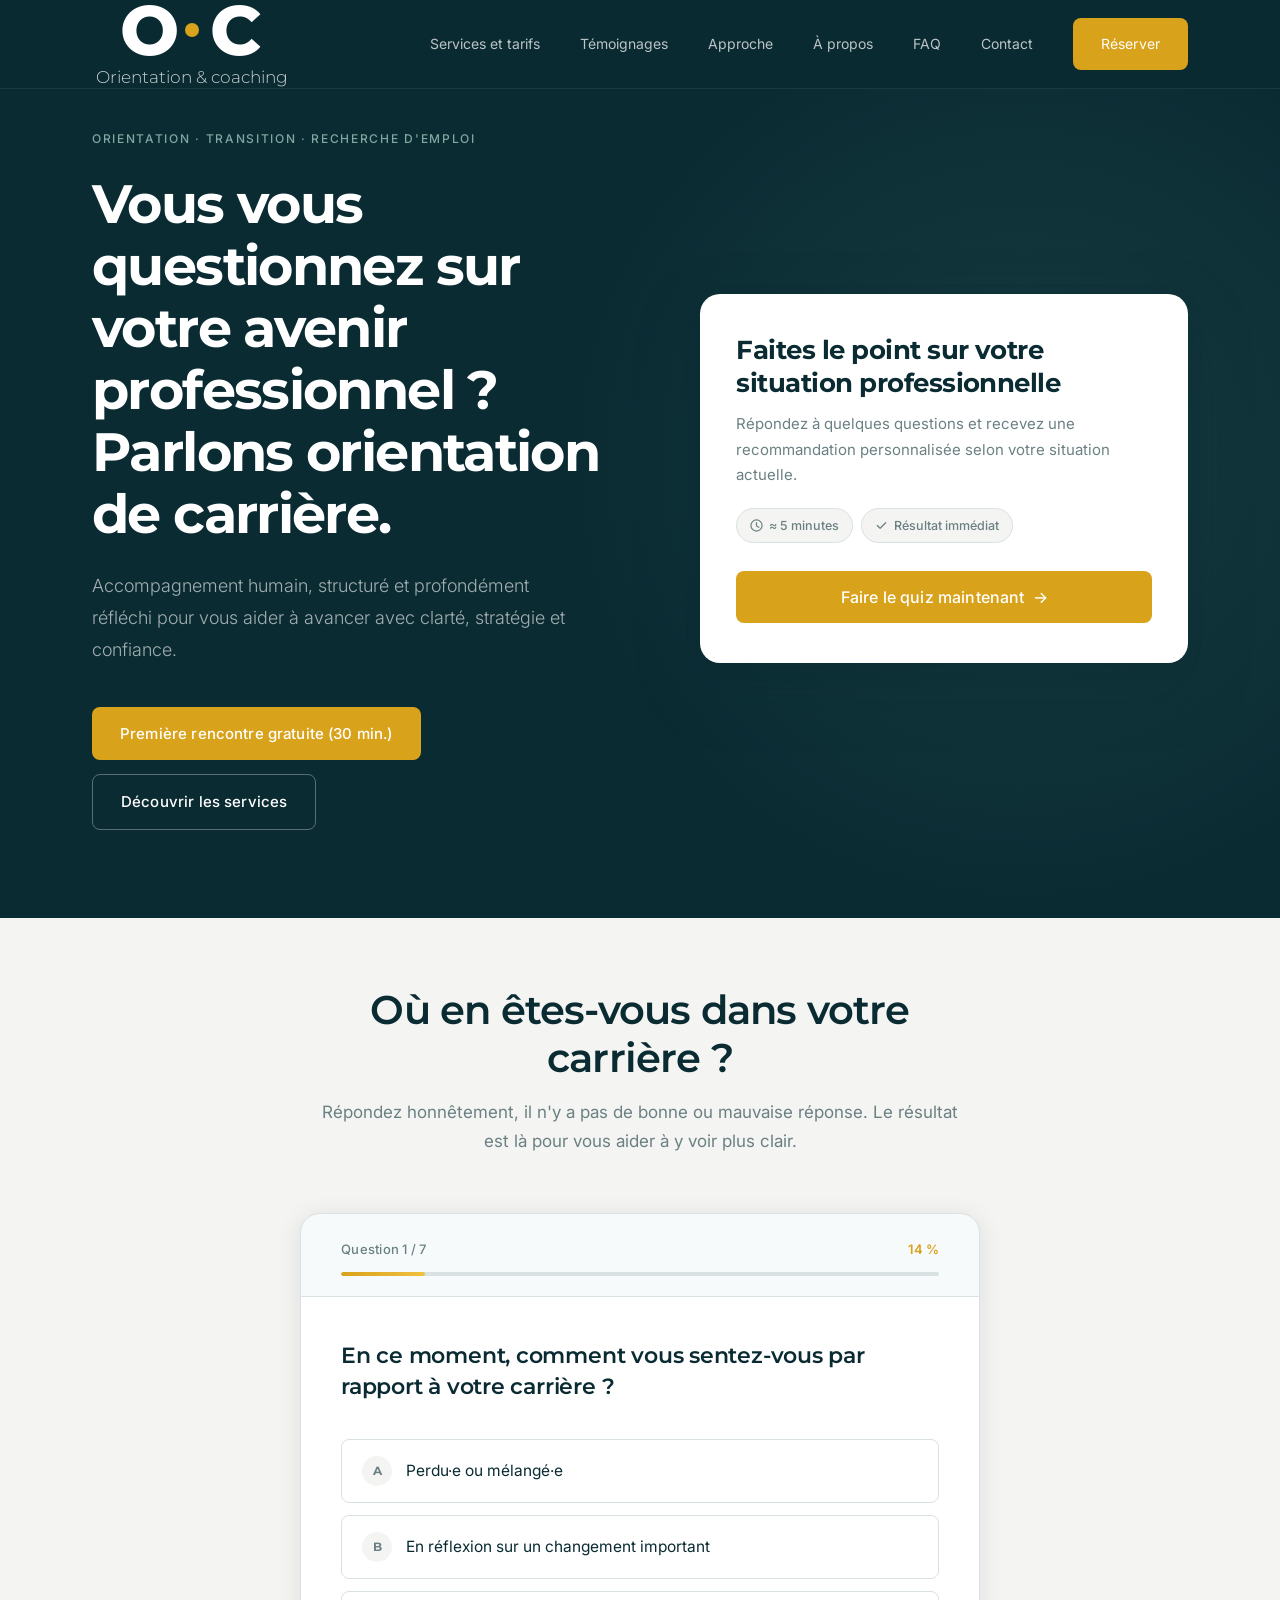
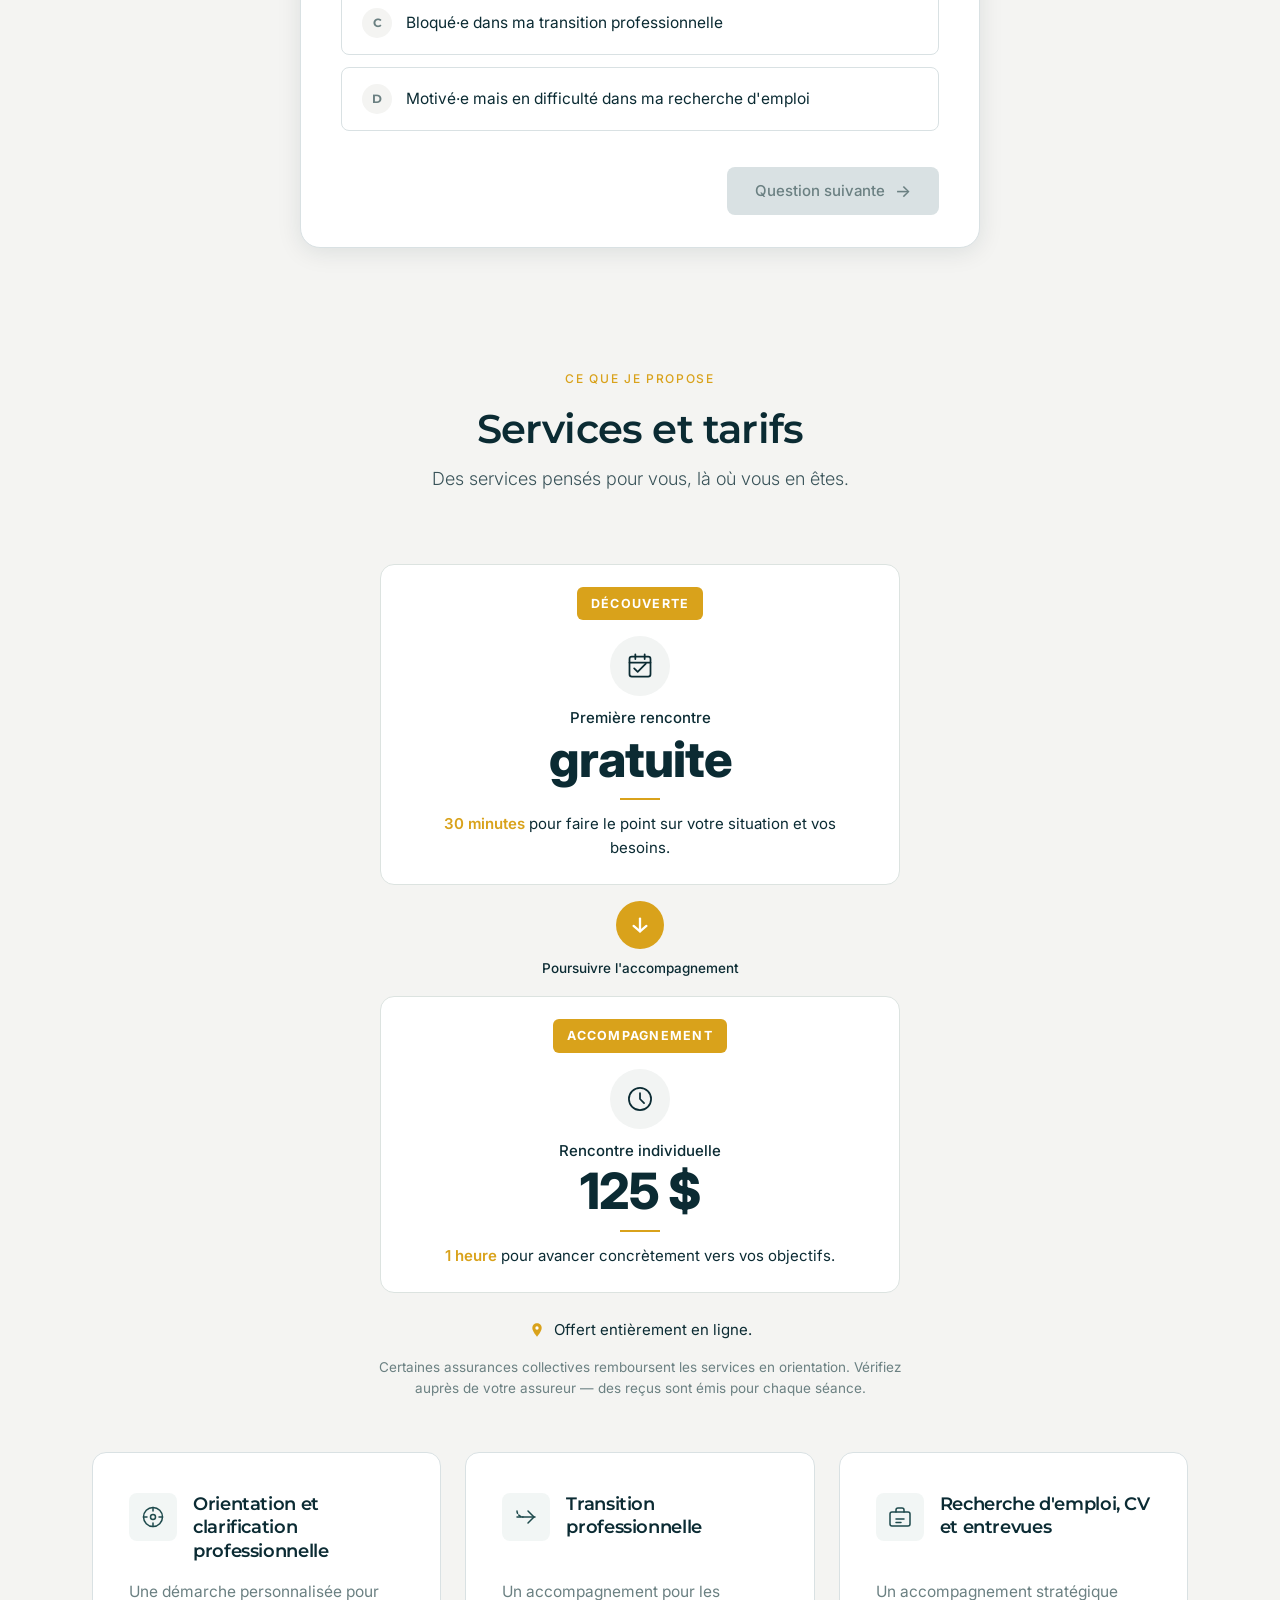
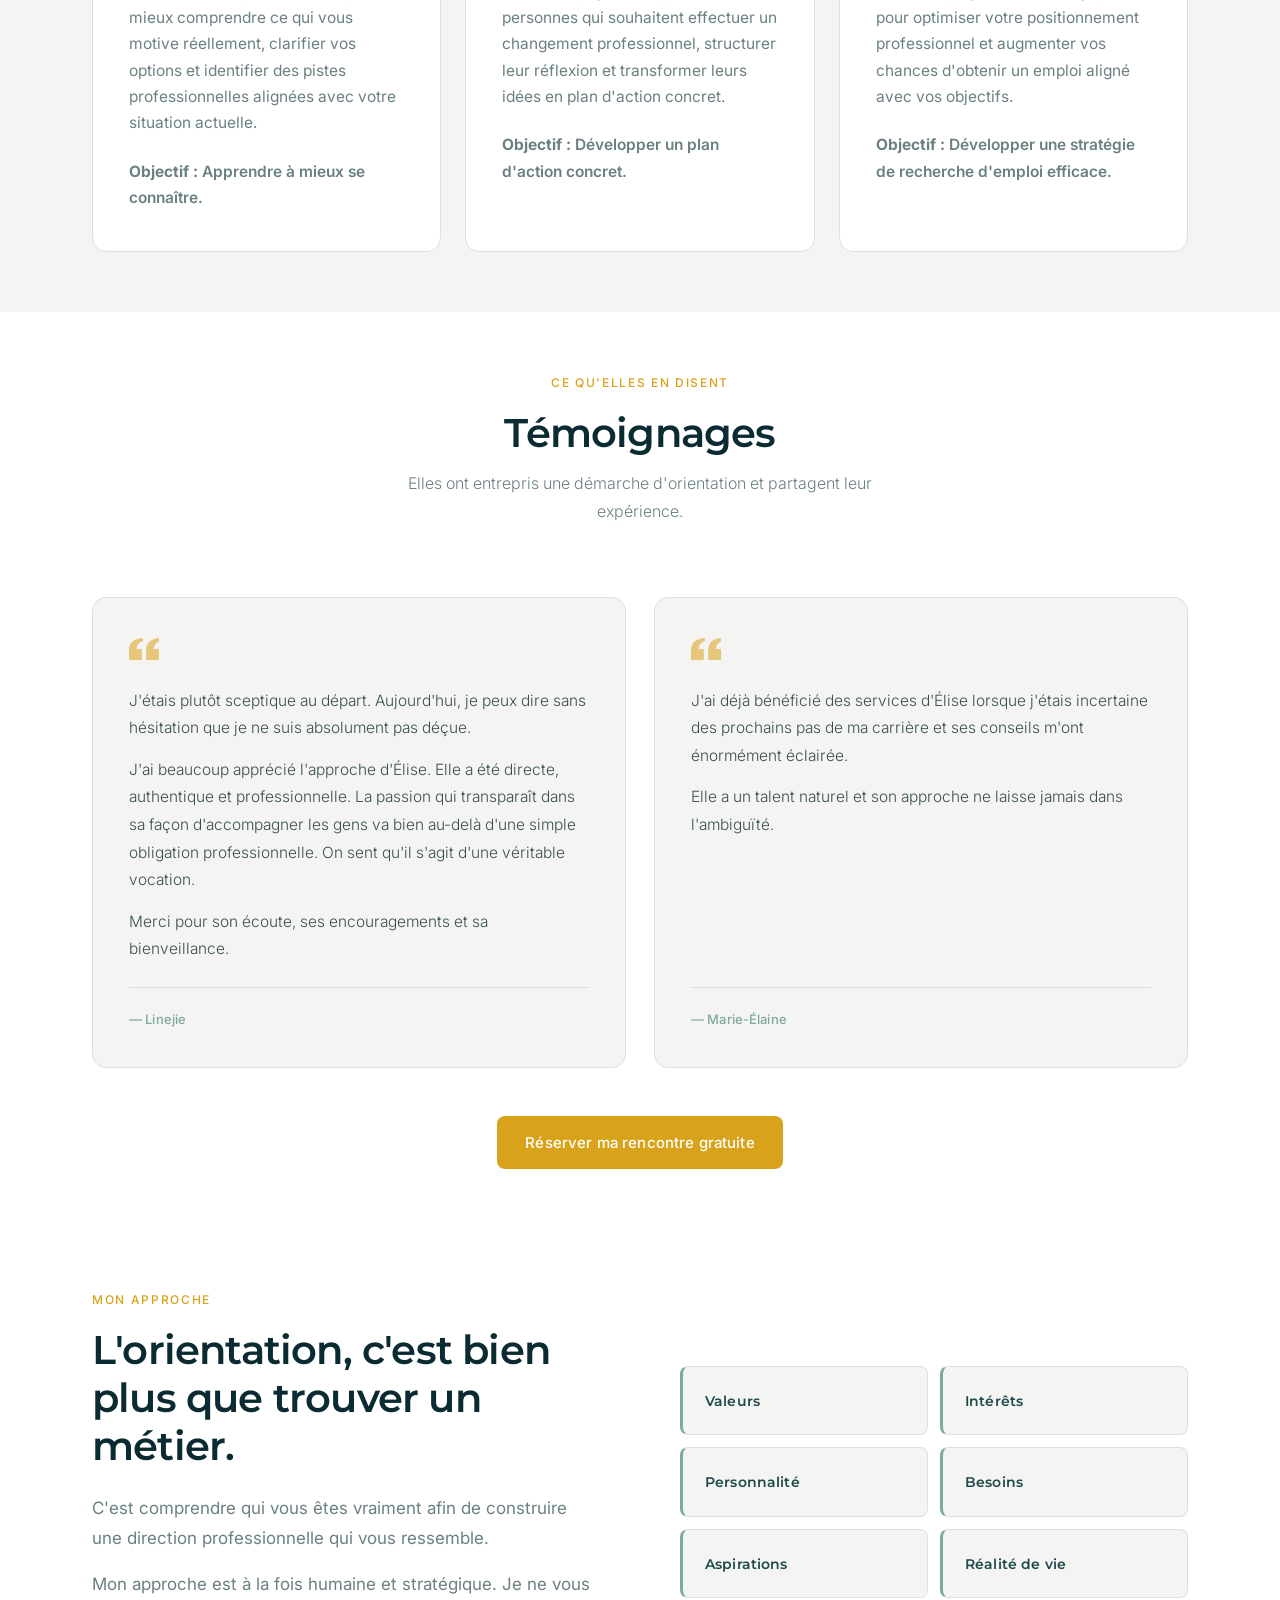
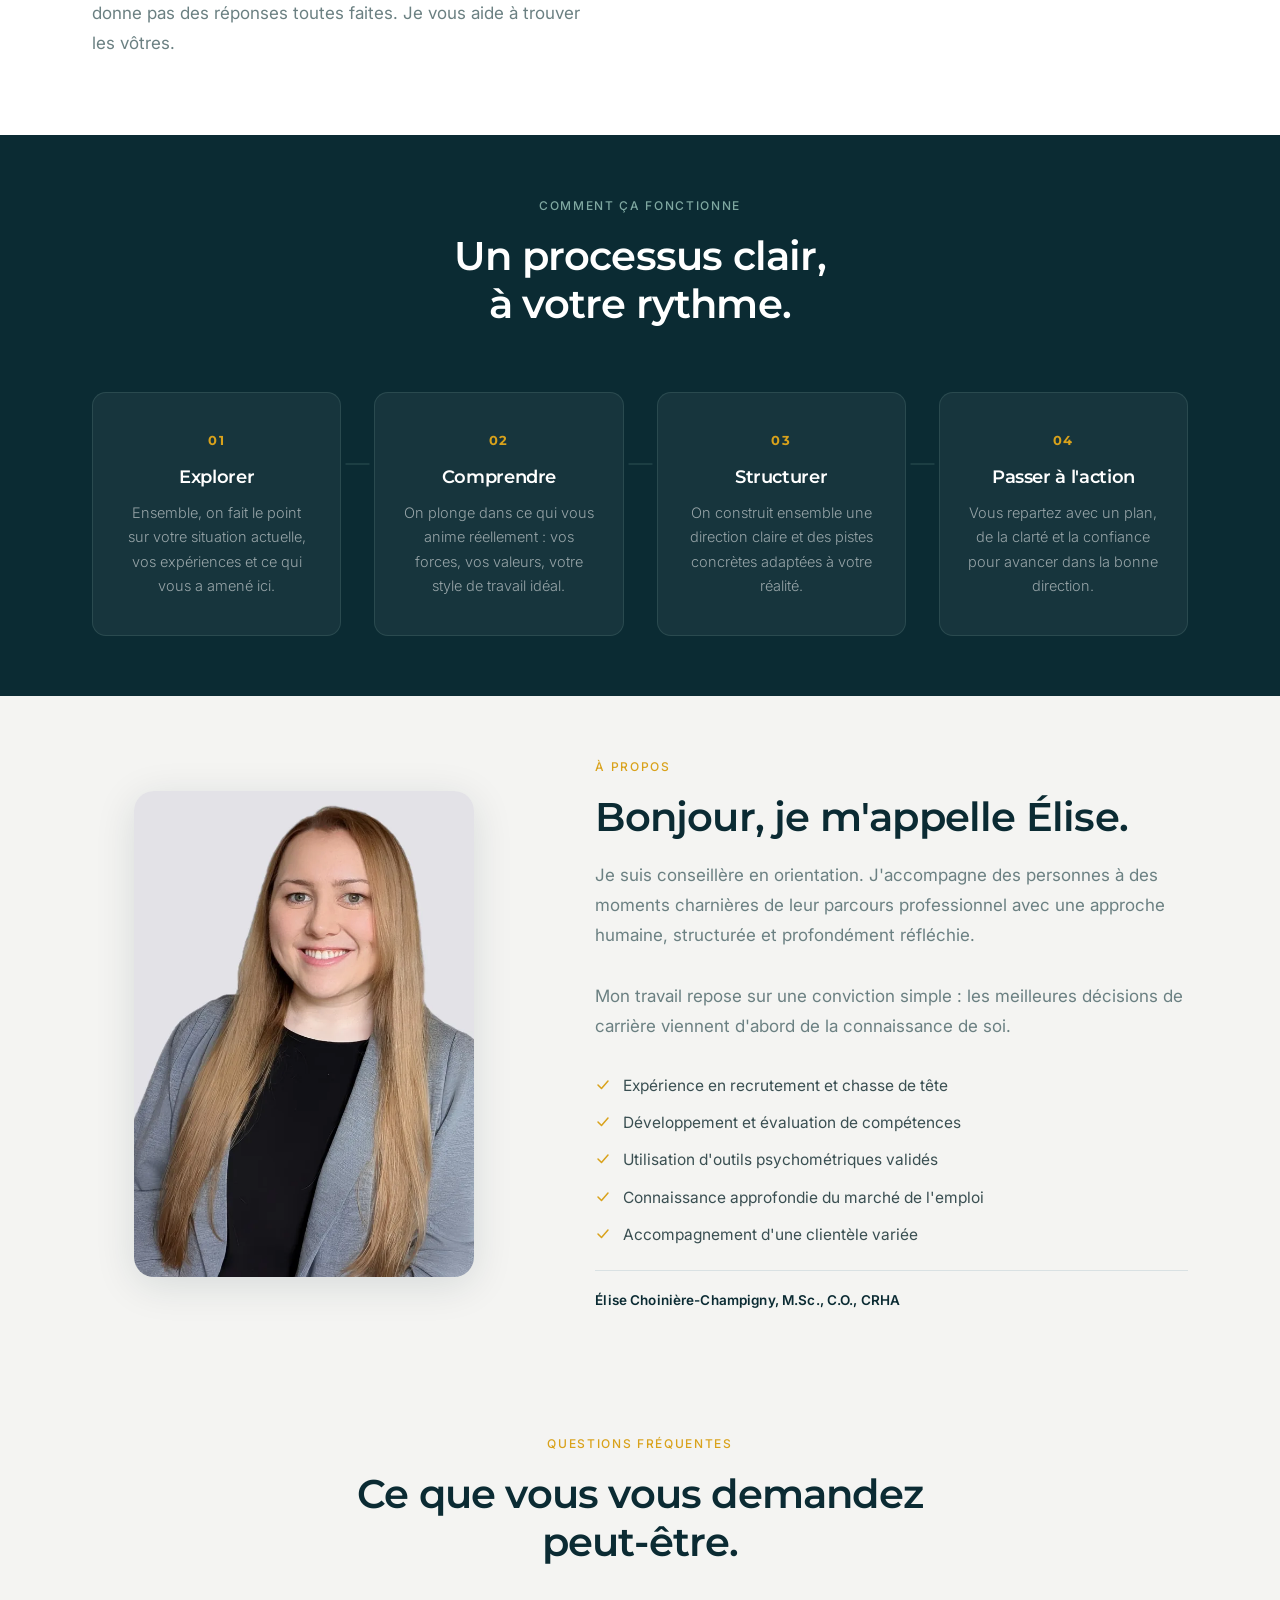
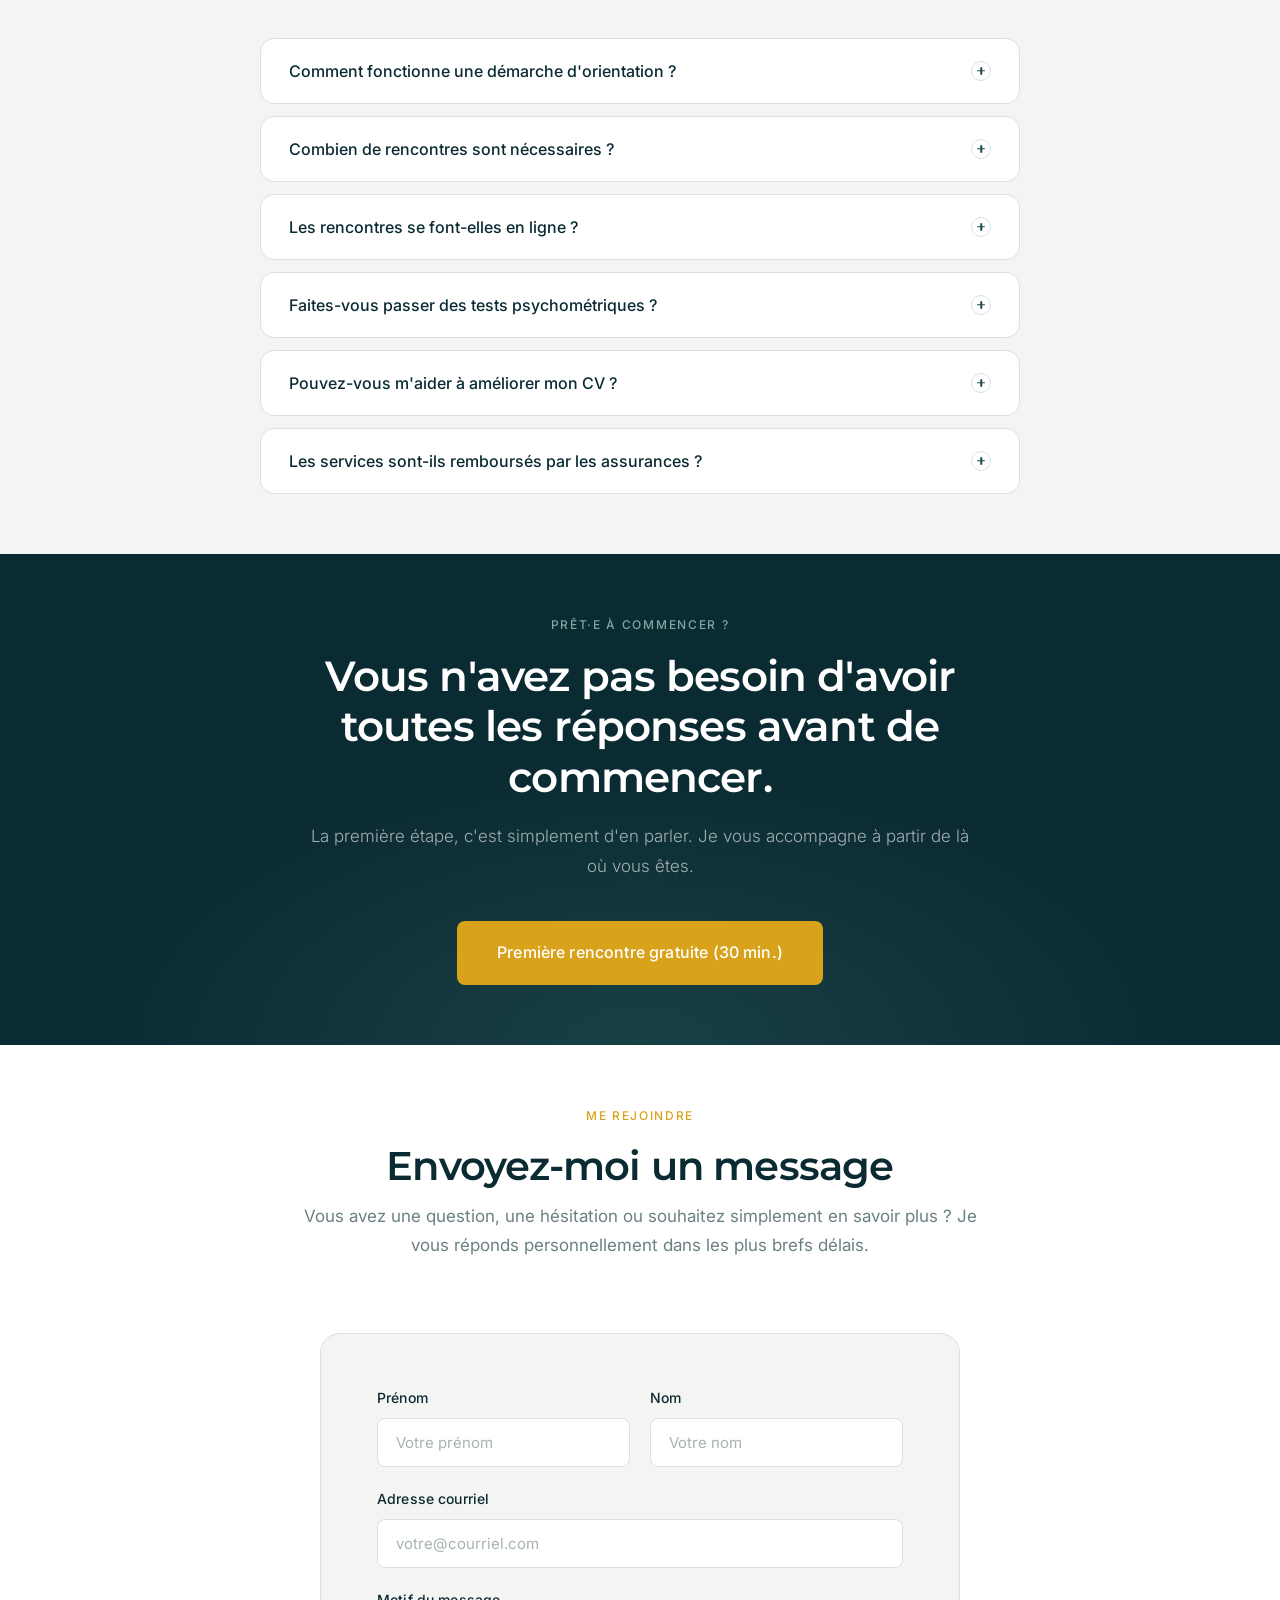
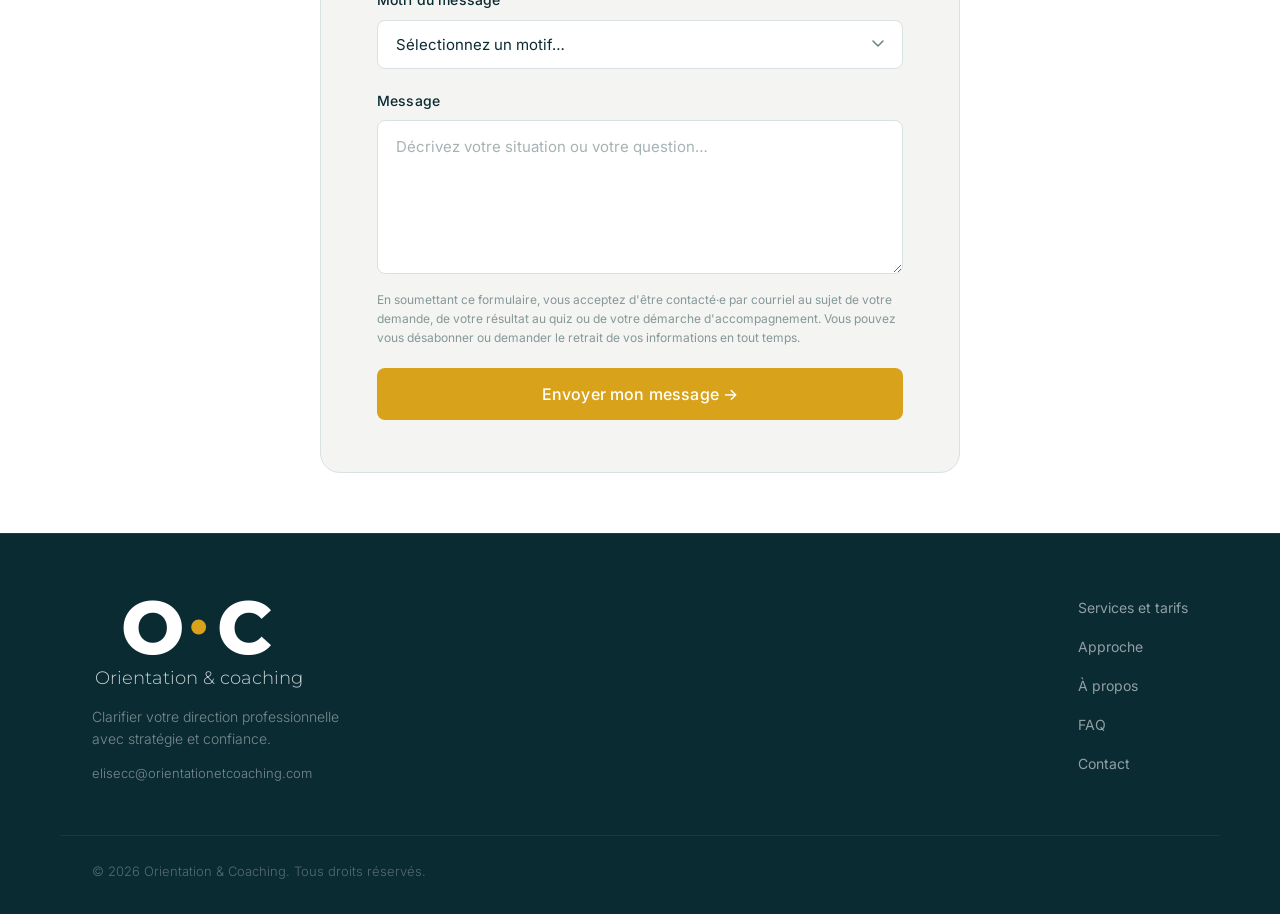
==== index.html @ 2d093af7 "Add files via upload" ====
<!DOCTYPE html>
<html lang="fr">
<head>
  <meta charset="UTF-8" />
  <meta name="viewport" content="width=device-width, initial-scale=1.0" />

  <!-- Google tag (gtag.js) -->
  <script async src="https://www.googletagmanager.com/gtag/js?id=G-1H1Q4QC59Y"></script>
  <script>
    window.dataLayer = window.dataLayer || [];
    function gtag(){dataLayer.push(arguments);}
    gtag('js', new Date());
    gtag('config', 'G-1H1Q4QC59Y');
  </script>
  <!-- ================================================
       GOOGLE ADS CONVERSION TAG — À ACTIVER PLUS TARD
       Remplacer AW-XXXXXXXXXX par l'ID réel une fois
       le compte Google Ads créé
       ================================================
  <script async src="https://www.googletagmanager.com/gtag/js?id=AW-XXXXXXXXXX"></script>
  <script>gtag('config', 'AW-XXXXXXXXXX');</script>
  -->
  <meta name="description" content="Conseillère en orientation C.O., M.Sc., CRHA. Accompagnement adultes en transition de carrière, réorientation et recherche d'emploi. Rencontre gratuite 30 min. Reçus pour assurances collectives.">
  <title>Conseillère en orientation C.O., CRHA | Transition de carrière en ligne | Québec</title>
  <link rel="canonical" href="https://www.orientationetcoaching.com/">
  <meta name="robots" content="index, follow">
  <meta name="geo.region" content="CA-QC">
  <meta name="language" content="fr">

  <meta property="og:title" content="Conseillère en orientation | Élise Choinière-Champigny C.O., CRHA">
  <meta property="og:description" content="Accompagnement en orientation professionnelle pour adultes. Transition de carrière, réorientation, recherche d'emploi. Première rencontre gratuite de 30 min en ligne.">
  <meta property="og:url" content="https://www.orientationetcoaching.com/">
  <meta property="og:type" content="website">
  <meta property="og:locale" content="fr_CA">
  <meta property="og:image" content="https://www.orientationetcoaching.com/og-image.jpg">
  <meta property="og:image:width" content="1200">
  <meta property="og:image:height" content="630">
  <meta property="og:site_name" content="Orientation & Coaching">
  <meta name="twitter:card" content="summary_large_image">
  <meta name="twitter:title" content="Conseillère en orientation | Élise Choinière-Champigny">
  <meta name="twitter:description" content="Accompagnement en orientation professionnelle pour adultes. Première rencontre gratuite de 30 min en ligne.">
  <link rel="preconnect" href="https://fonts.googleapis.com" />
  <link rel="preconnect" href="https://fonts.gstatic.com" crossorigin />
  <link href="https://fonts.googleapis.com/css2?family=Montserrat:wght@300;600;700;800&family=Inter:wght@300;400;500&display=swap" rel="stylesheet" />
  <link rel="icon" type="image/svg+xml" href="favicon.svg" />
  <link rel="stylesheet" href="styles.css" />

  <script type="application/ld+json">
  {
    "@context": "https://schema.org",
    "@graph": [
      {
        "@type": "Person",
        "@id": "https://www.orientationetcoaching.com/#elise",
        "name": "Élise Choinière-Champigny",
        "jobTitle": "Conseillère en orientation",
        "description": "Conseillère en orientation professionnelle C.O., M.Sc., CRHA. Spécialisée en orientation professionnelle, transition de carrière et recherche d'emploi pour adultes. Services en ligne.",
        "url": "https://www.orientationetcoaching.com",
        "email": "elisecc@orientationetcoaching.com",
        "knowsLanguage": "fr-CA",
        "hasCredential": [
          {"@type": "EducationalOccupationalCredential", "credentialCategory": "M.Sc."},
          {"@type": "EducationalOccupationalCredential", "credentialCategory": "C.O."},
          {"@type": "EducationalOccupationalCredential", "credentialCategory": "CRHA"}
        ]
      },
      {
        "@type": "ProfessionalService",
        "@id": "https://www.orientationetcoaching.com/#service",
        "name": "Orientation & Coaching",
        "url": "https://www.orientationetcoaching.com",
        "email": "elisecc@orientationetcoaching.com",
        "provider": {"@id": "https://www.orientationetcoaching.com/#elise"},
        "description": "Accompagnement individuel en orientation professionnelle, transition de carrière et recherche d'emploi pour adultes. Services entièrement en ligne, en français.",
        "areaServed": {"@type": "Place", "name": "Québec, Canada"},
        "availableLanguage": "French",
        "hasOfferCatalog": {
          "@type": "OfferCatalog",
          "name": "Services d'orientation professionnelle",
          "itemListElement": [
            {
              "@type": "Offer",
              "name": "Orientation et clarification professionnelle",
              "description": "Démarche personnalisée pour clarifier sa direction professionnelle.",
              "price": "125",
              "priceCurrency": "CAD"
            },
            {
              "@type": "Offer",
              "name": "Transition professionnelle",
              "description": "Accompagnement pour changer de domaine ou évoluer professionnellement.",
              "price": "125",
              "priceCurrency": "CAD"
            },
            {
              "@type": "Offer",
              "name": "Recherche d'emploi, CV et entrevues",
              "description": "Stratégie de recherche d'emploi, révision CV et préparation aux entrevues.",
              "price": "125",
              "priceCurrency": "CAD"
            },
            {
              "@type": "Offer",
              "name": "Première rencontre — Exploration",
              "description": "Rencontre gratuite de 30 minutes pour faire le point.",
              "price": "0",
              "priceCurrency": "CAD"
            }
          ]
        }
      }
    ]
  }
  </script>

  <script type="application/ld+json">
  {
    "@context": "https://schema.org",
    "@type": "FAQPage",
    "mainEntity": [
      {
        "@type": "Question",
        "name": "Comment fonctionne une démarche d'orientation ?",
        "acceptedAnswer": {"@type": "Answer", "text": "Chaque démarche commence par une rencontre exploratoire pour comprendre votre situation, vos objectifs et ce dont vous avez besoin. On établit ensuite un plan d'accompagnement personnalisé selon votre rythme et vos besoins spécifiques."}
      },
      {
        "@type": "Question",
        "name": "Combien de rencontres sont nécessaires ?",
        "acceptedAnswer": {"@type": "Answer", "text": "Le nombre de rencontres est déterminé ensemble au début de la démarche, puis ajusté tout au long du processus selon vos besoins et votre évolution."}
      },
      {
        "@type": "Question",
        "name": "Les rencontres se font-elles en ligne ?",
        "acceptedAnswer": {"@type": "Answer", "text": "Oui, les séances se déroulent en ligne via une plateforme de visioconférence, depuis l'endroit de votre choix, en toute flexibilité."}
      },
      {
        "@type": "Question",
        "name": "Faites-vous passer des tests psychométriques ?",
        "acceptedAnswer": {"@type": "Answer", "text": "Oui, des outils psychométriques validés peuvent être intégrés à la démarche selon vos besoins. Ces tests permettent d'approfondir la connaissance de soi et d'orienter la réflexion avec des données concrètes."}
      },
      {
        "@type": "Question",
        "name": "Pouvez-vous m'aider à améliorer mon CV ?",
        "acceptedAnswer": {"@type": "Answer", "text": "Absolument. L'accompagnement en recherche d'emploi inclut la révision du CV, la préparation aux entrevues et le développement d'une stratégie de recherche efficace."}
      },
      {
        "@type": "Question",
        "name": "Les services sont-ils remboursés par les assurances ?",
        "acceptedAnswer": {"@type": "Answer", "text": "Les services en orientation peuvent être remboursés par certaines assurances collectives. Des reçus sont émis pour chaque séance. Vérifiez directement auprès de votre assureur."}
      }
    ]
  }
  </script>
</head>
<body>

  <!-- NAVIGATION -->
  <header class="nav-header">
    <nav class="nav container">
      <a href="#" class="nav-logo" aria-label="Orientation & Coaching — Accueil">
        <svg class="logo-oc logo-oc-nav" viewBox="0 0 200 90" xmlns="http://www.w3.org/2000/svg" aria-hidden="true">
          <text x="57" y="56" text-anchor="middle" font-family="Montserrat,'Helvetica Neue',Arial,sans-serif" font-size="70" font-weight="800" fill="white">O</text>
          <circle cx="100" cy="31" r="7" fill="#D9A21B"/>
          <text x="143" y="56" text-anchor="middle" font-family="Montserrat,'Helvetica Neue',Arial,sans-serif" font-size="70" font-weight="800" fill="white">C</text>
          <text x="100" y="84" text-anchor="middle" font-family="Montserrat,'Helvetica Neue',Arial,sans-serif" font-size="17" font-weight="300" fill="white" fill-opacity="0.78">Orientation &amp; coaching</text>
        </svg>
      </a>
      <button class="nav-toggle" aria-label="Menu" aria-expanded="false">
        <span></span><span></span><span></span>
      </button>
      <ul class="nav-links">
        <li><a href="#services">Services et tarifs</a></li>
        <li><a href="#temoignages">Témoignages</a></li>
        <li><a href="#approche">Approche</a></li>
        <li><a href="#a-propos">À propos</a></li>
        <li><a href="#faq">FAQ</a></li>
        <li><a href="#contact">Contact</a></li>
        <li><a href="https://calendar.app.google/p2xCZ4nW8L9GJ8X77" target="_blank" rel="noopener" class="btn btn-primary nav-cta">Réserver</a></li>
      </ul>
    </nav>
  </header>

  <main>

    <!-- ═══════════════════════════════════════════
         HERO — deux colonnes
    ════════════════════════════════════════════ -->
    <section class="hero-new" id="accueil">
      <div class="container hero-new-grid">

        <div class="hero-left">
          <p class="hero-eyebrow-tag">Orientation · Transition · Recherche d'emploi</p>
          <h1 class="hero-h1">Vous vous questionnez sur votre avenir professionnel&nbsp;? Parlons orientation de carrière.</h1>
          <p class="hero-body-text">Accompagnement humain, structuré et profondément réfléchi pour vous aider à avancer avec clarté, stratégie et confiance.</p>
          <div class="hero-actions">
            <a href="https://calendar.app.google/p2xCZ4nW8L9GJ8X77" target="_blank" rel="noopener" class="btn btn-gold">Première rencontre gratuite (30 min.)</a>
            <a href="#services" class="btn btn-ghost">Découvrir les services</a>
          </div>
        </div>

        <div class="hero-right">
          <div class="quiz-teaser" id="quiz-teaser">
            <h2 class="qtc-title">Faites le point sur votre situation professionnelle</h2>
            <p class="qtc-body">Répondez à quelques questions et recevez une recommandation personnalisée selon votre situation actuelle.</p>
            <div class="qtc-chips">
              <span class="qtc-chip">
                <svg width="13" height="13" viewBox="0 0 14 14" fill="none" aria-hidden="true"><circle cx="7" cy="7" r="6" stroke="currentColor" stroke-width="1.3"/><path d="M7 4v3.5l2.5 1.5" stroke="currentColor" stroke-width="1.3" stroke-linecap="round"/></svg>
                ≈&nbsp;5 minutes
              </span>
              <span class="qtc-chip">
                <svg width="13" height="13" viewBox="0 0 14 14" fill="none" aria-hidden="true"><path d="M2.5 7l3 3 6-6" stroke="currentColor" stroke-width="1.3" stroke-linecap="round" stroke-linejoin="round"/></svg>
                Résultat immédiat
              </span>
            </div>
            <button class="btn btn-gold qtc-cta" id="quiz-teaser-btn" type="button">
              Faire le quiz maintenant <span aria-hidden="true">→</span>
            </button>
          </div>
        </div>

      </div>
    </section>

    <!-- ═══════════════════════════════════════════
         QUIZ — section complète
    ════════════════════════════════════════════ -->
    <section class="section-quiz" id="quiz">
      <div class="container">

        <div class="quiz-intro">
          <h2 class="quiz-intro-title">Où en êtes-vous dans votre carrière&nbsp;?</h2>
          <p class="quiz-intro-text">Répondez honnêtement, il n'y a pas de bonne ou mauvaise réponse. Le résultat est là pour vous aider à y voir plus clair.</p>
        </div>

        <div class="quiz-shell">

          <div class="quiz-card" id="quiz-card">
            <div class="quiz-progress-area">
              <div class="quiz-progress-row">
                <span class="quiz-progress-label" id="quiz-progress-label">Question 1 / 10</span>
                <span class="quiz-progress-pct" id="quiz-progress-pct">10&nbsp;%</span>
              </div>
              <div class="quiz-progress-track">
                <div class="quiz-progress-fill" id="quiz-progress-fill" style="width:10%"></div>
              </div>
            </div>

            <div class="quiz-body" id="quiz-body">
              <h3 class="quiz-question-text" id="quiz-question-text"></h3>
              <div class="quiz-options" id="quiz-options"></div>
            </div>

            <div class="quiz-footer-nav">
              <button class="quiz-next-btn" id="quiz-next-btn" type="button" disabled>
                <span class="quiz-btn-label">Question suivante</span>
                <span class="quiz-btn-arrow" aria-hidden="true">→</span>
              </button>
            </div>
          </div>

          <div class="quiz-result-card" id="quiz-result-card" hidden></div>

        </div>
      </div>
    </section>

    <!-- ═══════════════════════════════════════════
         SERVICES
    ════════════════════════════════════════════ -->
    <section class="section services" id="services">
      <div class="container">
        <div class="section-header reveal">
          <p class="section-eyebrow">Ce que je propose</p>
          <h2>Services et tarifs</h2>
          <p class="services-subtitle">Des services pensés pour vous, là où vous en êtes.</p>
        </div>
        <div class="services-tarifs reveal">

          <div class="tarif-card">
            <span class="tarif-badge">Découverte</span>
            <div class="tarif-icon-wrap">
              <svg width="28" height="28" viewBox="0 0 24 24" fill="none" aria-hidden="true">
                <rect x="3" y="4" width="18" height="17" rx="2" stroke="currentColor" stroke-width="1.5"/>
                <path d="M3 9h18M8 2v4M16 2v4" stroke="currentColor" stroke-width="1.5" stroke-linecap="round"/>
                <path d="M7 14l3 3 7-7" stroke="currentColor" stroke-width="1.5" stroke-linecap="round" stroke-linejoin="round"/>
              </svg>
            </div>
            <p class="tarif-label">Première rencontre</p>
            <p class="tarif-price">gratuite</p>
            <div class="tarif-divider"></div>
            <p class="tarif-desc"><span class="tarif-accent">30 minutes</span> pour faire le point sur votre situation et vos besoins.</p>
          </div>

          <div class="tarif-connector">
            <div class="tarif-connector-icon">
              <svg width="22" height="22" viewBox="0 0 24 24" fill="none" aria-hidden="true">
                <path d="M12 5v14" stroke="white" stroke-width="2.5" stroke-linecap="round"/>
                <path d="M5 13l7 6 7-6" stroke="white" stroke-width="2.5" stroke-linecap="round" stroke-linejoin="round"/>
              </svg>
            </div>
            <p class="tarif-connector-text">Poursuivre l'accompagnement</p>
          </div>

          <div class="tarif-card">
            <span class="tarif-badge">Accompagnement</span>
            <div class="tarif-icon-wrap">
              <svg width="28" height="28" viewBox="0 0 24 24" fill="none" aria-hidden="true">
                <circle cx="12" cy="12" r="9.5" stroke="currentColor" stroke-width="1.5"/>
                <path d="M12 7v5l3.5 3.5" stroke="currentColor" stroke-width="1.5" stroke-linecap="round" stroke-linejoin="round"/>
              </svg>
            </div>
            <p class="tarif-label">Rencontre individuelle</p>
            <p class="tarif-price">125&nbsp;$</p>
            <div class="tarif-divider"></div>
            <p class="tarif-desc"><span class="tarif-accent">1 heure</span> pour avancer concrètement vers vos objectifs.</p>
          </div>

        </div>

        <div class="services-online-note reveal">
          <svg width="16" height="16" viewBox="0 0 24 24" fill="none" aria-hidden="true">
            <path d="M12 2C8.13 2 5 5.13 5 9c0 5.25 7 13 7 13s7-7.75 7-13c0-3.87-3.13-7-7-7z" fill="#D9A21B"/>
            <circle cx="12" cy="9" r="2.5" fill="white"/>
          </svg>
          <span>Offert entièrement en ligne.</span>
        </div>
        <p class="services-assurance-note reveal">Certaines assurances collectives remboursent les services en orientation. Vérifiez auprès de votre assureur — des reçus sont émis pour chaque séance.</p>
        <div class="services-grid">

          <div class="service-card reveal" id="service-orientation">
            <div class="service-header">
              <div class="service-icon">
                <svg width="24" height="24" viewBox="0 0 24 24" fill="none">
                  <circle cx="12" cy="12" r="9.5" stroke="currentColor" stroke-width="1.5"/>
                  <circle cx="12" cy="12" r="2.5" stroke="currentColor" stroke-width="1.5"/>
                  <path d="M12 2.5v3.5M12 18v3.5M2.5 12H6M18 12h3.5" stroke="currentColor" stroke-width="1.5" stroke-linecap="round"/>
                </svg>
              </div>
              <h3>Orientation et clarification professionnelle</h3>
            </div>
            <p>Une démarche personnalisée pour mieux comprendre ce qui vous motive réellement, clarifier vos options et identifier des pistes professionnelles alignées avec votre situation actuelle.</p>
            <p class="service-objectif"><strong>Objectif :</strong> Apprendre à mieux se connaître.</p>
          </div>

          <div class="service-card reveal reveal-delay-1" id="service-transition">
            <div class="service-header">
              <div class="service-icon">
                <svg width="24" height="24" viewBox="0 0 24 24" fill="none">
                  <path d="M3 12h18" stroke="currentColor" stroke-width="1.5" stroke-linecap="round"/>
                  <path d="M14 6l6 6-6 6" stroke="currentColor" stroke-width="1.5" stroke-linecap="round" stroke-linejoin="round"/>
                  <path d="M3 6c0 3.31 3 6 6 6" stroke="currentColor" stroke-width="1.5" stroke-linecap="round" stroke-dasharray="2.5 2"/>
                </svg>
              </div>
              <h3>Transition professionnelle</h3>
            </div>
            <p>Un accompagnement pour les personnes qui souhaitent effectuer un changement professionnel, structurer leur réflexion et transformer leurs idées en plan d'action concret.</p>
            <p class="service-objectif"><strong>Objectif :</strong> Développer un plan d'action concret.</p>
          </div>

          <div class="service-card reveal reveal-delay-2" id="service-emploi">
            <div class="service-header">
              <div class="service-icon">
                <svg width="24" height="24" viewBox="0 0 24 24" fill="none">
                  <rect x="2" y="7" width="20" height="14" rx="2" stroke="currentColor" stroke-width="1.5"/>
                  <path d="M16 7V5a2 2 0 0 0-2-2h-4a2 2 0 0 0-2 2v2" stroke="currentColor" stroke-width="1.5" stroke-linecap="round"/>
                  <path d="M8 14h8M8 17.5h5" stroke="currentColor" stroke-width="1.5" stroke-linecap="round"/>
                </svg>
              </div>
              <h3>Recherche d'emploi, CV et entrevues</h3>
            </div>
            <p>Un accompagnement stratégique pour optimiser votre positionnement professionnel et augmenter vos chances d'obtenir un emploi aligné avec vos objectifs.</p>
            <p class="service-objectif"><strong>Objectif :</strong> Développer une stratégie de recherche d'emploi efficace.</p>
          </div>

        </div>
      </div>
    </section>

    <!-- ═══════════════════════════════════════════
         TÉMOIGNAGES
    ════════════════════════════════════════════ -->
    <section class="section temoignages" id="temoignages">
      <div class="container">
        <div class="section-header reveal">
          <p class="section-eyebrow">Ce qu'elles en disent</p>
          <h2>Témoignages</h2>
          <p class="temoignages-subtitle">Elles ont entrepris une démarche d'orientation et partagent leur expérience.</p>
        </div>

        <div class="temoignages-grid">

          <div class="temoignage-card reveal">
            <div class="temoignage-quote" aria-hidden="true">
              <svg width="30" height="22" viewBox="0 0 30 22" fill="none" xmlns="http://www.w3.org/2000/svg">
                <path d="M0 22V12.4C0 5.07 4.4 .67 13.2 0l1.4 2.4C10.2 3.93 8.07 6.97 7.4 11H12.8V22H0ZM17.2 22V12.4C17.2 5.07 21.6.67 30.4 0l1.4 2.4C27.4 3.93 25.27 6.97 24.6 11H30V22H17.2Z" fill="currentColor"/>
              </svg>
            </div>
            <blockquote class="temoignage-text">
              <p>J'étais plutôt sceptique au départ. Aujourd'hui, je peux dire sans hésitation que je ne suis absolument pas déçue.</p>
              <p>J'ai beaucoup apprécié l'approche d'Élise. Elle a été directe, authentique et professionnelle. La passion qui transparaît dans sa façon d'accompagner les gens va bien au-delà d'une simple obligation professionnelle. On sent qu'il s'agit d'une véritable vocation.</p>
              <p>Merci pour son écoute, ses encouragements et sa bienveillance.</p>
            </blockquote>
            <p class="temoignage-signature">— Linejie</p>
          </div>

          <div class="temoignage-card reveal reveal-delay-1">
            <div class="temoignage-quote" aria-hidden="true">
              <svg width="30" height="22" viewBox="0 0 30 22" fill="none" xmlns="http://www.w3.org/2000/svg">
                <path d="M0 22V12.4C0 5.07 4.4 .67 13.2 0l1.4 2.4C10.2 3.93 8.07 6.97 7.4 11H12.8V22H0ZM17.2 22V12.4C17.2 5.07 21.6.67 30.4 0l1.4 2.4C27.4 3.93 25.27 6.97 24.6 11H30V22H17.2Z" fill="currentColor"/>
              </svg>
            </div>
            <blockquote class="temoignage-text">
              <p>J'ai déjà bénéficié des services d'Élise lorsque j'étais incertaine des prochains pas de ma carrière et ses conseils m'ont énormément éclairée.</p>
              <p>Elle a un talent naturel et son approche ne laisse jamais dans l'ambiguïté.</p>
            </blockquote>
            <p class="temoignage-signature">— Marie-Élaine</p>
          </div>

        </div>

        <div class="temoignages-cta reveal">
          <a href="https://calendar.app.google/p2xCZ4nW8L9GJ8X77" target="_blank" rel="noopener" class="btn btn-gold">Réserver ma rencontre gratuite</a>
        </div>
      </div>
    </section>

    <!-- ═══════════════════════════════════════════
         APPROCHE
    ════════════════════════════════════════════ -->
    <section class="section approche" id="approche">
      <div class="container">
        <div class="approche-inner">
          <div class="approche-text reveal">
            <p class="section-eyebrow">Mon approche</p>
            <h2>L'orientation, c'est bien plus que trouver un métier.</h2>
            <p class="approche-body">C'est comprendre qui vous êtes vraiment afin de construire une direction professionnelle qui vous ressemble.</p>
            <p class="approche-body">Mon approche est à la fois humaine et stratégique. Je ne vous donne pas des réponses toutes faites. Je vous aide à trouver les vôtres.</p>
          </div>
          <div class="approche-pillars reveal reveal-delay">
            <div class="pillar"><span class="pillar-label">Valeurs</span></div>
            <div class="pillar"><span class="pillar-label">Intérêts</span></div>
            <div class="pillar"><span class="pillar-label">Personnalité</span></div>
            <div class="pillar"><span class="pillar-label">Besoins</span></div>
            <div class="pillar"><span class="pillar-label">Aspirations</span></div>
            <div class="pillar"><span class="pillar-label">Réalité de vie</span></div>
          </div>
        </div>
      </div>
    </section>

    <!-- ═══════════════════════════════════════════
         PROCESSUS
    ════════════════════════════════════════════ -->
    <section class="section processus" id="processus">
      <div class="container">
        <div class="section-header reveal">
          <p class="section-eyebrow">Comment ça fonctionne</p>
          <h2>Un processus clair,<br />à votre rythme.</h2>
        </div>
        <div class="steps">
          <div class="step reveal">
            <div class="step-number">01</div>
            <h3>Explorer</h3>
            <p>Ensemble, on fait le point sur votre situation actuelle, vos expériences et ce qui vous a amené ici.</p>
          </div>
          <div class="step-connector" aria-hidden="true"></div>
          <div class="step reveal reveal-delay-1">
            <div class="step-number">02</div>
            <h3>Comprendre</h3>
            <p>On plonge dans ce qui vous anime réellement : vos forces, vos valeurs, votre style de travail idéal.</p>
          </div>
          <div class="step-connector" aria-hidden="true"></div>
          <div class="step reveal reveal-delay-2">
            <div class="step-number">03</div>
            <h3>Structurer</h3>
            <p>On construit ensemble une direction claire et des pistes concrètes adaptées à votre réalité.</p>
          </div>
          <div class="step-connector" aria-hidden="true"></div>
          <div class="step reveal reveal-delay-3">
            <div class="step-number">04</div>
            <h3>Passer à l'action</h3>
            <p>Vous repartez avec un plan, de la clarté et la confiance pour avancer dans la bonne direction.</p>
          </div>
        </div>
      </div>
    </section>

    <!-- ═══════════════════════════════════════════
         À PROPOS
    ════════════════════════════════════════════ -->
    <section class="section a-propos" id="a-propos">
      <div class="container">
        <div class="apropos-inner">
          <div class="apropos-image reveal">
            <picture>
              <source srcset="elise.webp" type="image/webp">
              <img src="elise.jpg"
                   alt="Élise Choinière-Champigny, conseillère en orientation C.O., M.Sc., CRHA"
                   class="apropos-photo"
                   width="340"
                   height="486"
                   loading="lazy">
            </picture>
            <div class="image-placeholder" style="display:none;">
              <div class="image-placeholder-inner">
                <svg width="32" height="32" viewBox="0 0 32 32" fill="none"><circle cx="16" cy="12" r="6" stroke="#7FA8A1" stroke-width="1.5"/><path d="M4 28c0-6.627 5.373-12 12-12s12 5.373 12 12" stroke="#7FA8A1" stroke-width="1.5" stroke-linecap="round"/></svg>
                <p>elise.jpg</p>
              </div>
            </div>
          </div>
          <div class="apropos-text reveal reveal-delay">
            <p class="section-eyebrow">À propos</p>
            <h2>Bonjour, je m'appelle Élise.</h2>
            <p class="apropos-body">Je suis conseillère en orientation. J'accompagne des personnes à des moments charnières de leur parcours professionnel avec une approche humaine, structurée et profondément réfléchie.</p>
            <p class="apropos-body">Mon travail repose sur une conviction simple : les meilleures décisions de carrière viennent d'abord de la connaissance de soi.</p>
            <ul class="apropos-credentials">
              <li>
                <svg width="16" height="16" viewBox="0 0 16 16" fill="none"><path d="M3 8l3.5 3.5L13 4" stroke="#D9A21B" stroke-width="1.5" stroke-linecap="round" stroke-linejoin="round"/></svg>
                Expérience en recrutement et chasse de tête
              </li>
              <li>
                <svg width="16" height="16" viewBox="0 0 16 16" fill="none"><path d="M3 8l3.5 3.5L13 4" stroke="#D9A21B" stroke-width="1.5" stroke-linecap="round" stroke-linejoin="round"/></svg>
                Développement et évaluation de compétences
              </li>
              <li>
                <svg width="16" height="16" viewBox="0 0 16 16" fill="none"><path d="M3 8l3.5 3.5L13 4" stroke="#D9A21B" stroke-width="1.5" stroke-linecap="round" stroke-linejoin="round"/></svg>
                Utilisation d'outils psychométriques validés
              </li>
              <li>
                <svg width="16" height="16" viewBox="0 0 16 16" fill="none"><path d="M3 8l3.5 3.5L13 4" stroke="#D9A21B" stroke-width="1.5" stroke-linecap="round" stroke-linejoin="round"/></svg>
                Connaissance approfondie du marché de l'emploi
              </li>
              <li>
                <svg width="16" height="16" viewBox="0 0 16 16" fill="none"><path d="M3 8l3.5 3.5L13 4" stroke="#D9A21B" stroke-width="1.5" stroke-linecap="round" stroke-linejoin="round"/></svg>
                Accompagnement d'une clientèle variée
              </li>
            </ul>
            <p class="apropos-signature">Élise Choinière-Champigny, M.Sc., C.O., CRHA</p>
          </div>
        </div>
      </div>
    </section>

    <!-- ═══════════════════════════════════════════
         FAQ
    ════════════════════════════════════════════ -->
    <section class="section faq" id="faq">
      <div class="container faq-container">
        <div class="section-header reveal">
          <p class="section-eyebrow">Questions fréquentes</p>
          <h2>Ce que vous vous demandez peut-être.</h2>
        </div>
        <div class="faq-list reveal">
          <div class="faq-item">
            <button class="faq-question" aria-expanded="false">
              Comment fonctionne une démarche d'orientation ?
              <span class="faq-icon" aria-hidden="true"></span>
            </button>
            <div class="faq-answer"><div>
              <p>Chaque démarche commence par une rencontre exploratoire pour comprendre votre situation, vos objectifs et ce dont vous avez besoin. On établit ensuite un plan d'accompagnement personnalisé selon votre rythme et vos besoins spécifiques.</p>
            </div></div>
          </div>
          <div class="faq-item">
            <button class="faq-question" aria-expanded="false">
              Combien de rencontres sont nécessaires ?
              <span class="faq-icon" aria-hidden="true"></span>
            </button>
            <div class="faq-answer"><div>
              <p>Le nombre de rencontres est déterminé ensemble au début de la démarche, puis ajusté tout au long du processus selon vos besoins et votre évolution. Mon objectif est de vous aider à vous sentir de plus en plus confortable, confiant et aligné dans vos choix professionnels.</p>
            </div></div>
          </div>
          <div class="faq-item">
            <button class="faq-question" aria-expanded="false">
              Les rencontres se font-elles en ligne ?
              <span class="faq-icon" aria-hidden="true"></span>
            </button>
            <div class="faq-answer"><div>
              <p>Oui, les séances se déroulent en ligne via une plateforme de visioconférence. Cela vous permet de consulter depuis l'endroit de votre choix, en toute flexibilité.</p>
            </div></div>
          </div>
          <div class="faq-item">
            <button class="faq-question" aria-expanded="false">
              Faites-vous passer des tests psychométriques ?
              <span class="faq-icon" aria-hidden="true"></span>
            </button>
            <div class="faq-answer"><div>
              <p>Oui, des outils psychométriques validés peuvent être intégrés à la démarche selon vos besoins. Ces tests permettent d'approfondir la connaissance de soi et d'orienter la réflexion avec des données concrètes sur votre profil.</p>
            </div></div>
          </div>
          <div class="faq-item">
            <button class="faq-question" aria-expanded="false">
              Pouvez-vous m'aider à améliorer mon CV ?
              <span class="faq-icon" aria-hidden="true"></span>
            </button>
            <div class="faq-answer"><div>
              <p>Absolument. L'accompagnement en recherche d'emploi inclut la révision et l'optimisation du CV, la préparation aux entrevues et le développement d'une stratégie de recherche efficace adaptée à vos objectifs.</p>
            </div></div>
          </div>
          <div class="faq-item">
            <button class="faq-question" aria-expanded="false">
              Les services sont-ils remboursés par les assurances ?
              <span class="faq-icon" aria-hidden="true"></span>
            </button>
            <div class="faq-answer"><div>
              <p>Les services en orientation peuvent être remboursés par certaines assurances collectives. Il est recommandé de vérifier directement auprès de votre assureur les modalités de votre couverture. Des reçus/factures sont émis pour les services rendus.</p>
            </div></div>
          </div>
        </div>
      </div>
    </section>

    <!-- ═══════════════════════════════════════════
         CTA FINAL
    ════════════════════════════════════════════ -->
    <section class="section cta-final" id="cta-section">
      <div class="container">
        <div class="cta-inner reveal">
          <p class="section-eyebrow light">Prêt·e à commencer ?</p>
          <h2 class="cta-headline">Vous n'avez pas besoin d'avoir toutes les réponses avant de commencer.</h2>
          <p class="cta-subtext">La première étape, c'est simplement d'en parler. Je vous accompagne à partir de là où vous êtes.</p>
          <a href="https://calendar.app.google/p2xCZ4nW8L9GJ8X77" target="_blank" rel="noopener" class="btn btn-gold btn-large">Première rencontre gratuite (30 min.)</a>
        </div>
      </div>
    </section>

    <!-- ═══════════════════════════════════════════
         ME REJOINDRE — Formulaire de contact
    ════════════════════════════════════════════ -->
    <section class="section contact-section" id="contact">
      <div class="container">
        <div class="section-header reveal">
          <p class="section-eyebrow">Me rejoindre</p>
          <h2>Envoyez-moi un message</h2>
          <p class="contact-intro">Vous avez une question, une hésitation ou souhaitez simplement en savoir plus ? Je vous réponds personnellement dans les plus brefs délais.</p>
        </div>

        <div class="contact-wrapper reveal reveal-delay">
          <form class="contact-form" id="contact-form" novalidate>
            <div class="contact-row">
              <div class="contact-group">
                <label class="contact-label" for="cf-prenom">Prénom</label>
                <input class="contact-input" type="text" id="cf-prenom" name="prenom" placeholder="Votre prénom" required autocomplete="given-name" />
              </div>
              <div class="contact-group">
                <label class="contact-label" for="cf-nom">Nom</label>
                <input class="contact-input" type="text" id="cf-nom" name="nom" placeholder="Votre nom" required autocomplete="family-name" />
              </div>
            </div>
            <div class="contact-group">
              <label class="contact-label" for="cf-courriel">Adresse courriel</label>
              <input class="contact-input" type="email" id="cf-courriel" name="courriel" placeholder="votre@courriel.com" required autocomplete="email" />
            </div>
            <div class="contact-group">
              <label class="contact-label" for="cf-motif">Motif du message</label>
              <select class="contact-input contact-select" id="cf-motif" name="motif" required>
                <option value="">Sélectionnez un motif…</option>
                <option value="Orientation professionnelle">Orientation professionnelle</option>
                <option value="Transition de carrière">Transition de carrière</option>
                <option value="Recherche d'emploi">Recherche d'emploi</option>
                <option value="Renseignements généraux">Renseignements généraux</option>
                <option value="Autre">Autre</option>
              </select>
            </div>
            <div class="contact-group">
              <label class="contact-label" for="cf-message">Message</label>
              <textarea class="contact-input contact-textarea" id="cf-message" name="message" placeholder="Décrivez votre situation ou votre question…" required rows="5"></textarea>
            </div>
            <div class="form-consent">
              <p class="consent-text">En soumettant ce formulaire, vous acceptez d'être contacté·e par courriel au sujet de votre demande, de votre résultat au quiz ou de votre démarche d'accompagnement. Vous pouvez vous désabonner ou demander le retrait de vos informations en tout temps.</p>
            </div>
            <button type="submit" class="btn btn-gold contact-submit">Envoyer mon message →</button>
          </form>

          <div class="contact-success" id="contact-success" hidden>
            <div class="contact-success-icon" aria-hidden="true">✓</div>
            <h3 class="contact-success-title">Merci pour votre message.</h3>
            <p class="contact-success-text">Je vous répondrai dès que possible.</p>
          </div>
        </div>
      </div>
    </section>

  </main>

  <!-- FOOTER -->
  <footer class="footer">
    <div class="container footer-inner">
      <div class="footer-brand">
        <a href="#" class="footer-logo" aria-label="Orientation & Coaching — Accueil">
          <svg class="logo-oc logo-oc-footer" viewBox="0 0 200 90" xmlns="http://www.w3.org/2000/svg" aria-hidden="true">
            <text x="57" y="56" text-anchor="middle" font-family="Montserrat,'Helvetica Neue',Arial,sans-serif" font-size="70" font-weight="800" fill="white">O</text>
            <circle cx="100" cy="31" r="7" fill="#D9A21B"/>
            <text x="143" y="56" text-anchor="middle" font-family="Montserrat,'Helvetica Neue',Arial,sans-serif" font-size="70" font-weight="800" fill="white">C</text>
            <text x="100" y="84" text-anchor="middle" font-family="Montserrat,'Helvetica Neue',Arial,sans-serif" font-size="17" font-weight="300" fill="white" fill-opacity="0.78">Orientation &amp; coaching</text>
          </svg>
        </a>
        <p class="footer-tagline">Clarifier votre direction professionnelle avec stratégie et confiance.</p>
        <a href="mailto:elisecc@orientationetcoaching.com" class="footer-email">elisecc@orientationetcoaching.com</a>
      </div>
      <nav class="footer-nav" aria-label="Navigation secondaire">
        <ul>
          <li><a href="#services">Services et tarifs</a></li>
          <li><a href="#approche">Approche</a></li>
          <li><a href="#a-propos">À propos</a></li>
          <li><a href="#faq">FAQ</a></li>
          <li><a href="#contact">Contact</a></li>
        </ul>
      </nav>
    </div>
    <div class="footer-bottom container">
      <p>&copy; 2026 Orientation & Coaching. Tous droits réservés.</p>
    </div>
  </footer>

  <script src="script.js"></script>
  <script src="quiz.js"></script>
  <script>
  /*
  ================================================================
  FORMULAIRE DE CONTACT — CONFIGURATION
  ================================================================
  Pour activer l'envoi de messages par courriel :

  Option 1 — Formspree (recommandé, gratuit) :
    1. Aller sur formspree.io → créer un compte
    2. Créer un nouveau formulaire → indiquer elisecc@orientationetcoaching.com
    3. Copier l'URL fournie (ex : https://formspree.io/f/xxxxxx)
    4. La coller dans CONTACT_URL ci-dessous

  Option 2 — Google Apps Script :
    1. Aller sur script.google.com → créer un nouveau script
    2. Remplacer le contenu par :

       function doPost(e) {
         var data = JSON.parse(e.postData.contents);
         MailApp.sendEmail({
           to: 'elisecc@orientationetcoaching.com',
           replyTo: data.courriel,
           subject: 'Nouveau message — ' + data.motif,
           body: 'Prénom : ' + data.prenom + '\nNom : ' + data.nom +
                 '\nCourriel : ' + data.courriel + '\nMotif : ' + data.motif +
                 '\nDate : ' + data.date + '\n\nMessage :\n' + data.message
         });
         return ContentService
           .createTextOutput(JSON.stringify({ status: 'ok' }))
           .setMimeType(ContentService.MimeType.JSON);
       }

    3. Déployer → Nouveau déploiement → Application Web
       Exécuter en tant que : Moi — Accès : Tout le monde
    4. Copier l'URL et la coller dans CONTACT_URL ci-dessous
  ================================================================ */
  (function () {
    var CONTACT_URL = 'https://formsubmit.co/ajax/elisecc@orientationetcoaching.com';

    var form       = document.getElementById('contact-form');
    var successBox = document.getElementById('contact-success');
    if (!form || !successBox) return;

    form.addEventListener('submit', function (e) {
      e.preventDefault();

      var valid = true;
      form.querySelectorAll('.contact-input').forEach(function (el) {
        el.classList.remove('contact-input-err');
        if (!el.value.trim()) { el.classList.add('contact-input-err'); valid = false; }
      });
      var courrielEl = form.querySelector('[name="courriel"]');
      if (courrielEl.value && !courrielEl.value.includes('@')) {
        courrielEl.classList.add('contact-input-err'); valid = false;
      }
      if (!valid) return;

      var submitBtn = form.querySelector('.contact-submit');
      submitBtn.disabled = true;
      submitBtn.textContent = 'Envoi en cours…';

      function showSuccess() {
        form.hidden = true;
        successBox.hidden = false;
        successBox.scrollIntoView({ behavior: 'smooth', block: 'center' });
        gtag('event', 'form_submit', {
          'event_category': 'Contact',
          'event_label': 'Formulaire_contact'
        });
      }

      if (!CONTACT_URL) { showSuccess(); return; }

      fetch(CONTACT_URL, {
        method:  'POST',
        headers: { 'Accept': 'application/json', 'Content-Type': 'application/json' },
        body: JSON.stringify({
          prenom:   form.querySelector('[name="prenom"]').value.trim(),
          nom:      form.querySelector('[name="nom"]').value.trim(),
          courriel: courrielEl.value.trim(),
          motif:    form.querySelector('[name="motif"]').value,
          message:  form.querySelector('[name="message"]').value.trim(),
          date:     new Date().toLocaleString('fr-CA'),
          _replyto: courrielEl.value.trim(),
          _subject: 'Nouveau message – ' + form.querySelector('[name="motif"]').value
        })
      })
      .then(showSuccess)
      .catch(showSuccess);
    });
  })();
  </script>

</body>
</html>
---- styles.css ----
/* ============================================
   ORIENTATION & COACHING — STYLES
   ============================================ */

/* CUSTOM PROPERTIES */
:root {
  --deep-teal:  #0B2B33;
  --teal:       #1E4A4C;
  --soft-teal:  #7FA8A1;
  --light-gray: #D9E1E3;
  --off-white:  #F4F4F2;
  --gold:       #D9A21B;
  --white:      #FFFFFF;
  --text-dark:  #0B2B33;
  --text-body:  #3a4f52;
  --text-muted: #6b8082;

  --font-heading: 'Montserrat', sans-serif;
  --font-body:    'Inter', sans-serif;

  --radius-sm: 8px;
  --radius:    14px;
  --radius-lg: 20px;

  --shadow-sm: 0 1px 8px rgba(11, 43, 51, 0.06);
  --shadow:    0 4px 24px rgba(11, 43, 51, 0.10);
  --shadow-md: 0 8px 40px rgba(11, 43, 51, 0.12);

  --transition: 0.28s ease;

  --container: 1160px;
  --section-gap: 60px;
}

/* RESET */
*, *::before, *::after { box-sizing: border-box; margin: 0; padding: 0; }
html { scroll-behavior: smooth; font-size: 16px; }
body {
  font-family: var(--font-body);
  color: var(--text-body);
  background: var(--white);
  line-height: 1.7;
  -webkit-font-smoothing: antialiased;
}
img { max-width: 100%; display: block; }
a { color: inherit; text-decoration: none; }
ul { list-style: none; }
button { background: none; border: none; cursor: pointer; font-family: inherit; }

/* UTILITY */
.container {
  max-width: var(--container);
  margin: 0 auto;
  padding: 0 32px;
}

/* TYPOGRAPHY */
h1, h2, h3 {
  font-family: var(--font-heading);
  color: var(--text-dark);
  line-height: 1.2;
  letter-spacing: -0.02em;
}
h1 { font-size: clamp(40px, 5vw, 60px); font-weight: 700; }
h2 { font-size: clamp(28px, 3.5vw, 40px); font-weight: 600; }
h3 { font-size: clamp(18px, 2vw, 22px); font-weight: 600; }
p  { font-size: 17px; font-weight: 400; color: var(--text-body); line-height: 1.75; }

.section-eyebrow {
  font-family: var(--font-body);
  font-size: 12px;
  font-weight: 500;
  letter-spacing: 0.14em;
  text-transform: uppercase;
  color: var(--gold);
  margin-bottom: 16px;
  display: block;
}

.section-header {
  text-align: center;
  max-width: 680px;
  margin: 0 auto 72px;
}
.section-header h2 { margin-top: 8px; }

/* BUTTONS */
.btn {
  display: inline-flex;
  align-items: center;
  justify-content: center;
  gap: 8px;
  padding: 14px 28px;
  border-radius: var(--radius-sm);
  font-family: var(--font-body);
  font-size: 15px;
  font-weight: 500;
  letter-spacing: 0.01em;
  transition: all var(--transition);
  white-space: nowrap;
}
.btn-gold {
  background: var(--gold);
  color: var(--white);
}
.btn-gold:hover {
  background: #c48e14;
  transform: translateY(-1px);
  box-shadow: 0 6px 20px rgba(217, 162, 27, 0.35);
}
.btn-outline {
  background: transparent;
  color: var(--white);
  border: 1.5px solid rgba(255,255,255,0.45);
}
.btn-outline:hover {
  background: rgba(255,255,255,0.1);
  border-color: rgba(255,255,255,0.7);
}
.btn-primary {
  background: var(--gold);
  color: var(--white);
}
.btn-primary:hover {
  background: #c48e14;
}
.btn-large {
  padding: 18px 40px;
  font-size: 16px;
}

/* ============================================
   NAVIGATION
   ============================================ */
.nav-header {
  position: fixed;
  top: 0;
  left: 0;
  right: 0;
  z-index: 100;
  background: rgba(11, 43, 51, 0.97);
  backdrop-filter: blur(12px);
  -webkit-backdrop-filter: blur(12px);
  border-bottom: 1px solid rgba(127, 168, 161, 0.12);
  transition: box-shadow var(--transition);
}
.nav-header.scrolled {
  box-shadow: 0 4px 24px rgba(0,0,0,0.2);
}
.nav {
  display: flex;
  align-items: center;
  justify-content: space-between;
  height: 88px;
}
.nav-logo {
  display: flex;
  align-items: center;
  text-decoration: none;
}
button.btn { border: none; cursor: pointer; appearance: none; font-family: var(--font-body); }
.logo-oc { display: block; overflow: visible; }
.logo-oc-nav  { height: 90px; width: auto; }
.logo-oc-footer { height: 96px; width: auto; }
.footer-logo {
  display: inline-flex;
  margin-bottom: 16px;
  text-decoration: none;
}
.nav-links {
  display: flex;
  align-items: center;
  gap: 40px;
}
.nav-links a {
  font-size: 14px;
  font-weight: 400;
  color: rgba(255,255,255,0.72);
  transition: color var(--transition);
}
.nav-links a:hover { color: var(--white); }
.nav-cta { color: var(--white) !important; }
.nav-toggle {
  display: none;
  flex-direction: column;
  gap: 5px;
  padding: 8px;
}
.nav-toggle span {
  display: block;
  width: 22px;
  height: 1.5px;
  background: var(--white);
  border-radius: 2px;
  transition: all var(--transition);
}

/* ============================================
   SECTIONS — SHARED
   ============================================ */
.section {
  padding: var(--section-gap) 0;
}

/* ============================================
   HERO
   ============================================ */
.hero {
  background: var(--deep-teal);
  padding: 160px 0 100px;
  overflow: hidden;
  position: relative;
}
.hero::before {
  content: '';
  position: absolute;
  inset: 0;
  background: radial-gradient(ellipse 80% 60% at 70% 50%, rgba(30,74,76,0.5) 0%, transparent 70%);
  pointer-events: none;
}
.hero-inner {
  display: grid;
  grid-template-columns: 1fr 1fr;
  gap: 80px;
  align-items: center;
  position: relative;
}
.hero-eyebrow {
  font-family: var(--font-body);
  font-size: 12px;
  font-weight: 500;
  letter-spacing: 0.14em;
  text-transform: uppercase;
  color: var(--soft-teal);
  margin-bottom: 24px;
}
.hero-headline {
  color: var(--white);
  margin-bottom: 24px;
  font-size: clamp(36px, 4.5vw, 56px);
}
.hero-subtext {
  color: rgba(255,255,255,0.68);
  font-size: 18px;
  font-weight: 300;
  line-height: 1.8;
  max-width: 500px;
  margin-bottom: 40px;
}
.hero-ctas {
  display: flex;
  gap: 16px;
  flex-wrap: wrap;
}
.hero-visual {
  display: flex;
  justify-content: center;
  align-items: center;
}
.hero-card {
  background: rgba(255,255,255,0.05);
  border: 1px solid rgba(127,168,161,0.2);
  border-radius: var(--radius-lg);
  padding: 40px 36px;
  width: 100%;
  max-width: 340px;
  backdrop-filter: blur(8px);
}
.hero-card-line {
  width: 32px;
  height: 2px;
  background: var(--gold);
  border-radius: 2px;
  margin-bottom: 20px;
}
.hero-card-label {
  font-size: 12px;
  font-weight: 500;
  letter-spacing: 0.12em;
  text-transform: uppercase;
  color: var(--soft-teal);
  margin-bottom: 28px;
}
.hero-steps {
  display: flex;
  align-items: center;
  gap: 10px;
  flex-wrap: wrap;
}
.hero-step {
  background: rgba(127,168,161,0.15);
  border: 1px solid rgba(127,168,161,0.2);
  border-radius: 100px;
  padding: 8px 18px;
  font-family: var(--font-body);
  font-size: 13px;
  color: rgba(255,255,255,0.6);
  font-weight: 400;
}
.hero-step.active {
  background: rgba(217,162,27,0.18);
  border-color: rgba(217,162,27,0.4);
  color: #f0c84a;
}
.hero-step-arrow {
  color: rgba(255,255,255,0.3);
  font-size: 14px;
}

/* ============================================
   HERO — NOUVELLE VERSION DEUX COLONNES
   ============================================ */
.hero-new {
  background: var(--deep-teal);
  min-height: 100vh;
  display: flex;
  align-items: center;
  position: relative;
  overflow: hidden;
}
.hero-new::before {
  content: '';
  position: absolute;
  inset: 0;
  background: radial-gradient(ellipse 55% 75% at 80% 50%, rgba(30,74,76,0.55) 0%, transparent 65%);
  pointer-events: none;
}
.hero-new-grid {
  display: grid;
  grid-template-columns: 1.1fr 1fr;
  gap: 72px;
  align-items: center;
  padding-top: 128px;
  padding-bottom: 88px;
  position: relative;
  width: 100%;
}
.hero-left {
  display: flex;
  flex-direction: column;
  align-items: flex-start;
}
.hero-eyebrow-tag {
  font-family: var(--font-body);
  font-size: 12px;
  font-weight: 500;
  letter-spacing: 0.14em;
  text-transform: uppercase;
  color: var(--soft-teal);
  margin-bottom: 24px;
}
.hero-h1 {
  color: var(--white);
  font-size: clamp(36px, 4.5vw, 54px);
  font-weight: 700;
  line-height: 1.15;
  letter-spacing: -0.03em;
  margin-bottom: 24px;
}
.hero-body-text {
  color: rgba(255,255,255,0.62);
  font-size: 18px;
  font-weight: 300;
  line-height: 1.8;
  max-width: 480px;
  margin-bottom: 40px;
}
.hero-actions {
  display: flex;
  gap: 14px;
  flex-wrap: wrap;
}
.btn-ghost {
  background: transparent;
  color: var(--white);
  border: 1.5px solid rgba(255,255,255,0.32);
}
.btn-ghost:hover {
  background: rgba(255,255,255,0.08);
  border-color: rgba(255,255,255,0.58);
}

/* Teaser card — colonne droite */
.hero-right {
  display: flex;
  flex-direction: column;
  align-items: stretch;
  gap: 14px;
}
.quiz-teaser {
  background: var(--white);
  border-radius: var(--radius-lg);
  padding: 40px 36px;
  box-shadow: 0 24px 64px rgba(11,43,51,0.28), 0 4px 16px rgba(11,43,51,0.1);
}
.qtc-tag {
  display: inline-block;
  background: rgba(217,162,27,0.12);
  color: #9B6E08;
  border: 1px solid rgba(217,162,27,0.28);
  border-radius: 100px;
  padding: 5px 14px;
  font-size: 11px;
  font-weight: 600;
  letter-spacing: 0.1em;
  text-transform: uppercase;
  margin-bottom: 18px;
}
.qtc-title {
  font-family: var(--font-heading);
  font-size: clamp(20px, 2.2vw, 26px);
  font-weight: 700;
  color: var(--text-dark);
  line-height: 1.25;
  letter-spacing: -0.02em;
  margin-bottom: 12px;
}
.qtc-body {
  font-size: 15px;
  color: var(--text-muted);
  line-height: 1.7;
  margin-bottom: 20px;
}
.qtc-chips {
  display: flex;
  gap: 8px;
  flex-wrap: wrap;
  margin-bottom: 28px;
}
.qtc-chip {
  display: inline-flex;
  align-items: center;
  gap: 6px;
  background: var(--off-white);
  border: 1px solid var(--light-gray);
  border-radius: 100px;
  padding: 6px 13px;
  font-size: 12.5px;
  font-weight: 500;
  color: var(--text-muted);
}
.qtc-cta {
  width: 100%;
  justify-content: center;
  font-size: 16px;
  padding: 16px;
}
.qtc-hint {
  display: flex;
  align-items: center;
  justify-content: center;
  gap: 6px;
  font-size: 12.5px;
  color: rgba(255,255,255,0.38);
  font-weight: 400;
  letter-spacing: 0.02em;
}
.qtc-hint-arrow {
  display: inline-block;
  animation: bounceDown 1.8s ease-in-out infinite;
}
@keyframes bounceDown {
  0%, 100% { transform: translateY(0); }
  50%       { transform: translateY(5px); }
}

/* ============================================
   RESSOURCES (placeholder)
   ============================================ */
.ressources {
  background: var(--white);
}
.ressources-placeholder {
  display: flex;
  flex-direction: column;
  align-items: center;
  justify-content: center;
  min-height: 220px;
  border: 2px dashed var(--light-gray);
  border-radius: var(--radius-lg);
  gap: 10px;
  padding: 48px 32px;
  text-align: center;
}
.ressources-coming {
  font-size: 14px;
  color: var(--text-muted);
  font-weight: 400;
  opacity: 0.7;
}

/* ============================================
   SERVICES
   ============================================ */
.services {
  background: var(--off-white);
}
.services-grid {
  display: grid;
  grid-template-columns: repeat(3, 1fr);
  gap: 24px;
}
.service-card {
  background: var(--white);
  border: 1px solid var(--light-gray);
  border-radius: var(--radius);
  padding: 40px 36px;
  transition: all var(--transition);
}
.service-card:hover {
  border-color: var(--soft-teal);
  box-shadow: var(--shadow);
  transform: translateY(-3px);
}
.service-header {
  display: flex;
  align-items: flex-start;
  gap: 16px;
  margin-bottom: 14px;
  min-height: 72px;
}
.service-icon {
  flex-shrink: 0;
  width: 48px;
  height: 48px;
  background: rgba(127,168,161,0.1);
  border-radius: var(--radius-sm);
  display: flex;
  align-items: center;
  justify-content: center;
  color: var(--teal);
}
.service-card h3 {
  margin-bottom: 0;
  font-size: 18px;
  line-height: 1.3;
}
.service-card p {
  font-size: 15.5px;
  color: var(--text-muted);
  line-height: 1.7;
}
.service-objectif {
  margin-top: 22px;
  font-size: 14px;
  font-weight: 600;
  color: var(--deep-teal);
}

.services-subtitle {
  margin-top: 12px;
  font-size: 18px;
  font-weight: 300;
  color: var(--deep-teal);
  opacity: 0.8;
  line-height: 1.5;
}

/* ── Tarif cards ─────────────────────────────── */
.services-tarifs {
  display: flex;
  flex-direction: column;
  margin: 48px auto 0;
  max-width: 520px;
}

.tarif-card {
  padding: 22px 32px 24px;
  border-radius: 14px;
  border: 1px solid #DCE3E0;
  background: #fff;
  text-align: center;
}

.tarif-badge {
  display: inline-block;
  background: var(--gold);
  color: #fff;
  font-size: 12.5px;
  font-weight: 700;
  letter-spacing: 0.1em;
  text-transform: uppercase;
  padding: 6px 14px;
  border-radius: 6px;
  margin-bottom: 16px;
}

.tarif-icon-wrap {
  width: 60px;
  height: 60px;
  border-radius: 50%;
  background: #F2F4F3;
  display: flex;
  align-items: center;
  justify-content: center;
  color: var(--deep-teal);
  margin: 0 auto 12px;
}

.tarif-label {
  font-size: 15px;
  font-weight: 500;
  color: var(--deep-teal);
  margin: 0 0 6px;
  line-height: 1.3;
}

.tarif-price {
  font-size: 50px;
  font-weight: 800;
  color: var(--deep-teal);
  line-height: 1;
  margin: 0 0 14px;
  letter-spacing: -0.02em;
}

.tarif-divider {
  width: 40px;
  height: 2px;
  background: var(--gold);
  margin: 0 auto 12px;
}

.tarif-desc {
  font-size: 15px;
  color: var(--deep-teal);
  margin: 0;
  line-height: 1.6;
}

.tarif-accent {
  color: var(--gold);
  font-weight: 600;
}

/* ── Connector ───────────────────────────────── */
.tarif-connector {
  display: flex;
  flex-direction: column;
  align-items: center;
  gap: 8px;
  padding: 16px 0;
}

.tarif-connector-icon {
  width: 48px;
  height: 48px;
  border-radius: 50%;
  background: var(--gold);
  display: flex;
  align-items: center;
  justify-content: center;
}

.tarif-connector-text {
  font-size: 13.5px;
  font-weight: 500;
  color: var(--deep-teal);
  margin: 0;
}

/* ── Online note ─────────────────────────────── */
.services-online-note {
  display: flex;
  align-items: center;
  justify-content: center;
  gap: 9px;
  margin: 24px auto 14px;
  max-width: 660px;
  font-size: 15px;
  font-weight: 400;
  color: var(--deep-teal);
}
.services-assurance-note {
  text-align: center;
  font-size: 13.5px;
  color: var(--text-muted);
  font-weight: 400;
  margin: 0 auto 52px;
  max-width: 560px;
  line-height: 1.6;
}
.service-card--center {
  grid-column: 1 / -1;
  max-width: calc(50% - 12px);
}

/* ============================================
   APPROCHE
   ============================================ */
.approche {
  background: var(--white);
}
.approche-inner {
  display: grid;
  grid-template-columns: 1fr 1fr;
  gap: 80px;
  align-items: center;
}
.approche-text .section-eyebrow { text-align: left; }
.approche-text h2 { margin-bottom: 24px; }
.approche-body {
  font-size: 17px;
  color: var(--text-muted);
  margin-bottom: 16px;
}
.approche-pillars {
  display: grid;
  grid-template-columns: 1fr 1fr;
  gap: 12px;
}
.pillar {
  background: var(--off-white);
  border: 1px solid var(--light-gray);
  border-radius: var(--radius-sm);
  padding: 20px 22px;
  border-left: 3px solid var(--soft-teal);
  transition: all var(--transition);
}
.pillar:hover {
  border-left-color: var(--gold);
  background: rgba(217,162,27,0.04);
}
.pillar-label {
  font-family: var(--font-heading);
  font-weight: 600;
  font-size: 14px;
  color: var(--teal);
  letter-spacing: 0.01em;
}

/* ============================================
   PROCESSUS
   ============================================ */
.processus {
  background: var(--deep-teal);
}
.processus .section-header { margin-bottom: 64px; }
.processus .section-eyebrow { color: var(--soft-teal); }
.processus h2 { color: var(--white); }
.steps {
  display: grid;
  grid-template-columns: 1fr auto 1fr auto 1fr auto 1fr;
  align-items: start;
  gap: 0 16px;
}
.step {
  background: rgba(255,255,255,0.05);
  border: 1px solid rgba(127,168,161,0.18);
  border-radius: var(--radius);
  padding: 36px 28px;
  text-align: center;
}
.step-number {
  font-family: var(--font-heading);
  font-weight: 700;
  font-size: 13px;
  color: var(--gold);
  letter-spacing: 0.1em;
  margin-bottom: 16px;
}
.step h3 {
  color: var(--white);
  font-size: 18px;
  margin-bottom: 12px;
}
.step p {
  font-size: 14.5px;
  color: rgba(255,255,255,0.55);
  font-weight: 300;
  line-height: 1.7;
}
.step-connector {
  margin-top: 60px;
  width: 1px;
  height: 24px;
  background: rgba(127,168,161,0.3);
  transform: rotate(90deg);
  align-self: start;
  flex-shrink: 0;
}

/* ============================================
   À PROPOS
   ============================================ */
.a-propos {
  background: var(--off-white);
}
.apropos-inner {
  display: grid;
  grid-template-columns: 1fr 1.4fr;
  gap: 80px;
  align-items: center;
}
.apropos-image {
  display: flex;
  justify-content: center;
}
.image-placeholder {
  width: 100%;
  max-width: 340px;
  aspect-ratio: 7 / 10;
  background: var(--light-gray);
  border-radius: var(--radius-lg);
  display: flex;
  align-items: center;
  justify-content: center;
  border: 2px dashed rgba(127,168,161,0.4);
}
.image-placeholder-inner {
  display: flex;
  flex-direction: column;
  align-items: center;
  gap: 12px;
}
.image-placeholder-inner p {
  font-size: 13px;
  color: var(--soft-teal);
  font-weight: 400;
}
.apropos-photo {
  width: 100%;
  max-width: 340px;
  aspect-ratio: 7 / 10;
  border-radius: var(--radius-lg);
  object-fit: cover;
  object-position: center top;
  box-shadow: var(--shadow-md);
  display: block;
}
.apropos-text .section-eyebrow { text-align: left; }
.apropos-text h2 { margin-bottom: 20px; }
.apropos-body {
  margin-bottom: 32px;
  color: var(--text-muted);
}
.apropos-credentials {
  display: flex;
  flex-direction: column;
  gap: 14px;
}
.apropos-credentials li {
  display: flex;
  align-items: flex-start;
  gap: 12px;
  font-size: 15.5px;
  color: var(--text-body);
  line-height: 1.5;
}
.apropos-credentials svg {
  flex-shrink: 0;
  margin-top: 3px;
}

.apropos-signature {
  margin-top: 24px;
  font-size: 13.5px;
  font-weight: 600;
  color: var(--deep-teal);
  letter-spacing: 0.01em;
  padding-top: 18px;
  border-top: 1px solid var(--light-gray);
}

/* ============================================
   TÉMOIGNAGES
   ============================================ */
.temoignages {
  background: var(--white);
}
.temoignages-subtitle {
  font-size: 16px;
  color: var(--text-muted);
  font-weight: 300;
  margin-top: 12px;
  max-width: 520px;
  margin-left: auto;
  margin-right: auto;
}
.temoignages-grid {
  display: grid;
  grid-template-columns: 1fr 1fr;
  gap: 28px;
  margin-top: 48px;
}
.temoignage-card {
  background: var(--off-white);
  border: 1px solid var(--light-gray);
  border-radius: var(--radius);
  padding: 40px 36px 36px;
  position: relative;
  display: flex;
  flex-direction: column;
  gap: 0;
  transition: box-shadow var(--transition), border-color var(--transition);
}
.temoignage-card:hover {
  border-color: rgba(30,74,76,0.25);
  box-shadow: 0 8px 32px rgba(11,43,51,0.08);
}
.temoignage-quote {
  color: var(--gold);
  opacity: 0.55;
  margin-bottom: 18px;
  flex-shrink: 0;
}
.temoignage-text {
  flex: 1;
  margin: 0 0 24px;
  border: none;
  padding: 0;
}
.temoignage-text p {
  font-size: 15.5px;
  color: var(--text-body);
  line-height: 1.78;
  margin: 0 0 14px;
  font-weight: 300;
}
.temoignage-text p:last-child { margin-bottom: 0; }
.temoignage-signature {
  font-size: 13px;
  font-weight: 500;
  color: var(--soft-teal);
  letter-spacing: 0.01em;
  padding-top: 20px;
  border-top: 1px solid var(--light-gray);
  margin: 0;
}
.temoignages-cta {
  text-align: center;
  margin-top: 48px;
}

/* ============================================
   FAQ
   ============================================ */
.faq {
  background: var(--off-white);
}
.faq-container .section-header { max-width: 600px; }
.faq-list {
  max-width: 760px;
  margin: 0 auto;
  display: flex;
  flex-direction: column;
  gap: 12px;
}
.faq-item {
  background: var(--white);
  border: 1px solid var(--light-gray);
  border-radius: var(--radius);
  overflow: hidden;
  transition: border-color var(--transition);
}
.faq-item:has(.faq-question[aria-expanded="true"]) {
  border-color: var(--soft-teal);
}
.faq-question {
  width: 100%;
  display: flex;
  align-items: center;
  justify-content: space-between;
  gap: 16px;
  padding: 22px 28px;
  font-size: 16px;
  font-weight: 500;
  color: var(--text-dark);
  text-align: left;
  transition: color var(--transition);
}
.faq-question:hover { color: var(--teal); }
.faq-icon {
  flex-shrink: 0;
  width: 20px;
  height: 20px;
  border-radius: 50%;
  border: 1.5px solid var(--light-gray);
  position: relative;
  transition: all var(--transition);
}
.faq-icon::before,
.faq-icon::after {
  content: '';
  position: absolute;
  top: 50%;
  left: 50%;
  background: var(--teal);
  border-radius: 2px;
  transition: all var(--transition);
}
.faq-icon::before {
  width: 8px; height: 1.5px;
  transform: translate(-50%, -50%);
}
.faq-icon::after {
  width: 1.5px; height: 8px;
  transform: translate(-50%, -50%);
}
.faq-question[aria-expanded="true"] .faq-icon {
  border-color: var(--teal);
  background: rgba(30,74,76,0.06);
}
.faq-question[aria-expanded="true"] .faq-icon::after {
  transform: translate(-50%, -50%) rotate(90deg);
  opacity: 0;
}
.faq-answer {
  display: grid;
  grid-template-rows: 0fr;
  transition: grid-template-rows 0.3s ease;
}
.faq-answer.open {
  grid-template-rows: 1fr;
}
.faq-answer > div {
  overflow: hidden;
}
.faq-answer p {
  padding: 0 28px 24px;
  font-size: 15.5px;
  color: var(--text-muted);
  line-height: 1.75;
}

/* ============================================
   CTA FINAL
   ============================================ */
.cta-final {
  background: var(--deep-teal);
  position: relative;
  overflow: hidden;
}
.cta-final::before {
  content: '';
  position: absolute;
  inset: 0;
  background: radial-gradient(ellipse 60% 80% at 50% 100%, rgba(30,74,76,0.7) 0%, transparent 70%);
  pointer-events: none;
}
.cta-inner {
  text-align: center;
  max-width: 680px;
  margin: 0 auto;
  position: relative;
}
.section-eyebrow.light { color: var(--soft-teal); }
.cta-headline {
  color: var(--white);
  font-size: clamp(28px, 3.5vw, 42px);
  margin-bottom: 20px;
}
.cta-subtext {
  color: rgba(255,255,255,0.62);
  font-size: 17px;
  font-weight: 300;
  margin-bottom: 40px;
}

/* ============================================
   FOOTER
   ============================================ */
.footer {
  background: var(--deep-teal);
  border-top: 1px solid rgba(127,168,161,0.15);
  padding: 60px 0 0;
}
.footer-inner {
  display: flex;
  justify-content: space-between;
  align-items: flex-start;
  gap: 48px;
  padding-bottom: 48px;
}
.footer-logo { margin-bottom: 16px; display: flex; }
.footer-tagline {
  font-size: 14px;
  color: rgba(255,255,255,0.45);
  font-weight: 300;
  max-width: 280px;
  line-height: 1.6;
}
.footer-nav ul {
  display: flex;
  flex-direction: column;
  gap: 12px;
}
.footer-nav a {
  font-size: 14px;
  color: rgba(255,255,255,0.55);
  transition: color var(--transition);
}
.footer-nav a:hover { color: var(--white); }
.footer-bottom {
  border-top: 1px solid rgba(127,168,161,0.1);
  padding-top: 24px;
  padding-bottom: 32px;
}
.footer-email {
  display: inline-block;
  margin-top: 12px;
  font-size: 13px;
  color: rgba(255,255,255,0.45);
  font-weight: 300;
  text-decoration: none;
  transition: color var(--transition);
}
.footer-email:hover { color: var(--soft-teal); }
.footer-bottom p {
  font-size: 13px;
  color: rgba(255,255,255,0.3);
  font-weight: 300;
}

/* ============================================
   QUIZ
   ============================================ */

/* Quiz palette — harmonisé avec le branding */
:root {
  --qz-bg:           #F4F4F2;
  --qz-card:         #FFFFFF;
  --qz-border:       #D9E1E3;
  --qz-hover:        rgba(127,168,161,0.10);
  --qz-selected:     #0B2B33;
  --qz-sage:         #1E4A4C;
  --qz-sage-light:   rgba(127,168,161,0.12);
  --qz-track:        #D9E1E3;
  --qz-progress:     #D9A21B;
  --qz-text:         #0B2B33;
  --qz-muted:        #6b8082;
}

/* Section wrapper */
.section-quiz {
  background: var(--off-white);
  padding: var(--section-gap) 0;
}
/* Quand le quiz est la première section : compenser la nav fixe (72px) */
.section-quiz-first {
  padding-top: 148px;
}
/* Les éléments visibles dès le chargement n'ont pas besoin d'attendre le scroll */
.section-quiz-first .reveal {
  opacity: 1;
  transform: none;
}

/* Intro header */
.quiz-intro { text-align: center; max-width: 640px; margin: 0 auto 56px; }
.quiz-intro-title { font-size: clamp(28px, 3.5vw, 40px); margin-top: 8px; margin-bottom: 16px; }
.quiz-intro-text  { font-size: 17px; color: var(--text-muted); line-height: 1.75; margin-bottom: 16px; }
.quiz-intro-time  { font-size: 14px; color: var(--qz-muted); font-weight: 500; }

/* Shell — the card container */
.quiz-shell { max-width: 680px; margin: 0 auto; }

/* ---- START SCREEN ---- */
.quiz-start-screen {
  background: var(--qz-card);
  border: 1px solid var(--qz-border);
  border-radius: var(--radius-lg);
  padding: 52px 56px;
  text-align: center;
  box-shadow: var(--shadow);
  transition: opacity 0.28s ease, transform 0.28s ease;
}
.quiz-start-desc {
  font-size: 16px;
  color: var(--qz-muted);
  line-height: 1.8;
  margin-bottom: 32px;
}
.quiz-chips {
  display: flex;
  justify-content: center;
  gap: 10px;
  flex-wrap: wrap;
  margin-bottom: 36px;
}
.quiz-chip {
  display: inline-block;
  background: var(--qz-sage-light);
  color: var(--qz-sage);
  border: 1px solid rgba(107,138,110,0.25);
  border-radius: 100px;
  padding: 7px 18px;
  font-size: 13px;
  font-weight: 500;
  letter-spacing: 0.01em;
}
.quiz-start-btn { padding: 16px 36px; font-size: 16px; }

/* ---- QUIZ CARD ---- */
.quiz-card {
  background: var(--qz-card);
  border: 1px solid var(--qz-border);
  border-radius: var(--radius-lg);
  overflow: hidden;
  box-shadow: var(--shadow);
}

/* Progress area */
.quiz-progress-area {
  padding: 24px 40px 20px;
  border-bottom: 1px solid var(--qz-border);
  background: rgba(127,168,161,0.06);
}
.quiz-progress-row {
  display: flex;
  justify-content: space-between;
  align-items: center;
  margin-bottom: 12px;
}
.quiz-progress-label {
  font-size: 13px;
  font-weight: 500;
  color: var(--qz-muted);
  letter-spacing: 0.02em;
}
.quiz-progress-pct {
  font-size: 13px;
  font-weight: 600;
  color: var(--qz-progress);
}
.quiz-progress-track {
  height: 4px;
  background: var(--qz-track);
  border-radius: 100px;
  overflow: hidden;
}
.quiz-progress-fill {
  height: 100%;
  background: linear-gradient(90deg, #D9A21B, #F0C040);
  border-radius: 100px;
  transition: width 0.5s cubic-bezier(0.4, 0, 0.2, 1);
}

/* Body — question + options */
.quiz-body {
  padding: 44px 40px 36px;
}
.quiz-question-text {
  font-family: var(--font-heading);
  font-size: clamp(18px, 2.2vw, 22px);
  font-weight: 600;
  color: var(--qz-text);
  line-height: 1.4;
  margin-bottom: 36px;
  letter-spacing: -0.01em;
}
.quiz-options {
  display: flex;
  flex-direction: column;
  gap: 12px;
}

/* Option button */
.q-option {
  display: flex;
  align-items: center;
  gap: 14px;
  width: 100%;
  padding: 16px 20px;
  background: var(--qz-card);
  border: 1.5px solid var(--qz-border);
  border-radius: var(--radius-sm);
  cursor: pointer;
  text-align: left;
  transition: all 0.2s ease;
  font-family: var(--font-body);
}
.q-option:hover {
  background: var(--qz-hover);
  border-color: var(--soft-teal);
  transform: translateX(2px);
}
.q-option.q-selected {
  background: var(--qz-selected);
  border-color: var(--qz-selected);
  transform: translateX(0);
}
.q-letter {
  flex-shrink: 0;
  width: 30px;
  height: 30px;
  border-radius: 50%;
  background: var(--qz-bg);
  color: var(--qz-muted);
  font-family: var(--font-heading);
  font-weight: 700;
  font-size: 12px;
  display: flex;
  align-items: center;
  justify-content: center;
  transition: all 0.2s ease;
}
.q-option.q-selected .q-letter {
  background: rgba(255,255,255,0.18);
  color: var(--white);
}
.q-text {
  font-size: 15.5px;
  font-weight: 400;
  color: var(--qz-text);
  line-height: 1.5;
  transition: color 0.2s ease;
}
.q-option.q-selected .q-text { color: var(--white); }

/* Footer nav */
.quiz-footer-nav {
  padding: 0 40px 32px;
  display: flex;
  justify-content: flex-end;
}
.quiz-next-btn {
  display: inline-flex;
  align-items: center;
  gap: 10px;
  padding: 14px 28px;
  border-radius: var(--radius-sm);
  font-family: var(--font-body);
  font-size: 15px;
  font-weight: 500;
  background: var(--qz-border);
  color: var(--qz-muted);
  cursor: not-allowed;
  transition: all 0.22s ease;
  border: none;
}
.quiz-next-btn:not([disabled]) {
  background: var(--gold);
  color: var(--white);
  cursor: pointer;
  box-shadow: 0 4px 16px rgba(217,162,27,0.28);
}
.quiz-next-btn:not([disabled]):hover {
  background: #c48e14;
  transform: translateY(-1px);
  box-shadow: 0 6px 20px rgba(217,162,27,0.38);
}
.quiz-btn-arrow { font-size: 17px; }

/* Listes résultats (emotional bullets) */
.res-bullet-prelude {
  font-size: 15.5px;
  color: var(--text-muted);
  line-height: 1.75;
  margin-bottom: 8px !important;
}
.res-emotional-list {
  list-style: none;
  display: flex;
  flex-direction: column;
  gap: 6px;
  margin-bottom: 16px;
  padding-left: 4px;
}
.res-emotional-list li {
  font-size: 15.5px;
  color: var(--text-muted);
  line-height: 1.6;
  padding-left: 16px;
  position: relative;
}
.res-emotional-list li::before {
  content: '•';
  position: absolute;
  left: 0;
  color: var(--soft-teal);
  font-weight: 700;
}

/* Consent text — partagé entre le quiz et le formulaire de contact */
.consent-text {
  font-size: 12px;
  color: var(--text-muted);
  line-height: 1.6;
  opacity: 0.8;
  max-width: 460px;
  margin: 0 auto;
}
.form-consent { text-align: center; }

/* ---- INFO GATE ---- */
.quiz-info-card {
  background: var(--qz-card);
  border: 1px solid var(--qz-border);
  border-radius: var(--radius-lg);
  box-shadow: var(--shadow);
  padding: 52px 56px 48px;
  text-align: center;
}
.qinfo-header { margin-bottom: 32px; }
.qinfo-eyebrow {
  display: inline-block;
  font-size: 11px;
  font-weight: 600;
  letter-spacing: 0.14em;
  text-transform: uppercase;
  color: var(--qz-sage);
  margin-bottom: 16px;
}
.qinfo-title {
  font-family: var(--font-heading);
  font-size: clamp(22px, 2.8vw, 28px);
  font-weight: 700;
  color: var(--qz-text);
  margin-bottom: 14px;
  line-height: 1.25;
}
.qinfo-body {
  font-size: 16px;
  color: var(--qz-muted);
  line-height: 1.75;
  max-width: 420px;
  margin: 0 auto;
}
.qinfo-form {
  display: flex;
  flex-direction: column;
  gap: 14px;
  max-width: 400px;
  margin: 0 auto;
}
.qinfo-fields {
  display: flex;
  flex-direction: column;
  gap: 12px;
}
.qinfo-input {
  width: 100%;
  padding: 14px 18px;
  border: 1.5px solid var(--qz-border);
  border-radius: var(--radius-sm);
  font-family: var(--font-body);
  font-size: 15px;
  color: var(--qz-text);
  background: var(--white);
  outline: none;
  transition: border-color 0.2s ease;
}
.qinfo-input::placeholder { color: #B0A89E; }
.qinfo-input:focus { border-color: var(--soft-teal); }
.qinfo-input.qinfo-input-err { border-color: #D9584A; }
.qinfo-submit {
  width: 100%;
  justify-content: center;
  padding: 16px;
  font-size: 16px;
}
.qinfo-privacy {
  font-size: 12.5px;
  color: var(--qz-muted);
  opacity: 0.7;
  line-height: 1.5;
}

/* ---- RESULT CARD ---- */
.quiz-result-card {
  background: var(--qz-card);
  border: 1px solid var(--qz-border);
  border-radius: var(--radius-lg);
  overflow: hidden;
  box-shadow: var(--shadow-md);
}

.res-profile {
  background: rgba(127,168,161,0.08);
  border-bottom: 1px solid var(--qz-border);
  padding: 32px 40px 28px;
}
.res-eyebrow {
  display: block;
  font-size: 11px;
  font-weight: 500;
  letter-spacing: 0.14em;
  text-transform: uppercase;
  color: var(--qz-sage);
  margin-bottom: 8px;
}
.res-title {
  font-family: var(--font-heading);
  font-size: clamp(22px, 2.8vw, 30px);
  font-weight: 700;
  color: var(--qz-text);
}

.res-emotional {
  padding: 32px 40px;
  border-bottom: 1px solid var(--qz-border);
}
.res-emotional p {
  font-size: 16px;
  color: var(--text-muted);
  line-height: 1.8;
  margin-bottom: 14px;
}
.res-emotional p:last-child { margin-bottom: 0; }
.res-em-close {
  font-weight: 500;
  color: var(--qz-text) !important;
  font-style: italic;
}

/* Primary recommended program */
.res-primary {
  margin: 28px 40px;
  background: var(--res-accent, #0B2B33);
  border-radius: var(--radius);
  padding: 36px 36px 32px;
  color: var(--white);
}
.res-badge {
  display: inline-block;
  background: rgba(217,162,27,0.2);
  border: 1px solid rgba(217,162,27,0.4);
  color: #F0C840;
  font-size: 11px;
  font-weight: 600;
  letter-spacing: 0.12em;
  text-transform: uppercase;
  border-radius: 100px;
  padding: 5px 14px;
  margin-bottom: 16px;
}
.res-prog-name {
  font-family: var(--font-heading);
  font-size: clamp(20px, 2.5vw, 26px);
  font-weight: 700;
  color: var(--white);
  margin-bottom: 8px;
}
.res-prog-intro {
  font-size: 14px;
  color: rgba(255,255,255,0.65);
  margin-bottom: 16px;
}
.res-benefits {
  list-style: none;
  display: flex;
  flex-direction: column;
  gap: 10px;
  margin-bottom: 28px;
}
.res-benefits li {
  display: flex;
  align-items: flex-start;
  gap: 10px;
  font-size: 15px;
  color: rgba(255,255,255,0.88);
  line-height: 1.5;
}
.res-check {
  color: #F0C840;
  font-size: 13px;
  flex-shrink: 0;
  margin-top: 2px;
}
.res-cta-btn {
  display: inline-flex;
  align-items: center;
  gap: 8px;
  padding: 14px 28px;
  background: var(--gold);
  color: var(--white);
  border-radius: var(--radius-sm);
  font-size: 15px;
  font-weight: 500;
  transition: all 0.22s ease;
}
.res-cta-btn:hover {
  background: #c48e14;
  transform: translateY(-1px);
}

/* Complementary programs */
.res-comp-section { padding: 0 40px 28px; }
.res-comp-label {
  font-size: 12px;
  font-weight: 600;
  letter-spacing: 0.1em;
  text-transform: uppercase;
  color: var(--qz-muted);
  margin-bottom: 14px;
}
.res-comp-grid {
  display: grid;
  grid-template-columns: 1fr 1fr;
  gap: 12px;
}
.res-comp-card {
  background: var(--qz-bg);
  border: 1px solid var(--qz-border);
  border-radius: var(--radius-sm);
  padding: 18px 20px;
}
.res-comp-name {
  font-family: var(--font-heading);
  font-size: 14px;
  font-weight: 600;
  color: var(--qz-text);
  margin-bottom: 6px;
  line-height: 1.3;
}
.res-comp-desc {
  font-size: 13px;
  color: var(--qz-muted);
  line-height: 1.6;
}

/* Email capture */
.res-email-wrapper { padding: 0 40px 40px; }
.res-email-box {
  background: rgba(127,168,161,0.06);
  border: 1px solid var(--qz-border);
  border-radius: var(--radius);
  padding: 36px;
  text-align: center;
}
.res-email-headline {
  font-family: var(--font-heading);
  font-size: 18px;
  font-weight: 600;
  color: var(--qz-text);
  margin-bottom: 10px;
  line-height: 1.4;
}
.res-email-sub {
  font-size: 14.5px;
  color: var(--qz-muted);
  margin-bottom: 24px;
  line-height: 1.7;
}
.res-fields {
  display: flex;
  gap: 12px;
  margin-bottom: 16px;
}
.res-input {
  flex: 1;
  padding: 13px 16px;
  border: 1.5px solid var(--qz-border);
  border-radius: var(--radius-sm);
  font-family: var(--font-body);
  font-size: 15px;
  color: var(--qz-text);
  background: var(--white);
  outline: none;
  transition: border-color 0.2s ease;
}
.res-input::placeholder { color: #B0A89E; }
.res-input:focus { border-color: var(--soft-teal); }
.res-input.res-input-err { border-color: #D9584A; }
.res-submit { width: 100%; padding: 15px; font-size: 16px; justify-content: center; }

/* Success state */
.res-success {
  text-align: center;
  padding: 36px;
  background: var(--qz-sage-light);
  border: 1px solid rgba(107,138,110,0.25);
  border-radius: var(--radius);
  margin-bottom: 20px;
}
.res-success-icon {
  width: 48px; height: 48px;
  background: var(--qz-sage);
  color: white;
  border-radius: 50%;
  display: flex; align-items: center; justify-content: center;
  font-size: 22px;
  margin: 0 auto 16px;
}
.res-success-title {
  font-family: var(--font-heading);
  font-size: 20px;
  font-weight: 700;
  color: var(--qz-text);
  margin-bottom: 8px;
}
.res-success-text { font-size: 15px; color: var(--qz-muted); line-height: 1.7; }

/* Booking section */
.res-booking {
  text-align: center;
  padding: 32px 36px 36px;
}
.res-booking-q {
  font-family: var(--font-heading);
  font-size: 18px;
  font-weight: 600;
  color: var(--qz-text);
  margin-bottom: 10px;
}
.res-booking-desc {
  font-size: 15px;
  color: var(--qz-muted);
  margin-bottom: 24px;
  line-height: 1.7;
}
.res-booking-btn {
  display: inline-flex;
  align-items: center;
  gap: 8px;
  padding: 14px 32px;
  background: var(--qz-selected);
  color: white;
  border-radius: var(--radius-sm);
  font-size: 15px;
  font-weight: 500;
  transition: all 0.22s ease;
}
.res-booking-btn:hover {
  background: var(--teal);
  transform: translateY(-1px);
}

/* ---- QUIZ ANIMATIONS ---- */
@keyframes qFadeIn  { from { opacity:0; transform:translateY(12px); } to { opacity:1; transform:translateY(0); } }
@keyframes qFadeOut { from { opacity:1; transform:translateY(0); }  to { opacity:0; transform:translateY(-8px); } }
@keyframes qSlideExit  { from { opacity:1; transform:translateX(0); }     to { opacity:0; transform:translateX(-20px); } }
@keyframes qSlideEnter { from { opacity:0; transform:translateX(20px); }  to { opacity:1; transform:translateX(0); } }

.q-fade-in  { animation: qFadeIn  0.32s ease forwards; }
.q-fade-out { animation: qFadeOut 0.26s ease forwards; }
.q-exit     { animation: qSlideExit  0.24s ease forwards; }
.q-enter    { animation: qSlideEnter 0.32s ease forwards; }

/* ============================================
   CONTACT — Me rejoindre
   ============================================ */
.contact-section {
  background: var(--white);
}
.contact-intro {
  font-size: 17px;
  color: var(--text-muted);
  line-height: 1.75;
  margin-top: 12px;
}
.contact-wrapper {
  max-width: 640px;
  margin: 0 auto;
  background: var(--off-white);
  border: 1px solid var(--light-gray);
  border-radius: var(--radius-lg);
  padding: 52px 56px;
}
.contact-form {
  display: flex;
  flex-direction: column;
  gap: 20px;
}
.contact-row {
  display: grid;
  grid-template-columns: 1fr 1fr;
  gap: 20px;
}
.contact-group {
  display: flex;
  flex-direction: column;
  gap: 8px;
}
.contact-label {
  font-family: var(--font-body);
  font-size: 14px;
  font-weight: 500;
  color: var(--text-dark);
  letter-spacing: 0.01em;
}
.contact-input {
  width: 100%;
  padding: 14px 18px;
  border: 1.5px solid var(--light-gray);
  border-radius: var(--radius-sm);
  font-family: var(--font-body);
  font-size: 15px;
  color: var(--text-dark);
  background: var(--white);
  outline: none;
  transition: border-color var(--transition);
  -webkit-appearance: none;
  appearance: none;
}
.contact-input::placeholder {
  color: var(--text-muted);
  opacity: 0.6;
}
.contact-input:focus { border-color: var(--soft-teal); }
.contact-input.contact-input-err { border-color: #D9584A; }
.contact-select {
  background-image: url("data:image/svg+xml,%3Csvg xmlns='http://www.w3.org/2000/svg' width='12' height='8' viewBox='0 0 12 8'%3E%3Cpath d='M1 1l5 5 5-5' stroke='%236b8082' stroke-width='1.5' stroke-linecap='round' stroke-linejoin='round' fill='none'/%3E%3C/svg%3E");
  background-repeat: no-repeat;
  background-position: right 18px center;
  padding-right: 44px;
  cursor: pointer;
}
.contact-textarea {
  resize: vertical;
  min-height: 130px;
  line-height: 1.65;
}
.form-consent {
  text-align: left;
  margin-top: -4px;
}
.contact-wrapper .consent-text {
  max-width: 100%;
  margin: 0;
  text-align: left;
}
.contact-submit {
  width: 100%;
  justify-content: center;
  padding: 16px;
  font-size: 16px;
}
.contact-submit:disabled {
  opacity: 0.6;
  cursor: not-allowed;
}

/* Contact success state */
.contact-success {
  text-align: center;
  padding: 64px 32px;
}
.contact-success-icon {
  width: 56px;
  height: 56px;
  background: var(--teal);
  color: var(--white);
  border-radius: 50%;
  display: flex;
  align-items: center;
  justify-content: center;
  font-size: 24px;
  margin: 0 auto 24px;
}
.contact-success-title {
  font-family: var(--font-heading);
  font-size: clamp(20px, 2.5vw, 26px);
  font-weight: 700;
  color: var(--text-dark);
  margin-bottom: 12px;
}
.contact-success-text {
  font-size: 16px;
  color: var(--text-muted);
  line-height: 1.7;
}

/* ============================================
   REVEAL ANIMATIONS
   ============================================ */
.reveal {
  opacity: 0;
  transform: translateY(24px);
  transition: opacity 0.6s ease, transform 0.6s ease;
}
.reveal.visible {
  opacity: 1;
  transform: translateY(0);
}
.reveal-delay   { transition-delay: 0.12s; }
.reveal-delay-1 { transition-delay: 0.10s; }
.reveal-delay-2 { transition-delay: 0.20s; }
.reveal-delay-3 { transition-delay: 0.30s; }

/* ============================================
   RESPONSIVE — TABLET
   ============================================ */
@media (max-width: 900px) {
  :root { --section-gap: 40px; }

  .nav-toggle { display: flex; }
  .nav-links {
    display: none;
    position: fixed;
    top: 88px;
    left: 0;
    right: 0;
    background: var(--deep-teal);
    flex-direction: column;
    gap: 0;
    padding: 24px 0;
    border-top: 1px solid rgba(127,168,161,0.15);
  }
  .nav-links.open { display: flex; }
  .nav-links li { width: 100%; }
  .nav-links a {
    display: block;
    padding: 14px 32px;
    font-size: 16px;
  }
  .nav-cta {
    margin: 8px 32px 0;
    width: calc(100% - 64px);
    text-align: center;
  }

  .hero-inner {
    grid-template-columns: 1fr;
    gap: 48px;
    text-align: center;
  }
  .hero-subtext { margin: 0 auto 40px; }
  .hero-ctas { justify-content: center; }
  .hero-visual { display: none; }

  /* Hero-new tablet */
  .hero-new-grid {
    grid-template-columns: 1fr;
    gap: 48px;
    padding-top: 104px;
    padding-bottom: 64px;
  }
  .hero-left { align-items: center; text-align: center; }
  .hero-body-text { margin-left: auto; margin-right: auto; }
  .hero-actions { justify-content: center; }
  .quiz-teaser { padding: 32px 28px; }

  /* Quiz tablet */
  .quiz-start-screen { padding: 40px 36px; }
  .quiz-info-card { padding: 40px 36px 36px; }
  .quiz-body, .quiz-progress-area { padding-left: 28px; padding-right: 28px; }
  .quiz-footer-nav { padding-left: 28px; padding-right: 28px; }
  .res-emotional, .res-comp-section, .res-email-wrapper { padding-left: 28px; padding-right: 28px; }
  .res-primary { margin-left: 28px; margin-right: 28px; }
  .res-profile  { padding-left: 28px; padding-right: 28px; }

  .services-grid { grid-template-columns: 1fr; }
  .service-card--center { max-width: 100%; }

  .tarif-card { padding: 20px 28px 22px; }
  .tarif-price { font-size: 44px; }

  .approche-inner {
    grid-template-columns: 1fr;
    gap: 48px;
  }

  .steps {
    grid-template-columns: 1fr;
    gap: 16px;
  }
  .step-connector { display: none; }

  .apropos-inner {
    grid-template-columns: 1fr;
    gap: 48px;
  }
  .image-placeholder {
    max-width: 280px;
    aspect-ratio: 1 / 1;
    margin: 0 auto;
  }

  .temoignages-grid { grid-template-columns: 1fr; }

  .contact-wrapper { padding: 40px 36px; }
  .contact-row { grid-template-columns: 1fr; gap: 16px; }

  .footer-inner {
    flex-direction: column;
    gap: 32px;
  }
}

/* ============================================
   RESPONSIVE — MOBILE
   ============================================ */
@media (max-width: 600px) {
  :root { --section-gap: 32px; }
  .container { padding: 0 20px; }
  .logo-oc-nav { height: 68px; }
  .btn { white-space: normal; text-align: center; }
  .hero { padding: 120px 0 72px; }
  .hero-headline { font-size: 34px; }
  .hero-ctas { flex-direction: column; align-items: center; }
  .btn { width: 100%; max-width: 320px; justify-content: center; }

  /* Hero-new mobile */
  .hero-new-grid { padding-top: 96px; padding-bottom: 56px; gap: 36px; }
  .hero-h1 { font-size: 32px; }
  .hero-body-text { font-size: 16px; }
  .hero-actions { flex-direction: column; align-items: center; width: 100%; }
  .quiz-teaser { padding: 28px 22px; }
  .qtc-title { font-size: 20px; }
  .qtc-chips { gap: 6px; }

  /* Quiz mobile */
  .quiz-start-screen { padding: 32px 24px; }
  .quiz-info-card { padding: 32px 24px 28px; }
  .quiz-progress-area { padding: 20px 24px 16px; }
  .quiz-body { padding: 32px 24px 28px; }
  .quiz-footer-nav { padding: 0 24px 28px; }
  .quiz-next-btn { width: 100%; justify-content: center; }
  .res-profile   { padding: 24px; }
  .res-emotional { padding: 24px; }
  .res-primary   { margin: 0 20px 0; padding: 28px 24px; }
  .res-comp-section { padding: 20px 20px 24px; }
  .res-comp-grid { grid-template-columns: 1fr; }
  .res-email-wrapper { padding: 0 20px 28px; }
  .res-email-box { padding: 28px 24px; }
  .res-fields { flex-direction: column; }
  .res-booking { padding: 24px; }
  .res-booking-btn { width: 100%; justify-content: center; }

  .services-grid { gap: 16px; }
  .service-card { padding: 28px 24px; }

  .services-tarifs { margin: 36px auto 0; }
  .tarif-card { padding: 18px 20px 20px; }
  .tarif-price { font-size: 38px; }
  .tarif-icon-wrap { width: 52px; height: 52px; }
  .services-online-note { margin: 18px auto 10px; }
  .services-assurance-note { margin: 0 auto 40px; font-size: 13px; }

  .approche-pillars { grid-template-columns: 1fr; }

  .section-header { margin-bottom: 48px; }

  .temoignages-grid { gap: 16px; margin-top: 32px; }
  .temoignage-card { padding: 28px 24px 28px; }

  .faq-question { padding: 18px 20px; font-size: 15px; }
  .faq-answer p { padding: 0 20px 20px; }

  .contact-wrapper { padding: 32px 24px; }
}

/* BOOKING REMOVED */
/*
.booking-overlay {
  position: fixed;
  inset: 0;
  z-index: 9999;
  display: flex;
  align-items: flex-start;
  justify-content: center;
  padding: 24px;
  box-sizing: border-box;
}
.booking-backdrop {
  position: fixed;
  inset: 0;
  background: rgba(11, 43, 51, 0.65);
  backdrop-filter: blur(4px);
}
.booking-modal {
  position: relative;
  z-index: 1;
  background: #fff;
  border-radius: 16px;
  width: 100%;
  max-width: 680px;
  margin: auto;
  padding: 44px;
  max-height: calc(100vh - 48px);
  overflow-y: auto;
  box-shadow: 0 32px 96px rgba(11,43,51,0.28);
}
.booking-close {
  position: absolute;
  top: 16px; right: 20px;
  background: none; border: none;
  font-size: 22px; line-height: 1;
  cursor: pointer;
  color: var(--text-muted);
  padding: 4px 8px;
  border-radius: 6px;
  transition: color var(--transition);
}
.booking-close:hover { color: var(--deep-teal); }

/* Progress bar */
.booking-progress {
  display: flex;
  align-items: center;
  gap: 10px;
  margin-bottom: 36px;
}
.bprog-step {
  display: flex;
  align-items: center;
  gap: 8px;
  opacity: 0.35;
  transition: opacity var(--transition);
}
.bprog-step.bprog-active,
.bprog-step.bprog-done { opacity: 1; }
.bprog-num {
  width: 28px; height: 28px;
  border-radius: 50%;
  background: var(--light-gray);
  color: var(--deep-teal);
  font-size: 13px; font-weight: 700;
  display: flex; align-items: center; justify-content: center;
  flex-shrink: 0;
}
.bprog-step.bprog-active .bprog-num,
.bprog-step.bprog-done .bprog-num {
  background: var(--deep-teal);
  color: #fff;
}
.bprog-lbl { font-size: 13px; font-weight: 600; color: var(--deep-teal); white-space: nowrap; }
.bprog-div { flex: 1; height: 1px; background: var(--light-gray); min-width: 16px; }

/* Pane */
.booking-pane-title {
  font-size: 22px; font-weight: 800;
  color: var(--deep-teal);
  margin-bottom: 8px;
}
.booking-pane-sub {
  font-size: 14px; color: var(--text-muted);
  margin-bottom: 28px;
}

/* Calendar */
.bcal-nav {
  display: flex;
  align-items: center;
  justify-content: space-between;
  margin-bottom: 12px;
}
.bcal-nav-btn {
  background: none;
  border: 1.5px solid var(--light-gray);
  border-radius: 8px;
  width: 38px; height: 38px;
  font-size: 22px; line-height: 1;
  cursor: pointer;
  color: var(--deep-teal);
  display: flex; align-items: center; justify-content: center;
  transition: background var(--transition);
}
.bcal-nav-btn:disabled { opacity: 0.25; cursor: default; }
.bcal-nav-btn:not(:disabled):hover { background: var(--off-white); }
.bcal-month-label { font-weight: 700; font-size: 16px; color: var(--deep-teal); }
.bcal-grid {
  display: grid;
  grid-template-columns: repeat(7, 1fr);
  gap: 4px;
}
.bcal-lbl {
  text-align: center;
  font-size: 11px; font-weight: 600;
  color: var(--text-muted);
  padding: 6px 0;
  text-transform: uppercase;
  letter-spacing: 0.04em;
}
.bcal-cell {
  aspect-ratio: 1;
  display: flex;
  align-items: center;
  justify-content: center;
  border-radius: 8px;
  font-size: 14px; font-weight: 500;
}
.bcal-off { color: var(--text-muted); opacity: 0.3; }
.bcal-on { cursor: pointer; color: var(--deep-teal); }
.bcal-on:hover { background: var(--off-white); }
.bcal-sel { background: var(--deep-teal) !important; color: #fff !important; border-radius: 8px; }

/* Time slots */
#btimes-container {
  margin-top: 24px;
  padding-top: 20px;
  border-top: 1px solid var(--light-gray);
}
.btimes-lbl {
  font-size: 13px; font-weight: 600;
  color: var(--deep-teal);
  margin-bottom: 12px;
  text-transform: uppercase;
  letter-spacing: 0.05em;
}
.btimes-grid {
  display: flex;
  flex-wrap: wrap;
  gap: 8px;
  margin-bottom: 20px;
}
.btime-btn {
  padding: 9px 18px;
  border: 1.5px solid var(--light-gray);
  border-radius: 8px;
  background: #fff;
  font-size: 14px; font-weight: 600;
  color: var(--deep-teal);
  cursor: pointer;
  transition: all var(--transition);
  font-family: var(--font-body);
}
.btime-btn:hover { border-color: var(--deep-teal); }
.btime-sel { background: var(--deep-teal); border-color: var(--deep-teal); color: #fff; }
.booking-proceed-btn { width: 100%; }
.booking-proceed-btn:disabled { opacity: 0.38; cursor: default; transform: none !important; box-shadow: none !important; }

/* Notice email */
.booking-notice-intro { font-size: 15px; color: var(--text-muted); margin-bottom: 8px; }
.booking-email-notice {
  background: var(--off-white);
  border-left: 3px solid var(--gold);
  border-radius: 0 8px 8px 0;
  padding: 16px 20px;
  margin: 20px 0 28px;
  font-size: 14px; line-height: 1.7;
  color: var(--text-muted);
}
.booking-email-notice p { margin-bottom: 8px; }
.booking-email-notice p:last-child { margin-bottom: 0; }
.booking-email-notice a { color: var(--deep-teal); }

/* Form */
.booking-form { margin-top: 0; }
.bform-row {
  display: grid;
  grid-template-columns: 1fr 1fr;
  gap: 16px;
}
.bform-group { margin-bottom: 14px; }
.bform-label {
  display: block;
  font-size: 13px; font-weight: 600;
  color: var(--deep-teal);
  margin-bottom: 5px;
}
.bform-input {
  width: 100%;
  padding: 11px 14px;
  border: 1.5px solid var(--light-gray);
  border-radius: 8px;
  font-size: 15px;
  font-family: var(--font-body);
  color: var(--deep-teal);
  background: #fff;
  box-sizing: border-box;
  transition: border-color var(--transition);
  appearance: none;
}
.bform-input:focus { outline: none; border-color: var(--deep-teal); }
.booking-err { border-color: #c0392b !important; }
.bform-select { cursor: pointer; }
.bform-submit { width: 100%; margin-top: 8px; }

/* Confirmation */
.booking-confirm { text-align: center; padding: 16px 0; }
.booking-confirm-icon {
  width: 60px; height: 60px;
  border-radius: 50%;
  background: #e0f0ed;
  color: var(--deep-teal);
  font-size: 26px; font-weight: 700;
  display: flex;
  align-items: center;
  justify-content: center;
  margin: 0 auto 24px;
}
.booking-confirm-date {
  font-size: 17px; font-weight: 700;
  color: var(--deep-teal);
  margin-bottom: 16px;
  text-transform: capitalize;
}
.booking-confirm-body {
  font-size: 15px; color: var(--text-muted);
  line-height: 1.7;
  margin-bottom: 12px;
}
.booking-confirm-body a { color: var(--deep-teal); }
.booking-done-btn { margin-top: 20px; }

@media (max-width: 600px) {
  .booking-modal { padding: 28px 20px; border-radius: 12px; max-height: calc(100vh - 32px); }
  .bform-row { grid-template-columns: 1fr; gap: 0; }
  .bprog-lbl { display: none; }
  .booking-overlay { padding: 16px; }
}
*/
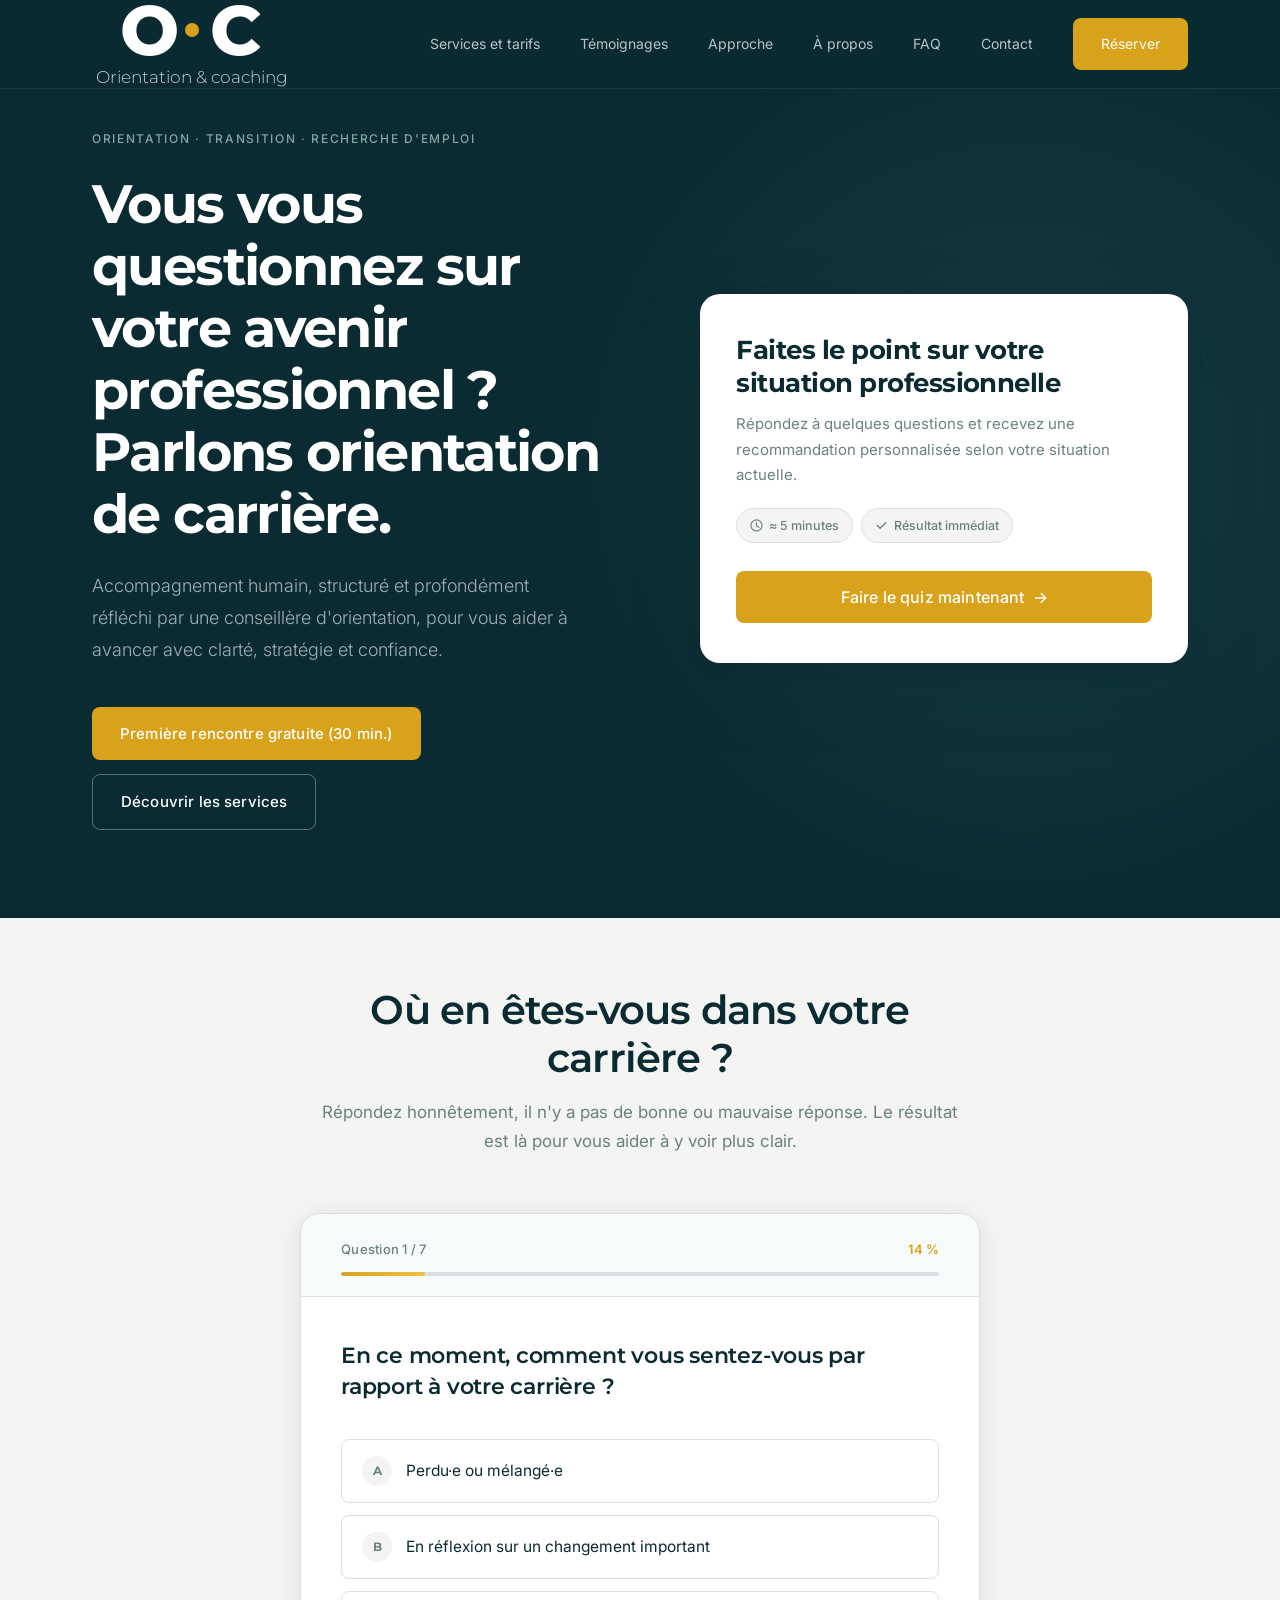
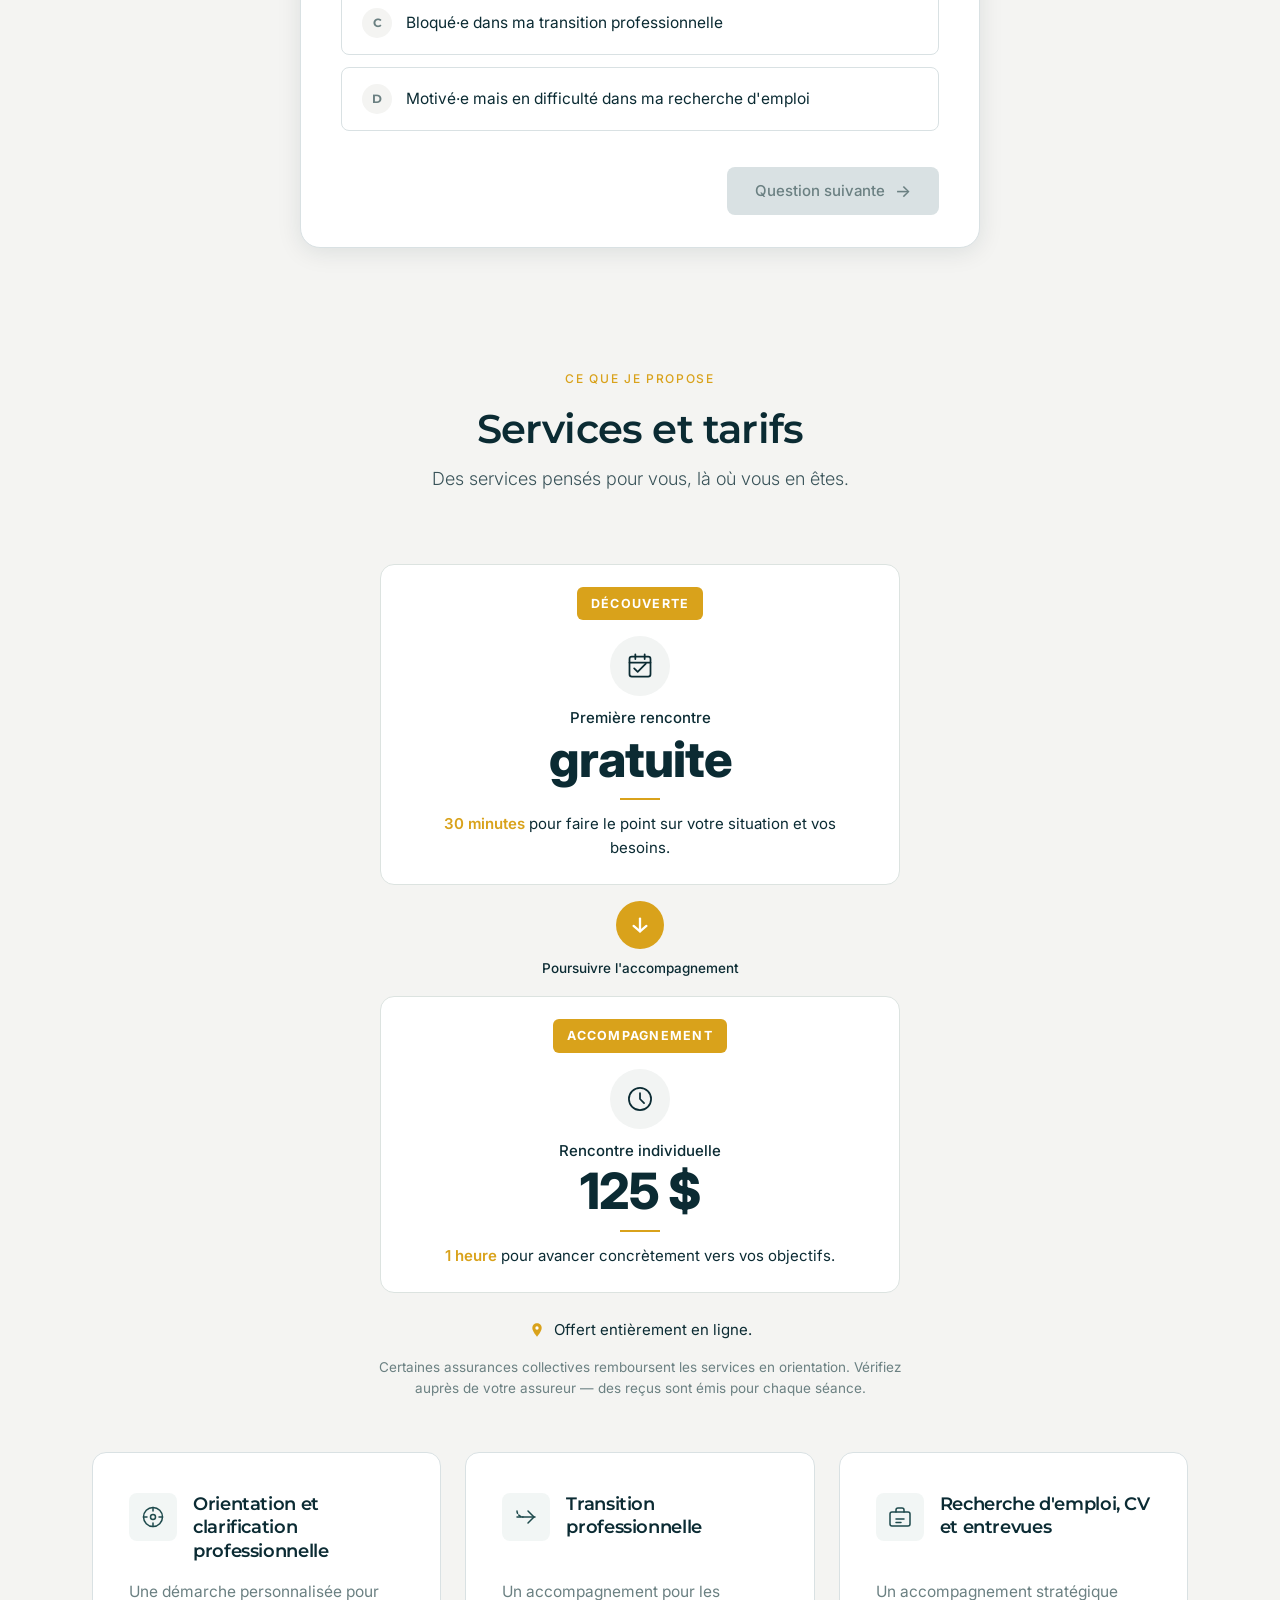
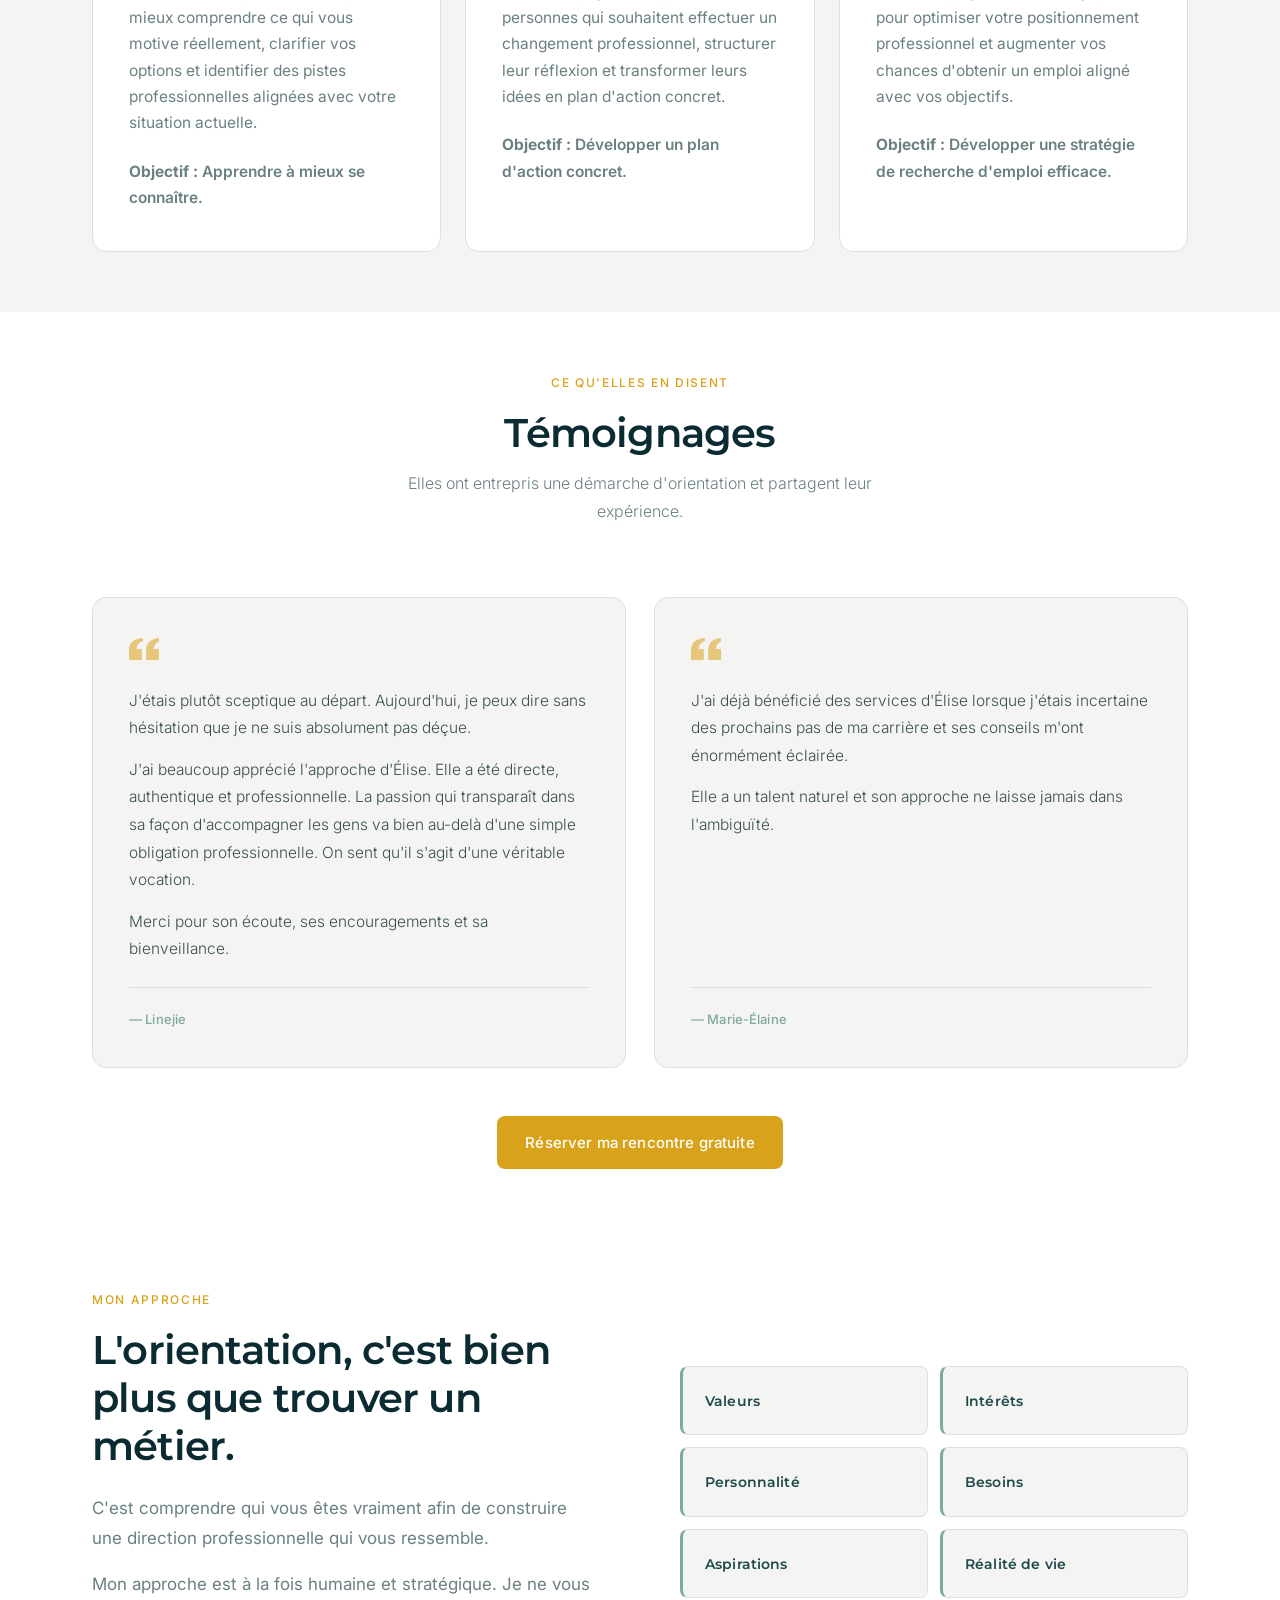
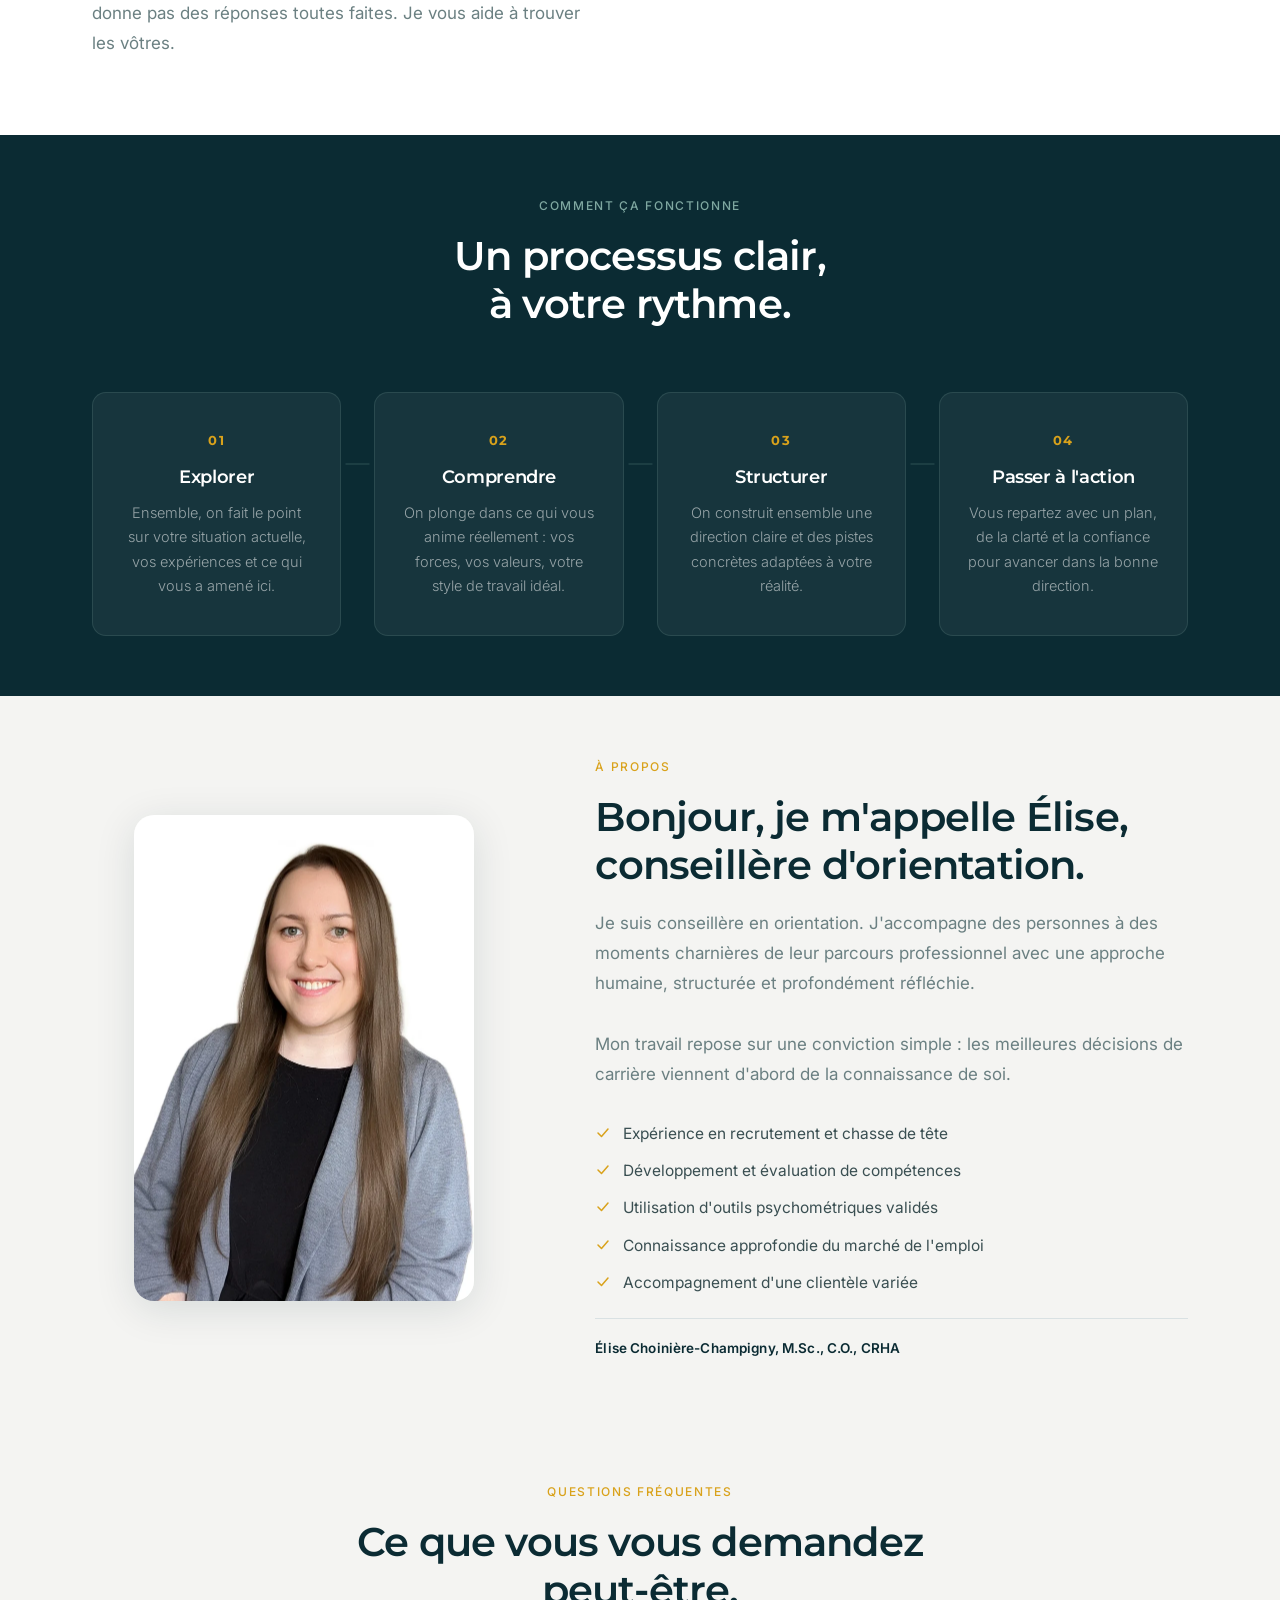
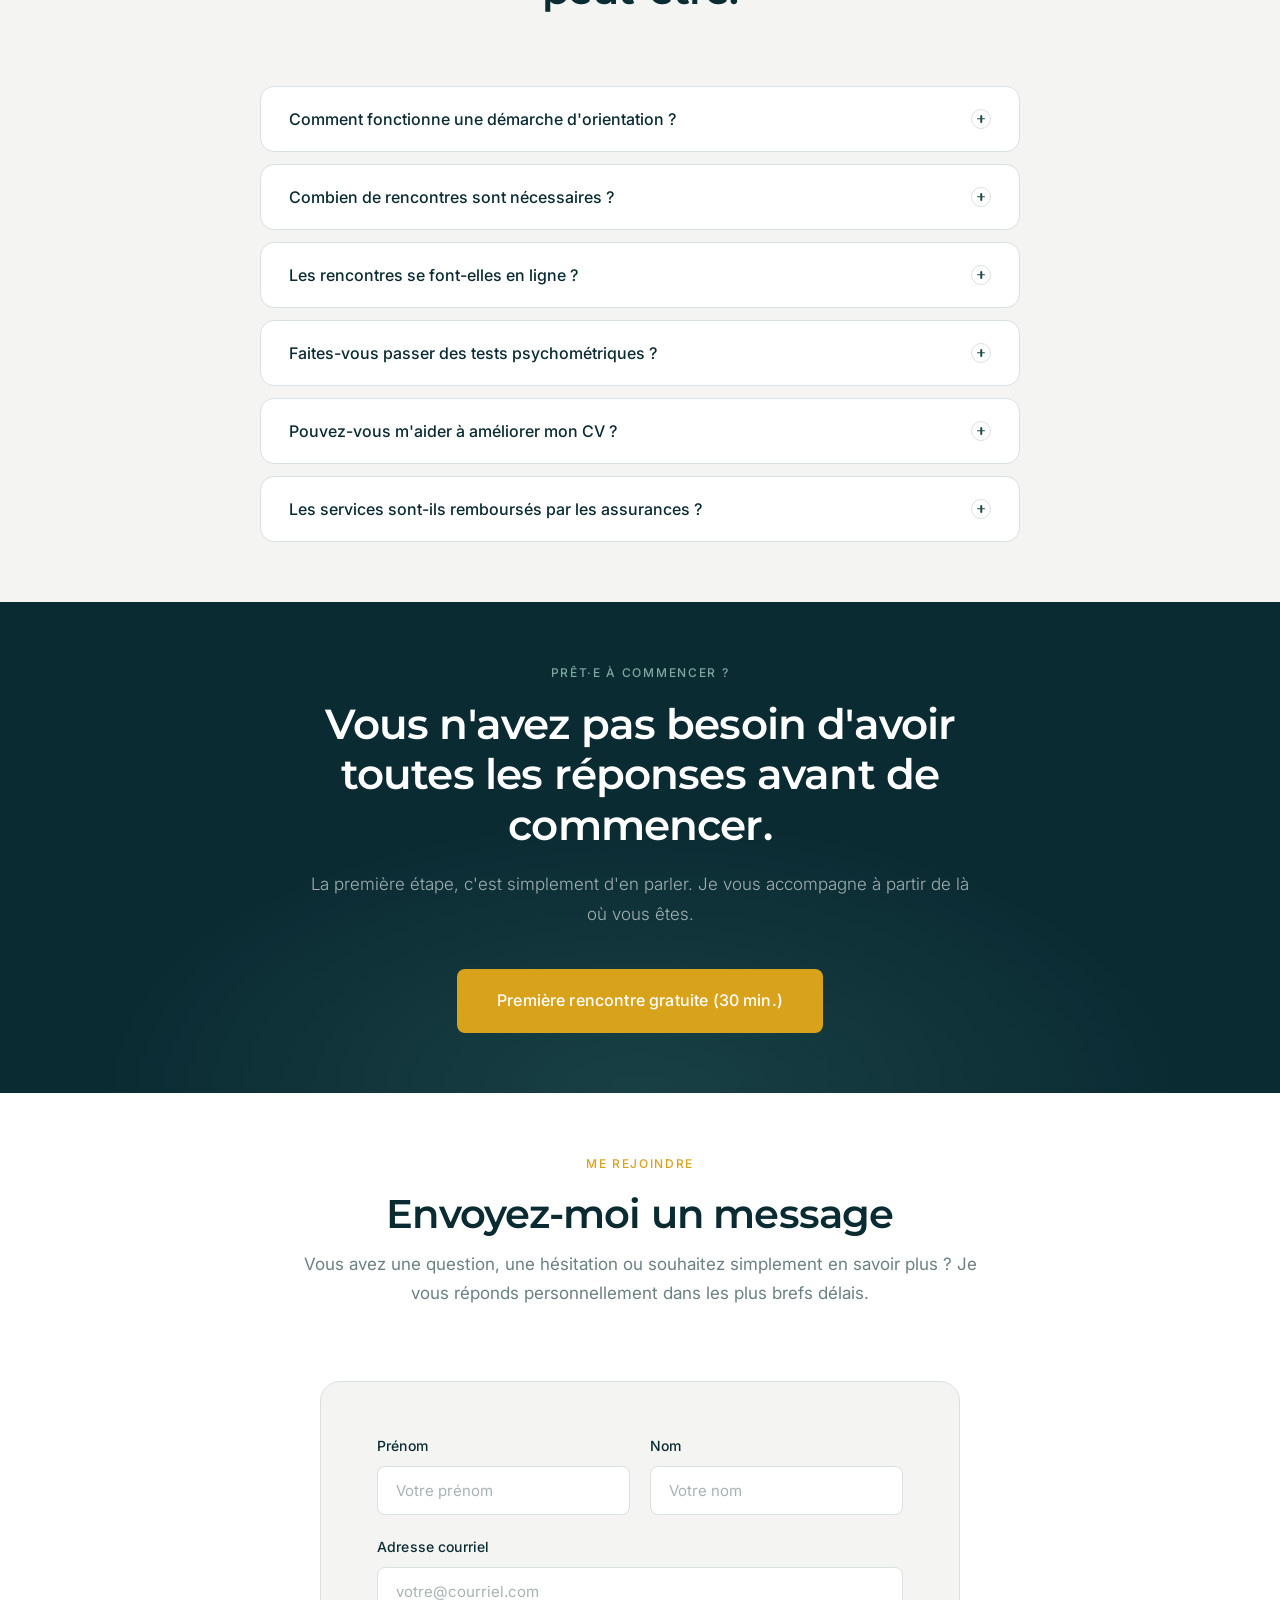
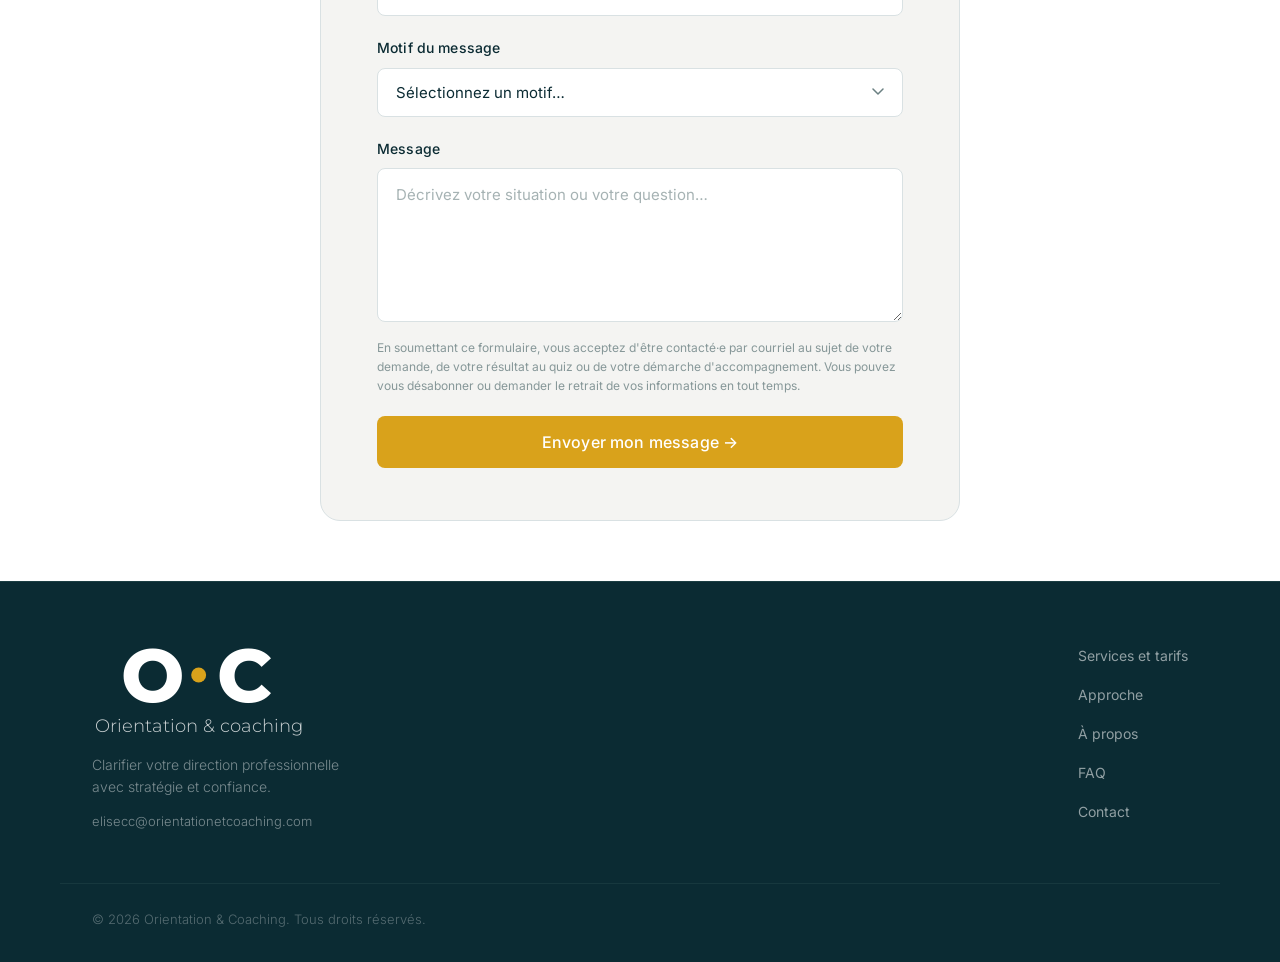
==== commit 58844115: "Add files via upload" ====
--- a/index.html
+++ b/index.html
@@ -12,14 +12,10 @@
     gtag('js', new Date());
     gtag('config', 'G-1H1Q4QC59Y');
   </script>
-  <!-- ================================================
-       GOOGLE ADS CONVERSION TAG — À ACTIVER PLUS TARD
-       Remplacer AW-XXXXXXXXXX par l'ID réel une fois
-       le compte Google Ads créé
-       ================================================
-  <script async src="https://www.googletagmanager.com/gtag/js?id=AW-XXXXXXXXXX"></script>
-  <script>gtag('config', 'AW-XXXXXXXXXX');</script>
-  -->
+  <script async src="https://www.googletagmanager.com/gtag/js?id=AW-18323534468"></script>
+  <script>
+    gtag('config', 'AW-18323534468');
+  </script>
   <meta name="description" content="Conseillère en orientation C.O., M.Sc., CRHA. Accompagnement adultes en transition de carrière, réorientation et recherche d'emploi. Rencontre gratuite 30 min. Reçus pour assurances collectives.">
   <title>Conseillère en orientation C.O., CRHA | Transition de carrière en ligne | Québec</title>
   <link rel="canonical" href="https://www.orientationetcoaching.com/">
@@ -191,7 +187,7 @@
         <div class="hero-left">
           <p class="hero-eyebrow-tag">Orientation · Transition · Recherche d'emploi</p>
           <h1 class="hero-h1">Vous vous questionnez sur votre avenir professionnel&nbsp;? Parlons orientation de carrière.</h1>
-          <p class="hero-body-text">Accompagnement humain, structuré et profondément réfléchi pour vous aider à avancer avec clarté, stratégie et confiance.</p>
+          <p class="hero-body-text">Accompagnement humain, structuré et profondément réfléchi par une conseillère d'orientation, pour vous aider à avancer avec clarté, stratégie et confiance.</p>
           <div class="hero-actions">
             <a href="https://calendar.app.google/p2xCZ4nW8L9GJ8X77" target="_blank" rel="noopener" class="btn btn-gold">Première rencontre gratuite (30 min.)</a>
             <a href="#services" class="btn btn-ghost">Découvrir les services</a>
@@ -510,7 +506,7 @@
           </div>
           <div class="apropos-text reveal reveal-delay">
             <p class="section-eyebrow">À propos</p>
-            <h2>Bonjour, je m'appelle Élise.</h2>
+            <h2>Bonjour, je m'appelle Élise, conseillère d'orientation.</h2>
             <p class="apropos-body">Je suis conseillère en orientation. J'accompagne des personnes à des moments charnières de leur parcours professionnel avec une approche humaine, structurée et profondément réfléchie.</p>
             <p class="apropos-body">Mon travail repose sur une conviction simple : les meilleures décisions de carrière viennent d'abord de la connaissance de soi.</p>
             <ul class="apropos-credentials">
--- a/styles.css
+++ b/styles.css
@@ -824,7 +824,7 @@
   aspect-ratio: 7 / 10;
   border-radius: var(--radius-lg);
   object-fit: cover;
-  object-position: center top;
+  object-position: center 35%;
   box-shadow: var(--shadow-md);
   display: block;
 }
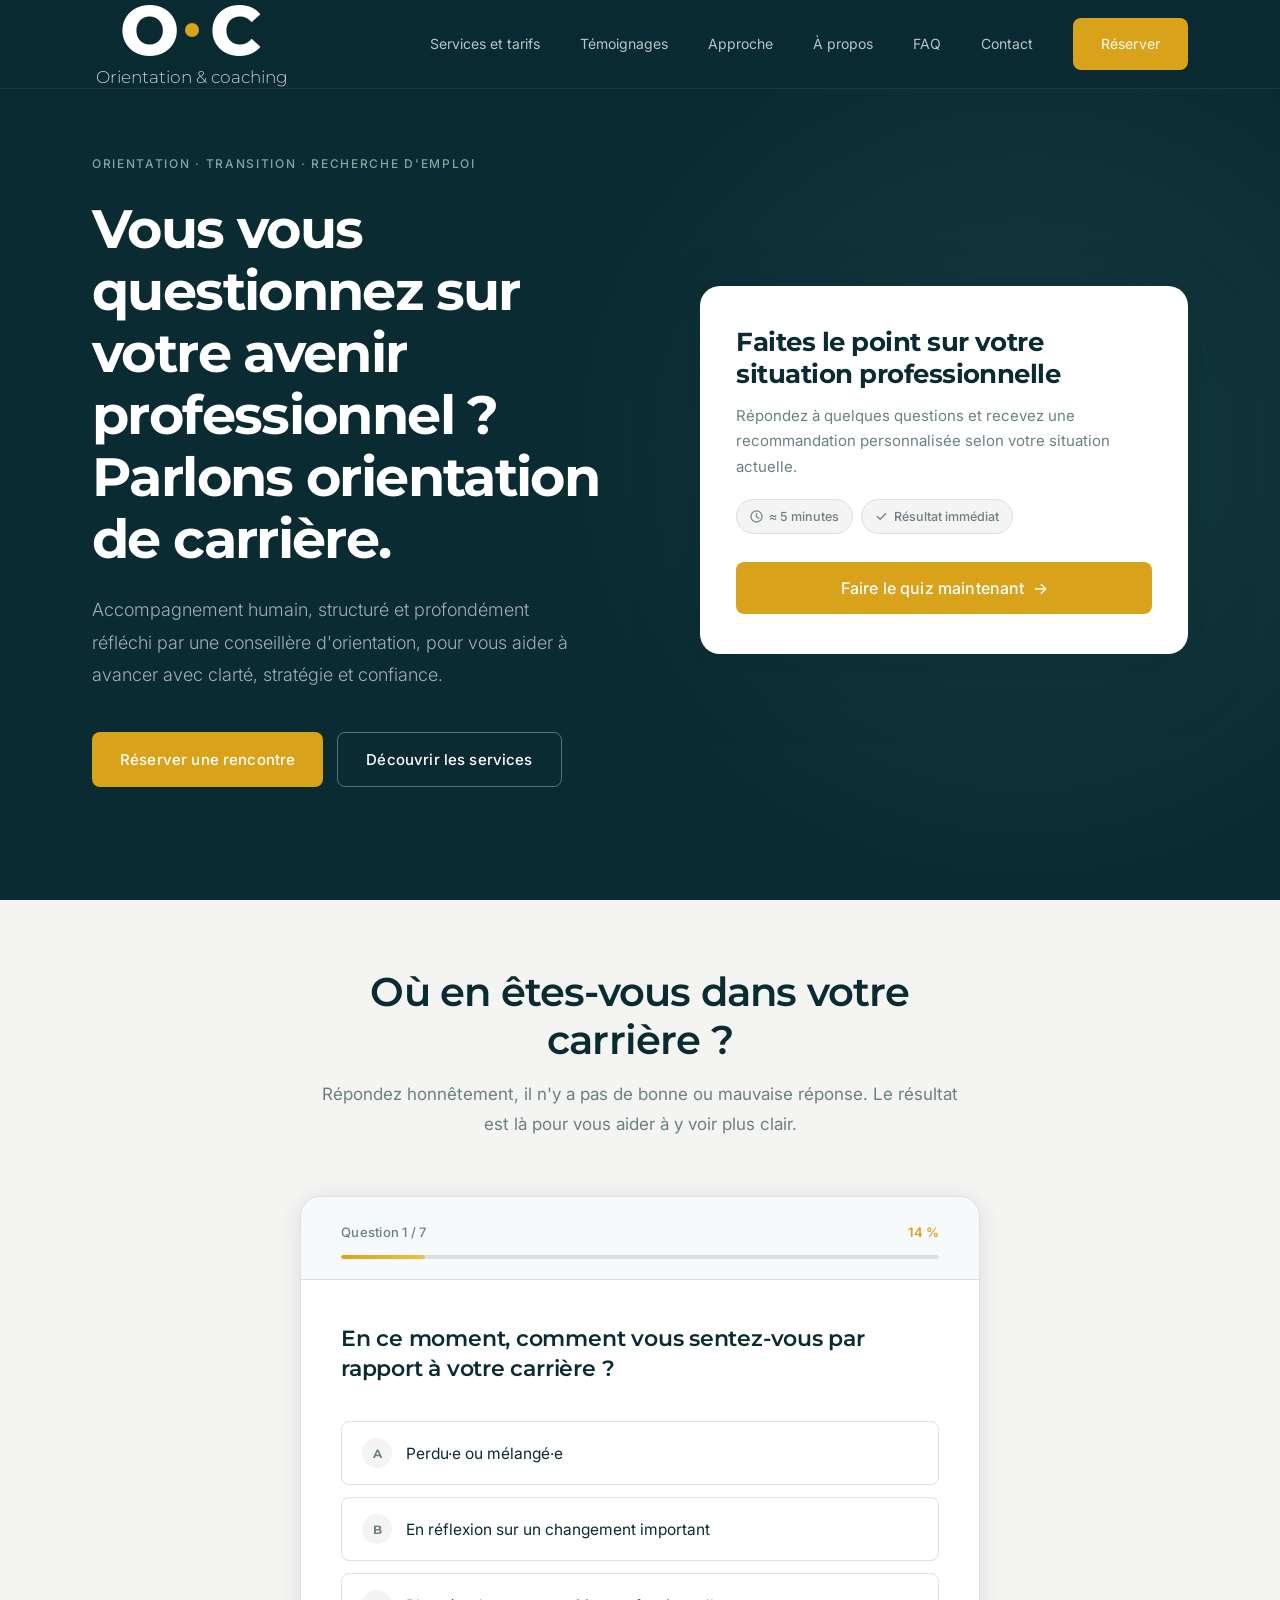
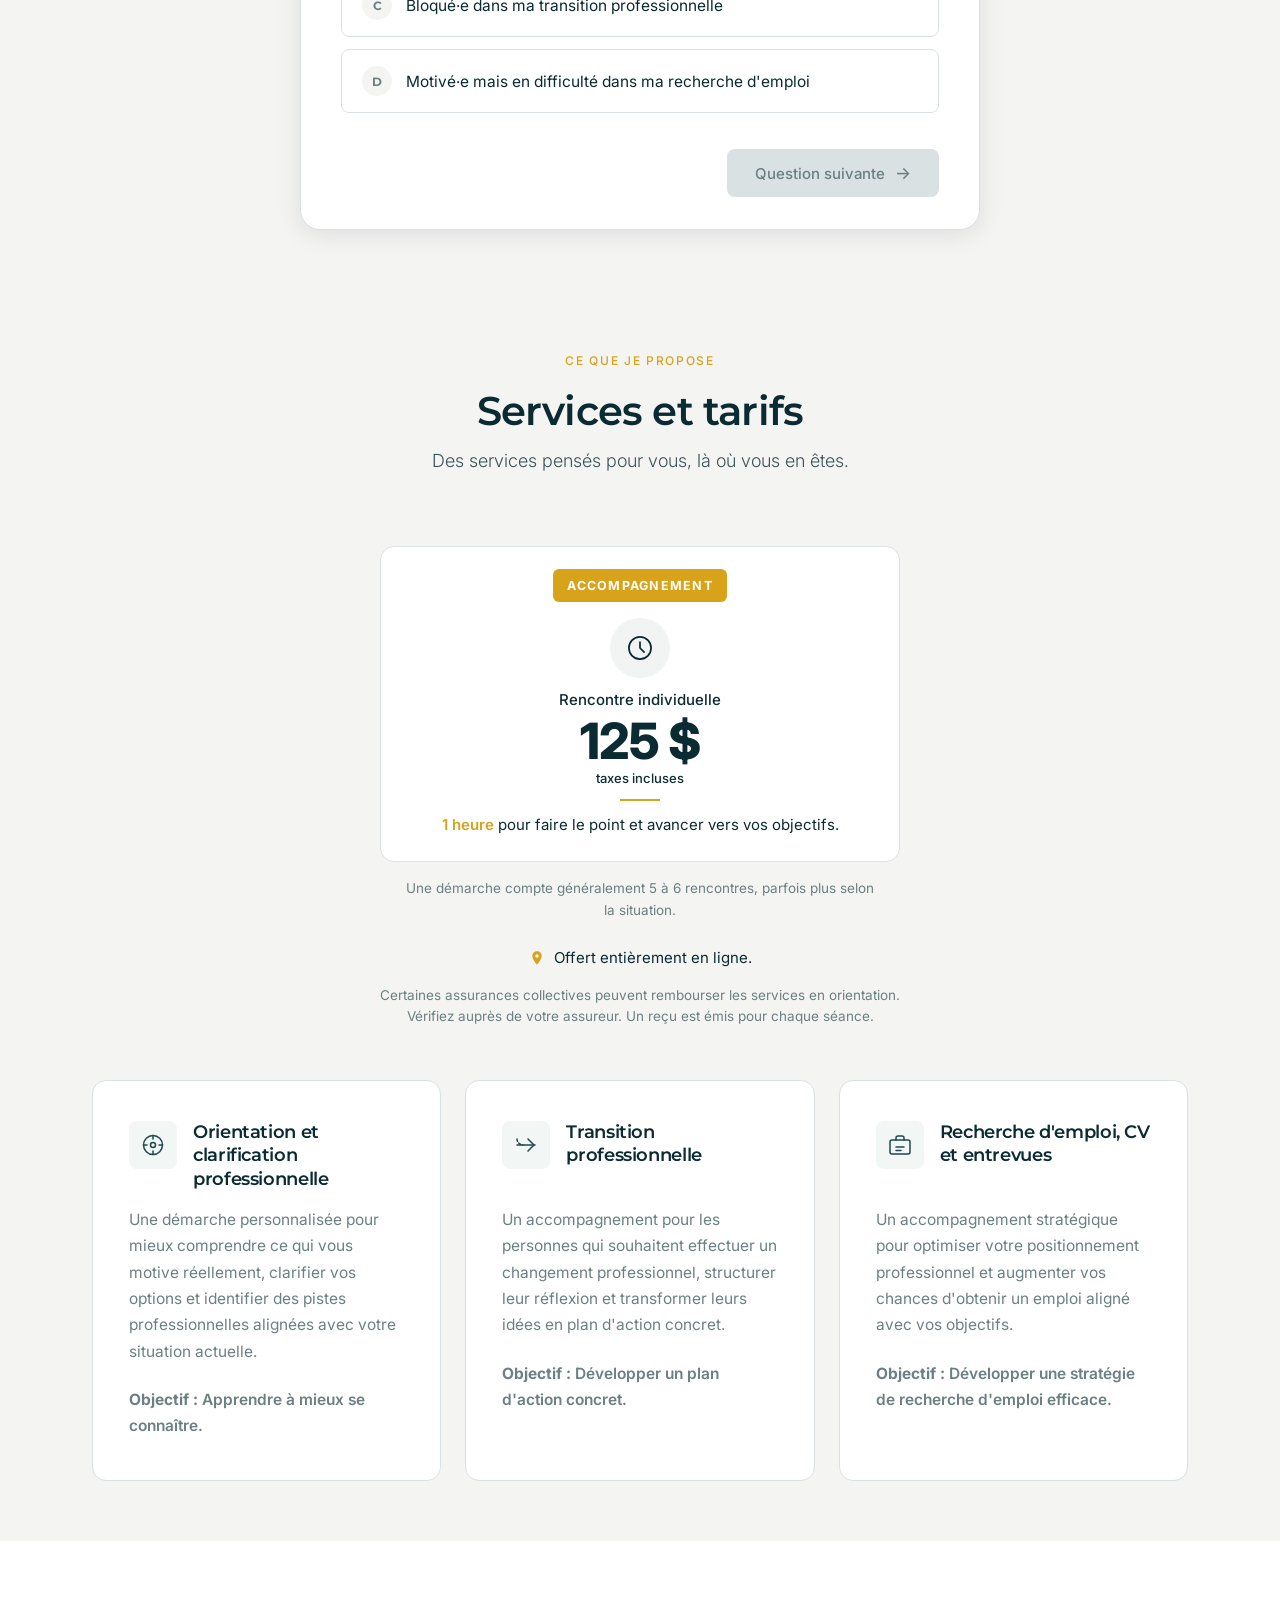
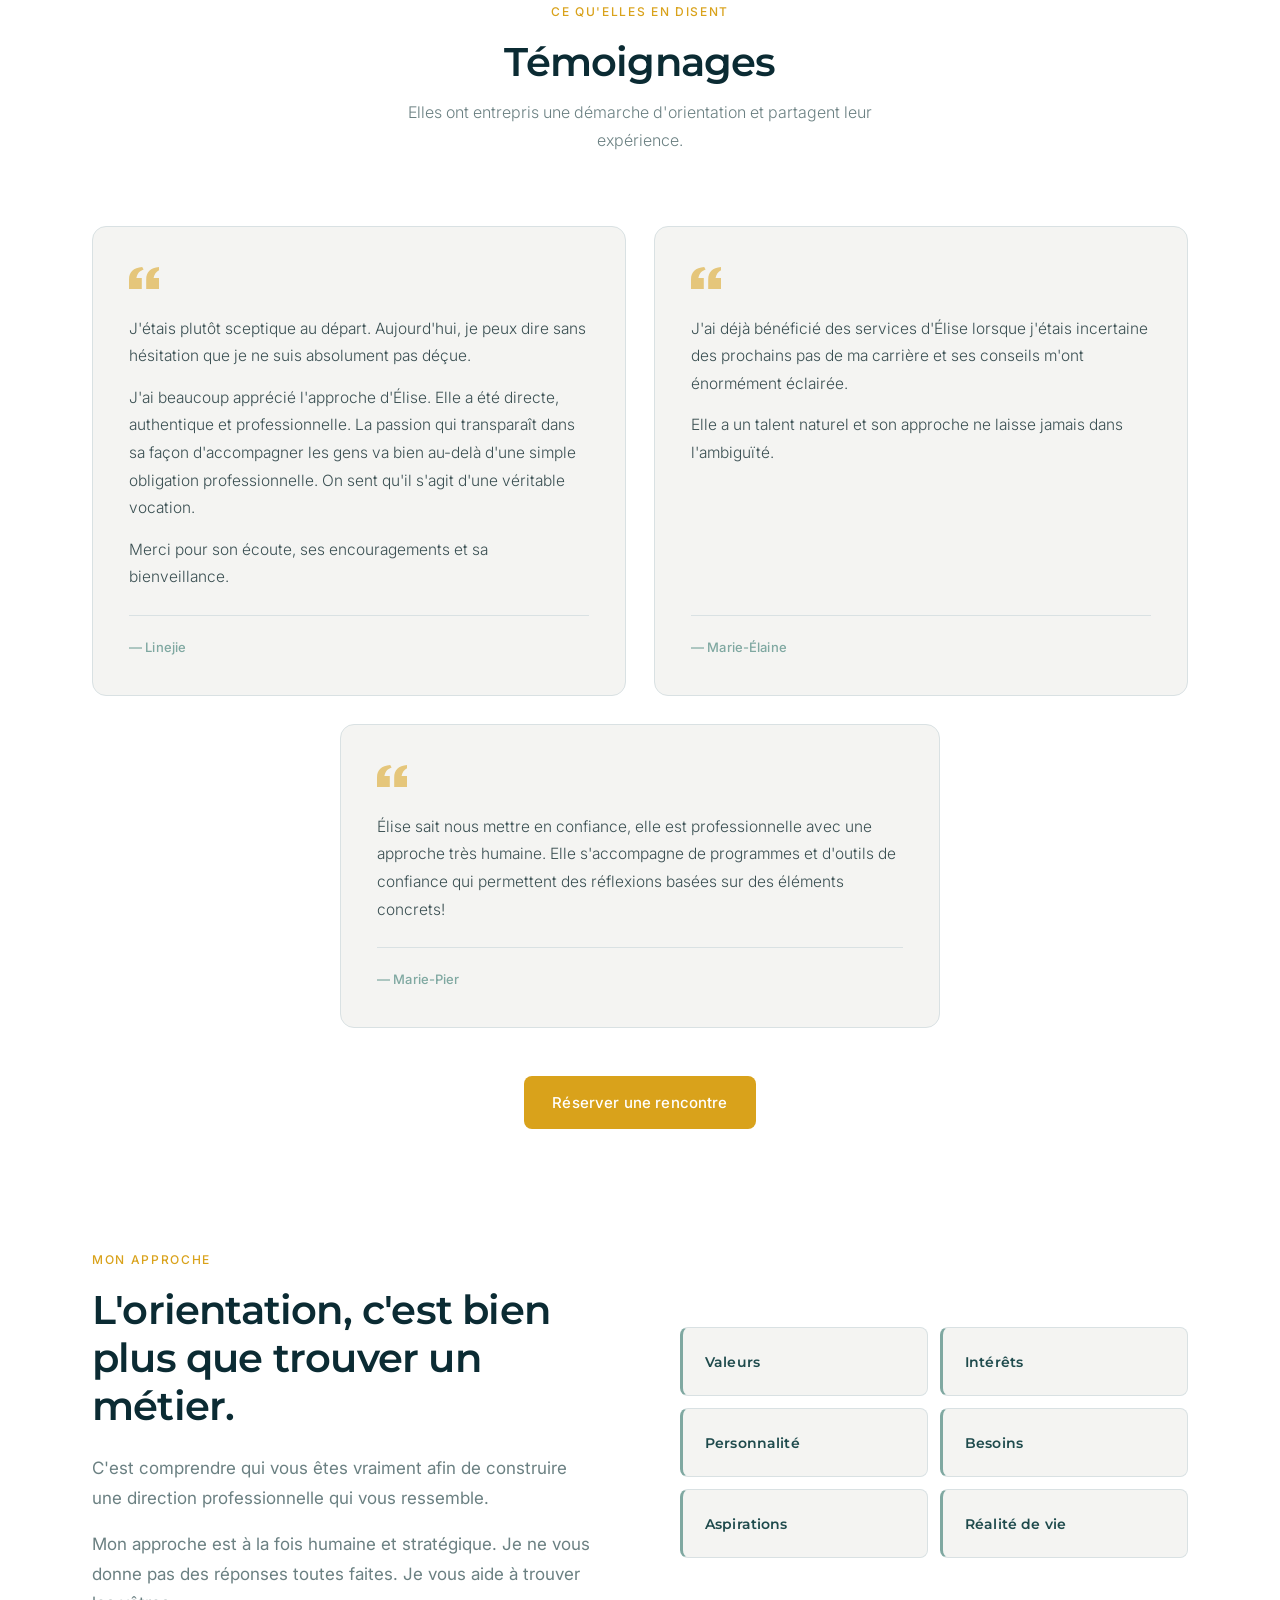
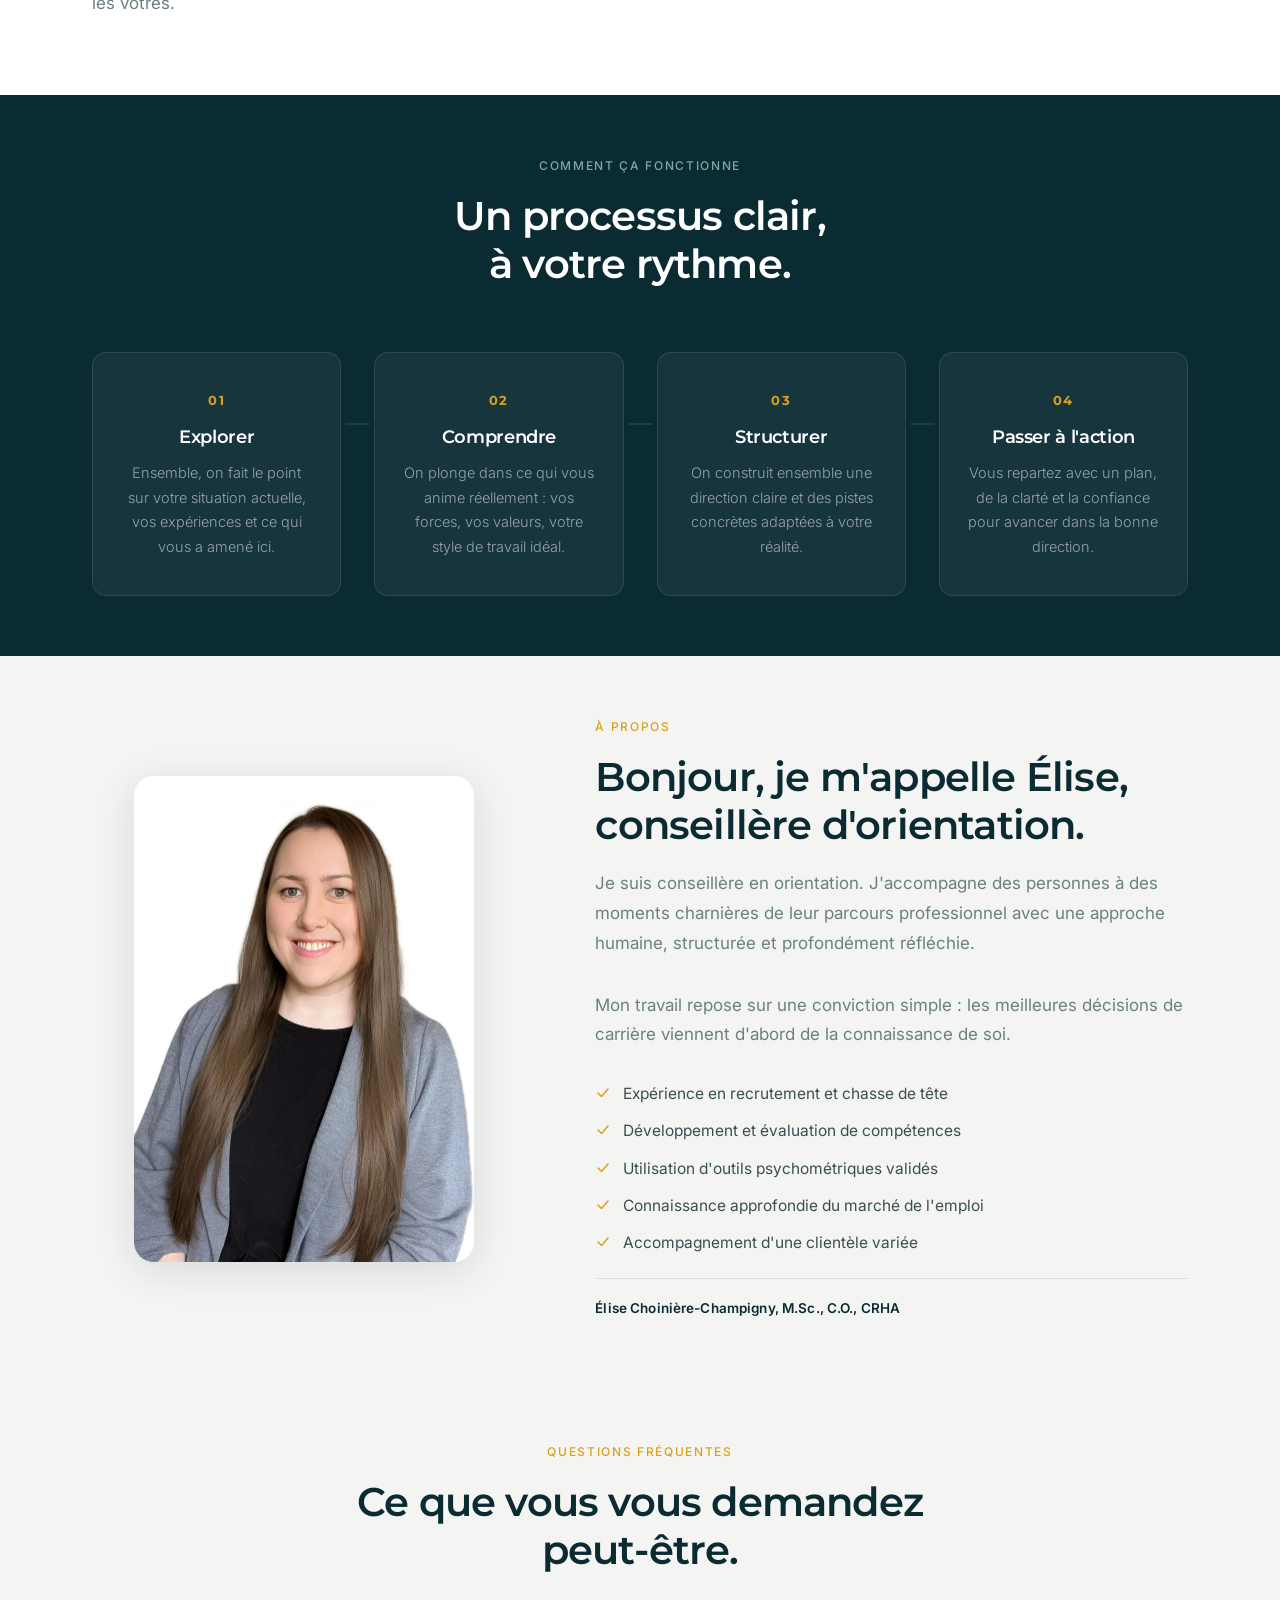
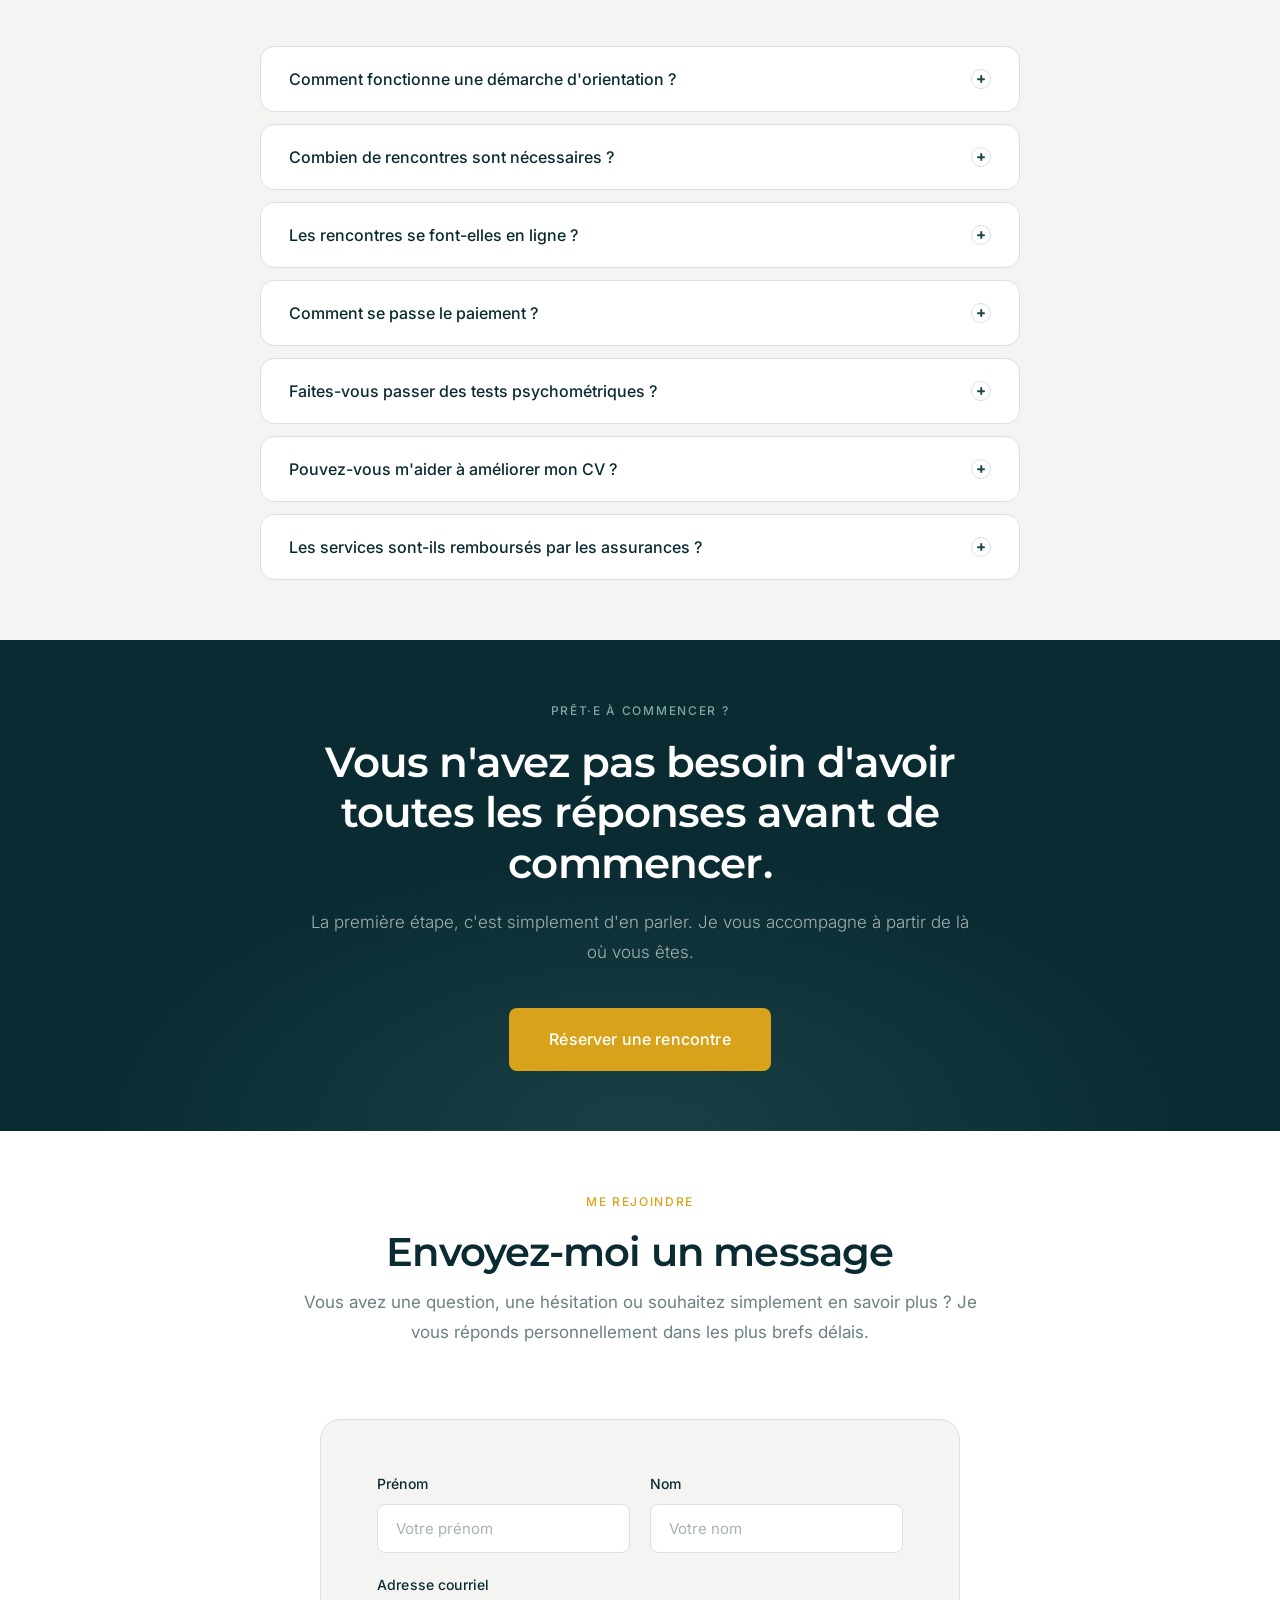
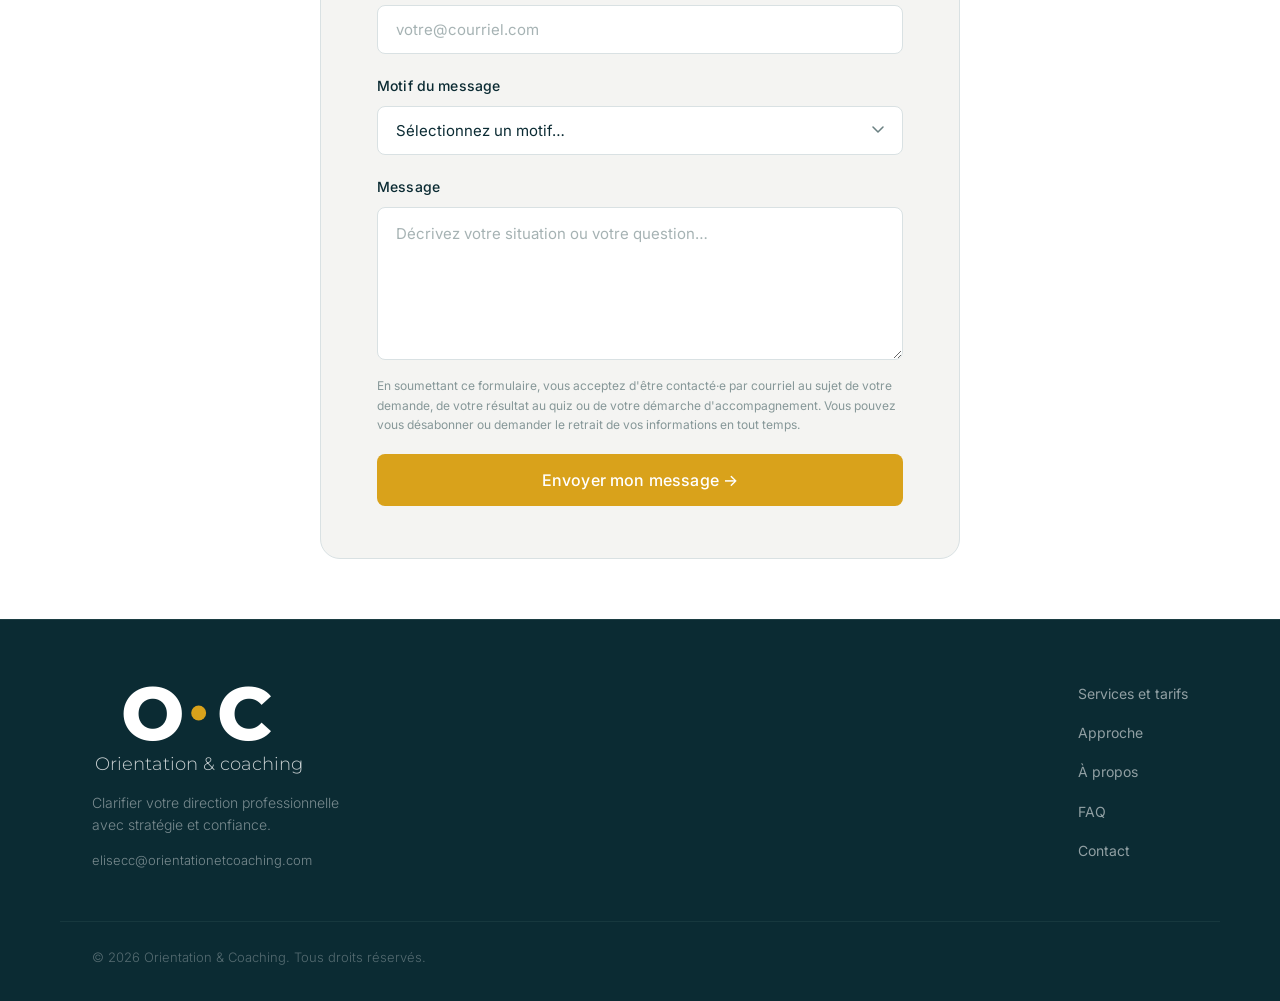
==== commit 2ee11dcb: "Add files via upload" ====
--- a/index.html
+++ b/index.html
@@ -16,7 +16,7 @@
   <script>
     gtag('config', 'AW-18323534468');
   </script>
-  <meta name="description" content="Conseillère en orientation C.O., M.Sc., CRHA. Accompagnement adultes en transition de carrière, réorientation et recherche d'emploi. Rencontre gratuite 30 min. Reçus pour assurances collectives.">
+  <meta name="description" content="Conseillère en orientation C.O., M.Sc., CRHA. Accompagnement d'adultes en transition de carrière, réorientation et recherche d'emploi. Rencontres d'une heure en ligne. Reçus pour assurances collectives.">
   <title>Conseillère en orientation C.O., CRHA | Transition de carrière en ligne | Québec</title>
   <link rel="canonical" href="https://www.orientationetcoaching.com/">
   <meta name="robots" content="index, follow">
@@ -24,7 +24,7 @@
   <meta name="language" content="fr">
 
   <meta property="og:title" content="Conseillère en orientation | Élise Choinière-Champigny C.O., CRHA">
-  <meta property="og:description" content="Accompagnement en orientation professionnelle pour adultes. Transition de carrière, réorientation, recherche d'emploi. Première rencontre gratuite de 30 min en ligne.">
+  <meta property="og:description" content="Accompagnement en orientation pour adultes. Transition de carrière, réorientation, recherche d'emploi. Rencontres d'une heure, en ligne.">
   <meta property="og:url" content="https://www.orientationetcoaching.com/">
   <meta property="og:type" content="website">
   <meta property="og:locale" content="fr_CA">
@@ -34,12 +34,13 @@
   <meta property="og:site_name" content="Orientation & Coaching">
   <meta name="twitter:card" content="summary_large_image">
   <meta name="twitter:title" content="Conseillère en orientation | Élise Choinière-Champigny">
-  <meta name="twitter:description" content="Accompagnement en orientation professionnelle pour adultes. Première rencontre gratuite de 30 min en ligne.">
+  <meta name="twitter:description" content="Accompagnement en orientation pour adultes. Transition de carrière, réorientation, recherche d'emploi. Rencontres d'une heure, en ligne.">
   <link rel="preconnect" href="https://fonts.googleapis.com" />
   <link rel="preconnect" href="https://fonts.gstatic.com" crossorigin />
   <link href="https://fonts.googleapis.com/css2?family=Montserrat:wght@300;600;700;800&family=Inter:wght@300;400;500&display=swap" rel="stylesheet" />
   <link rel="icon" type="image/svg+xml" href="favicon.svg" />
   <link rel="stylesheet" href="styles.css" />
+  <link href="https://assets.calendly.com/assets/external/widget.css" rel="stylesheet">
 
   <script type="application/ld+json">
   {
@@ -67,7 +68,7 @@
         "url": "https://www.orientationetcoaching.com",
         "email": "elisecc@orientationetcoaching.com",
         "provider": {"@id": "https://www.orientationetcoaching.com/#elise"},
-        "description": "Accompagnement individuel en orientation professionnelle, transition de carrière et recherche d'emploi pour adultes. Services entièrement en ligne, en français.",
+        "description": "Accompagnement individuel en orientation professionnelle, transition de carrière et recherche d'emploi pour adultes. Rencontres d'une heure, entièrement en ligne, en français.",
         "areaServed": {"@type": "Place", "name": "Québec, Canada"},
         "availableLanguage": "French",
         "hasOfferCatalog": {
@@ -94,13 +95,6 @@
               "description": "Stratégie de recherche d'emploi, révision CV et préparation aux entrevues.",
               "price": "125",
               "priceCurrency": "CAD"
-            },
-            {
-              "@type": "Offer",
-              "name": "Première rencontre — Exploration",
-              "description": "Rencontre gratuite de 30 minutes pour faire le point.",
-              "price": "0",
-              "priceCurrency": "CAD"
             }
           ]
         }
@@ -117,17 +111,22 @@
       {
         "@type": "Question",
         "name": "Comment fonctionne une démarche d'orientation ?",
-        "acceptedAnswer": {"@type": "Answer", "text": "Chaque démarche commence par une rencontre exploratoire pour comprendre votre situation, vos objectifs et ce dont vous avez besoin. On établit ensuite un plan d'accompagnement personnalisé selon votre rythme et vos besoins spécifiques."}
+        "acceptedAnswer": {"@type": "Answer", "text": "La démarche commence par une première rencontre d'une heure. Cette rencontre sert à faire le point sur votre parcours, ce qui vous amène aujourd'hui, ce que vous avez déjà essayé et ce qui bloque. Cette lecture de départ permet d'adapter la suite à votre situation. Un plan d'accompagnement est ensuite établi selon votre rythme et vos besoins."}
       },
       {
         "@type": "Question",
         "name": "Combien de rencontres sont nécessaires ?",
-        "acceptedAnswer": {"@type": "Answer", "text": "Le nombre de rencontres est déterminé ensemble au début de la démarche, puis ajusté tout au long du processus selon vos besoins et votre évolution."}
+        "acceptedAnswer": {"@type": "Answer", "text": "Une démarche compte généralement 5 à 6 rencontres d'une heure, parfois plus selon la situation. Le nombre exact est déterminé ensemble au début, puis ajusté en cours de route."}
       },
       {
         "@type": "Question",
         "name": "Les rencontres se font-elles en ligne ?",
         "acceptedAnswer": {"@type": "Answer", "text": "Oui, les séances se déroulent en ligne via une plateforme de visioconférence, depuis l'endroit de votre choix, en toute flexibilité."}
+      },
+      {
+        "@type": "Question",
+        "name": "Comment se passe le paiement ?",
+        "acceptedAnswer": {"@type": "Answer", "text": "Le paiement se fait le jour de la rencontre. Un reçu est émis pour chaque séance. Les annulations sont sans frais jusqu'à 24 heures avant la rencontre."}
       },
       {
         "@type": "Question",
@@ -171,7 +170,7 @@
         <li><a href="#a-propos">À propos</a></li>
         <li><a href="#faq">FAQ</a></li>
         <li><a href="#contact">Contact</a></li>
-        <li><a href="https://calendar.app.google/p2xCZ4nW8L9GJ8X77" target="_blank" rel="noopener" class="btn btn-primary nav-cta">Réserver</a></li>
+        <li><a href="https://calendly.com/elisecc-orientationetcoaching/conseil-en-orientation-30-minutes" class="btn btn-primary nav-cta">Réserver</a></li>
       </ul>
     </nav>
   </header>
@@ -189,7 +188,7 @@
           <h1 class="hero-h1">Vous vous questionnez sur votre avenir professionnel&nbsp;? Parlons orientation de carrière.</h1>
           <p class="hero-body-text">Accompagnement humain, structuré et profondément réfléchi par une conseillère d'orientation, pour vous aider à avancer avec clarté, stratégie et confiance.</p>
           <div class="hero-actions">
-            <a href="https://calendar.app.google/p2xCZ4nW8L9GJ8X77" target="_blank" rel="noopener" class="btn btn-gold">Première rencontre gratuite (30 min.)</a>
+            <a href="https://calendly.com/elisecc-orientationetcoaching/conseil-en-orientation-30-minutes" class="btn btn-gold">Réserver une rencontre</a>
             <a href="#services" class="btn btn-ghost">Découvrir les services</a>
           </div>
         </div>
@@ -273,31 +272,6 @@
         <div class="services-tarifs reveal">
 
           <div class="tarif-card">
-            <span class="tarif-badge">Découverte</span>
-            <div class="tarif-icon-wrap">
-              <svg width="28" height="28" viewBox="0 0 24 24" fill="none" aria-hidden="true">
-                <rect x="3" y="4" width="18" height="17" rx="2" stroke="currentColor" stroke-width="1.5"/>
-                <path d="M3 9h18M8 2v4M16 2v4" stroke="currentColor" stroke-width="1.5" stroke-linecap="round"/>
-                <path d="M7 14l3 3 7-7" stroke="currentColor" stroke-width="1.5" stroke-linecap="round" stroke-linejoin="round"/>
-              </svg>
-            </div>
-            <p class="tarif-label">Première rencontre</p>
-            <p class="tarif-price">gratuite</p>
-            <div class="tarif-divider"></div>
-            <p class="tarif-desc"><span class="tarif-accent">30 minutes</span> pour faire le point sur votre situation et vos besoins.</p>
-          </div>
-
-          <div class="tarif-connector">
-            <div class="tarif-connector-icon">
-              <svg width="22" height="22" viewBox="0 0 24 24" fill="none" aria-hidden="true">
-                <path d="M12 5v14" stroke="white" stroke-width="2.5" stroke-linecap="round"/>
-                <path d="M5 13l7 6 7-6" stroke="white" stroke-width="2.5" stroke-linecap="round" stroke-linejoin="round"/>
-              </svg>
-            </div>
-            <p class="tarif-connector-text">Poursuivre l'accompagnement</p>
-          </div>
-
-          <div class="tarif-card">
             <span class="tarif-badge">Accompagnement</span>
             <div class="tarif-icon-wrap">
               <svg width="28" height="28" viewBox="0 0 24 24" fill="none" aria-hidden="true">
@@ -306,10 +280,12 @@
               </svg>
             </div>
             <p class="tarif-label">Rencontre individuelle</p>
-            <p class="tarif-price">125&nbsp;$</p>
+            <p class="tarif-price">125&nbsp;$ <span class="tarif-price-note">taxes incluses</span></p>
             <div class="tarif-divider"></div>
-            <p class="tarif-desc"><span class="tarif-accent">1 heure</span> pour avancer concrètement vers vos objectifs.</p>
-          </div>
+            <p class="tarif-desc"><span class="tarif-accent">1 heure</span> pour faire le point et avancer vers vos objectifs.</p>
+          </div>
+
+          <p class="tarif-followup-note">Une démarche compte généralement 5 à 6 rencontres, parfois plus selon la situation.</p>
 
         </div>
 
@@ -320,7 +296,7 @@
           </svg>
           <span>Offert entièrement en ligne.</span>
         </div>
-        <p class="services-assurance-note reveal">Certaines assurances collectives remboursent les services en orientation. Vérifiez auprès de votre assureur — des reçus sont émis pour chaque séance.</p>
+        <p class="services-assurance-note reveal">Certaines assurances collectives peuvent rembourser les services en orientation. Vérifiez auprès de votre assureur. Un reçu est émis pour chaque séance.</p>
         <div class="services-grid">
 
           <div class="service-card reveal" id="service-orientation">
@@ -412,10 +388,22 @@
             <p class="temoignage-signature">— Marie-Élaine</p>
           </div>
 
+          <div class="temoignage-card reveal reveal-delay-2">
+            <div class="temoignage-quote" aria-hidden="true">
+              <svg width="30" height="22" viewBox="0 0 30 22" fill="none" xmlns="http://www.w3.org/2000/svg">
+                <path d="M0 22V12.4C0 5.07 4.4 .67 13.2 0l1.4 2.4C10.2 3.93 8.07 6.97 7.4 11H12.8V22H0ZM17.2 22V12.4C17.2 5.07 21.6.67 30.4 0l1.4 2.4C27.4 3.93 25.27 6.97 24.6 11H30V22H17.2Z" fill="currentColor"/>
+              </svg>
+            </div>
+            <blockquote class="temoignage-text">
+              <p>Élise sait nous mettre en confiance, elle est professionnelle avec une approche très humaine. Elle s'accompagne de programmes et d'outils de confiance qui permettent des réflexions basées sur des éléments concrets!</p>
+            </blockquote>
+            <p class="temoignage-signature">— Marie-Pier</p>
+          </div>
+
         </div>
 
         <div class="temoignages-cta reveal">
-          <a href="https://calendar.app.google/p2xCZ4nW8L9GJ8X77" target="_blank" rel="noopener" class="btn btn-gold">Réserver ma rencontre gratuite</a>
+          <a href="https://calendly.com/elisecc-orientationetcoaching/conseil-en-orientation-30-minutes" class="btn btn-gold">Réserver une rencontre</a>
         </div>
       </div>
     </section>
@@ -553,7 +541,7 @@
               <span class="faq-icon" aria-hidden="true"></span>
             </button>
             <div class="faq-answer"><div>
-              <p>Chaque démarche commence par une rencontre exploratoire pour comprendre votre situation, vos objectifs et ce dont vous avez besoin. On établit ensuite un plan d'accompagnement personnalisé selon votre rythme et vos besoins spécifiques.</p>
+              <p>La démarche commence par une première rencontre d'une heure. Cette rencontre sert à faire le point sur votre parcours, ce qui vous amène aujourd'hui, ce que vous avez déjà essayé et ce qui bloque. Cette lecture de départ permet d'adapter la suite à votre situation. Un plan d'accompagnement est ensuite établi selon votre rythme et vos besoins.</p>
             </div></div>
           </div>
           <div class="faq-item">
@@ -562,7 +550,7 @@
               <span class="faq-icon" aria-hidden="true"></span>
             </button>
             <div class="faq-answer"><div>
-              <p>Le nombre de rencontres est déterminé ensemble au début de la démarche, puis ajusté tout au long du processus selon vos besoins et votre évolution. Mon objectif est de vous aider à vous sentir de plus en plus confortable, confiant et aligné dans vos choix professionnels.</p>
+              <p>Une démarche compte généralement 5 à 6 rencontres d'une heure, parfois plus selon la situation. Le nombre exact est déterminé ensemble au début, puis ajusté en cours de route. Mon objectif est de vous aider à vous sentir de plus en plus confortable, confiant et aligné dans vos choix professionnels.</p>
             </div></div>
           </div>
           <div class="faq-item">
@@ -576,6 +564,15 @@
           </div>
           <div class="faq-item">
             <button class="faq-question" aria-expanded="false">
+              Comment se passe le paiement ?
+              <span class="faq-icon" aria-hidden="true"></span>
+            </button>
+            <div class="faq-answer"><div>
+              <p>Le paiement se fait le jour de la rencontre. Un reçu est émis pour chaque séance. Les annulations sont sans frais jusqu'à 24 heures avant la rencontre.</p>
+            </div></div>
+          </div>
+          <div class="faq-item">
+            <button class="faq-question" aria-expanded="false">
               Faites-vous passer des tests psychométriques ?
               <span class="faq-icon" aria-hidden="true"></span>
             </button>
@@ -614,7 +611,7 @@
           <p class="section-eyebrow light">Prêt·e à commencer ?</p>
           <h2 class="cta-headline">Vous n'avez pas besoin d'avoir toutes les réponses avant de commencer.</h2>
           <p class="cta-subtext">La première étape, c'est simplement d'en parler. Je vous accompagne à partir de là où vous êtes.</p>
-          <a href="https://calendar.app.google/p2xCZ4nW8L9GJ8X77" target="_blank" rel="noopener" class="btn btn-gold btn-large">Première rencontre gratuite (30 min.)</a>
+          <a href="https://calendly.com/elisecc-orientationetcoaching/conseil-en-orientation-30-minutes" class="btn btn-gold btn-large">Réserver une rencontre</a>
         </div>
       </div>
     </section>
@@ -710,6 +707,7 @@
 
   <script src="script.js"></script>
   <script src="quiz.js"></script>
+  <script src="https://assets.calendly.com/assets/external/widget.js" type="text/javascript" async></script>
   <script>
   /*
   ================================================================
--- a/styles.css
+++ b/styles.css
@@ -614,6 +614,24 @@
   letter-spacing: -0.02em;
 }
 
+.tarif-price-note {
+  display: block;
+  font-size: 13px;
+  font-weight: 500;
+  letter-spacing: 0;
+  margin-top: 6px;
+}
+
+.tarif-followup-note {
+  text-align: center;
+  font-size: 13.5px;
+  color: var(--text-muted);
+  font-weight: 400;
+  margin: 16px auto 0;
+  max-width: 480px;
+  line-height: 1.6;
+}
+
 .tarif-divider {
   width: 40px;
   height: 2px;
@@ -882,6 +900,11 @@
   grid-template-columns: 1fr 1fr;
   gap: 28px;
   margin-top: 48px;
+}
+.temoignages-grid .temoignage-card:nth-child(3):last-child {
+  grid-column: 1 / -1;
+  max-width: 600px;
+  margin: 0 auto;
 }
 .temoignage-card {
   background: var(--off-white);
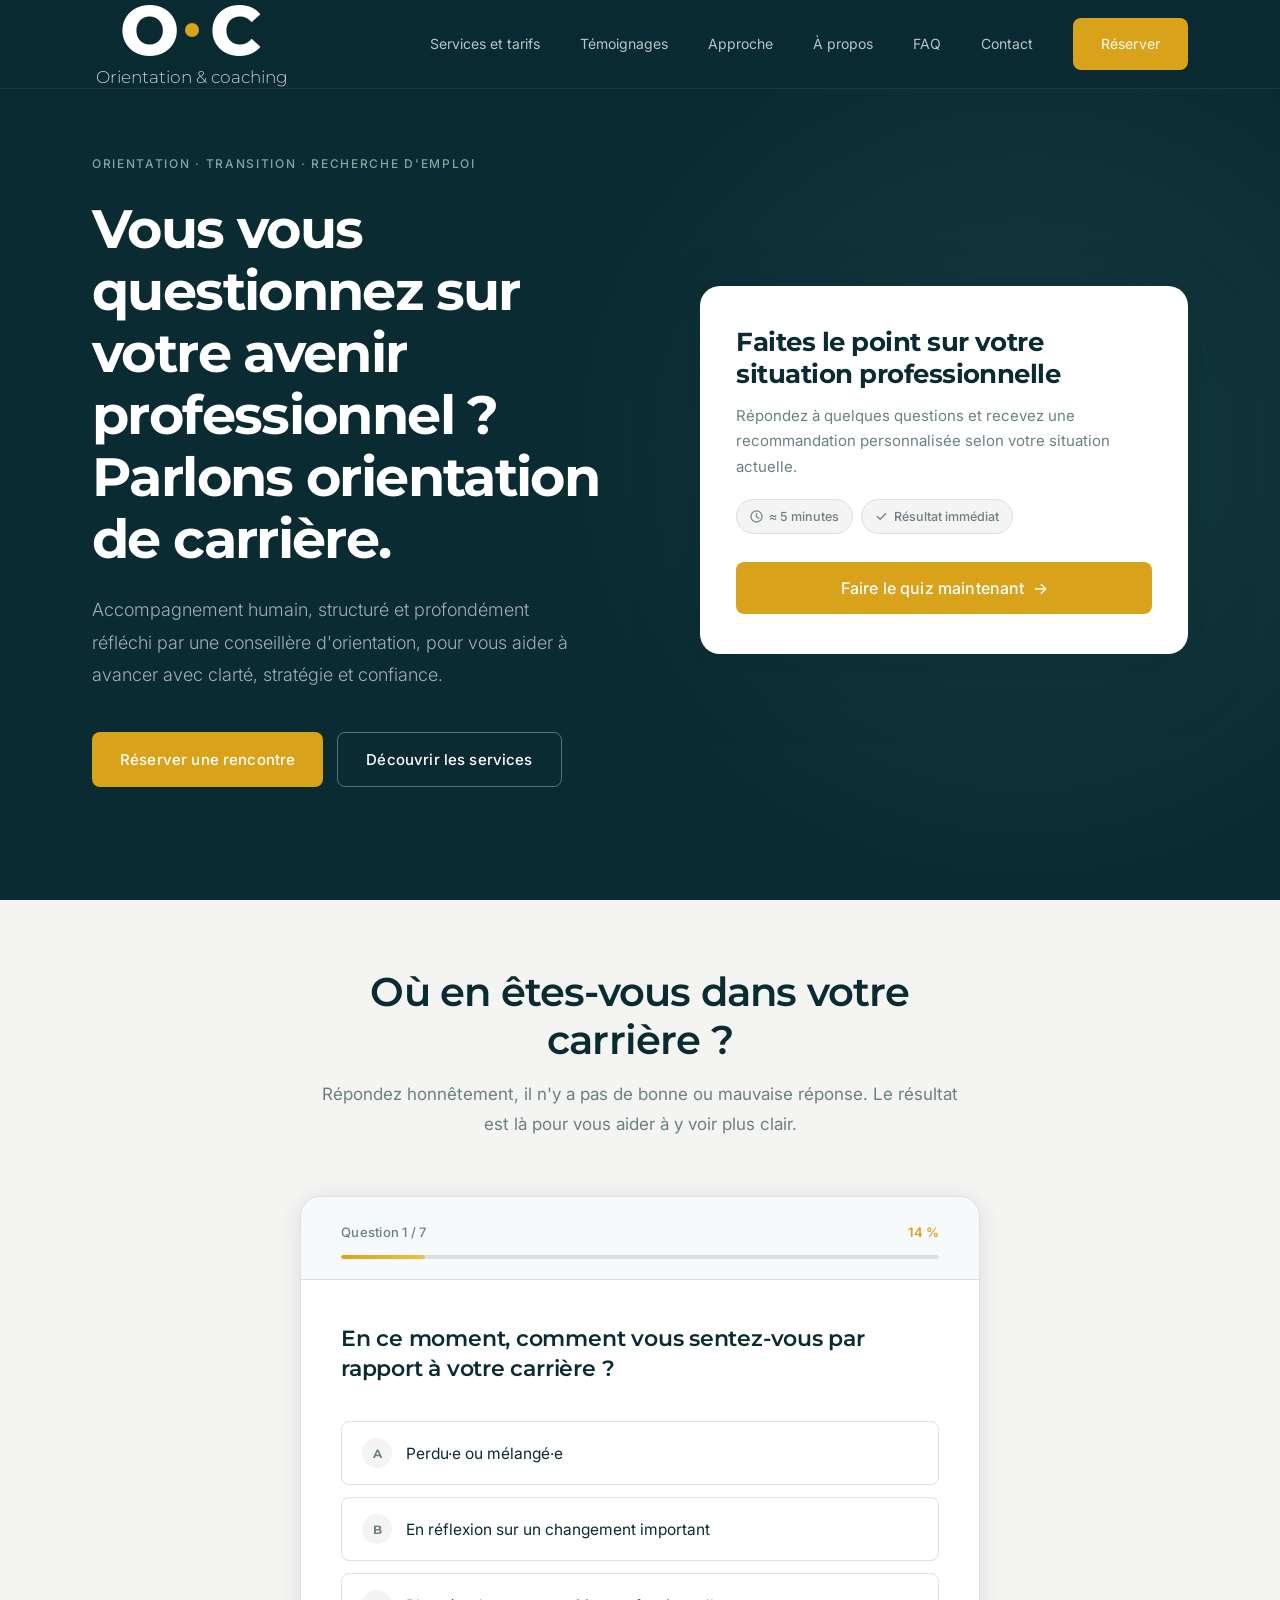
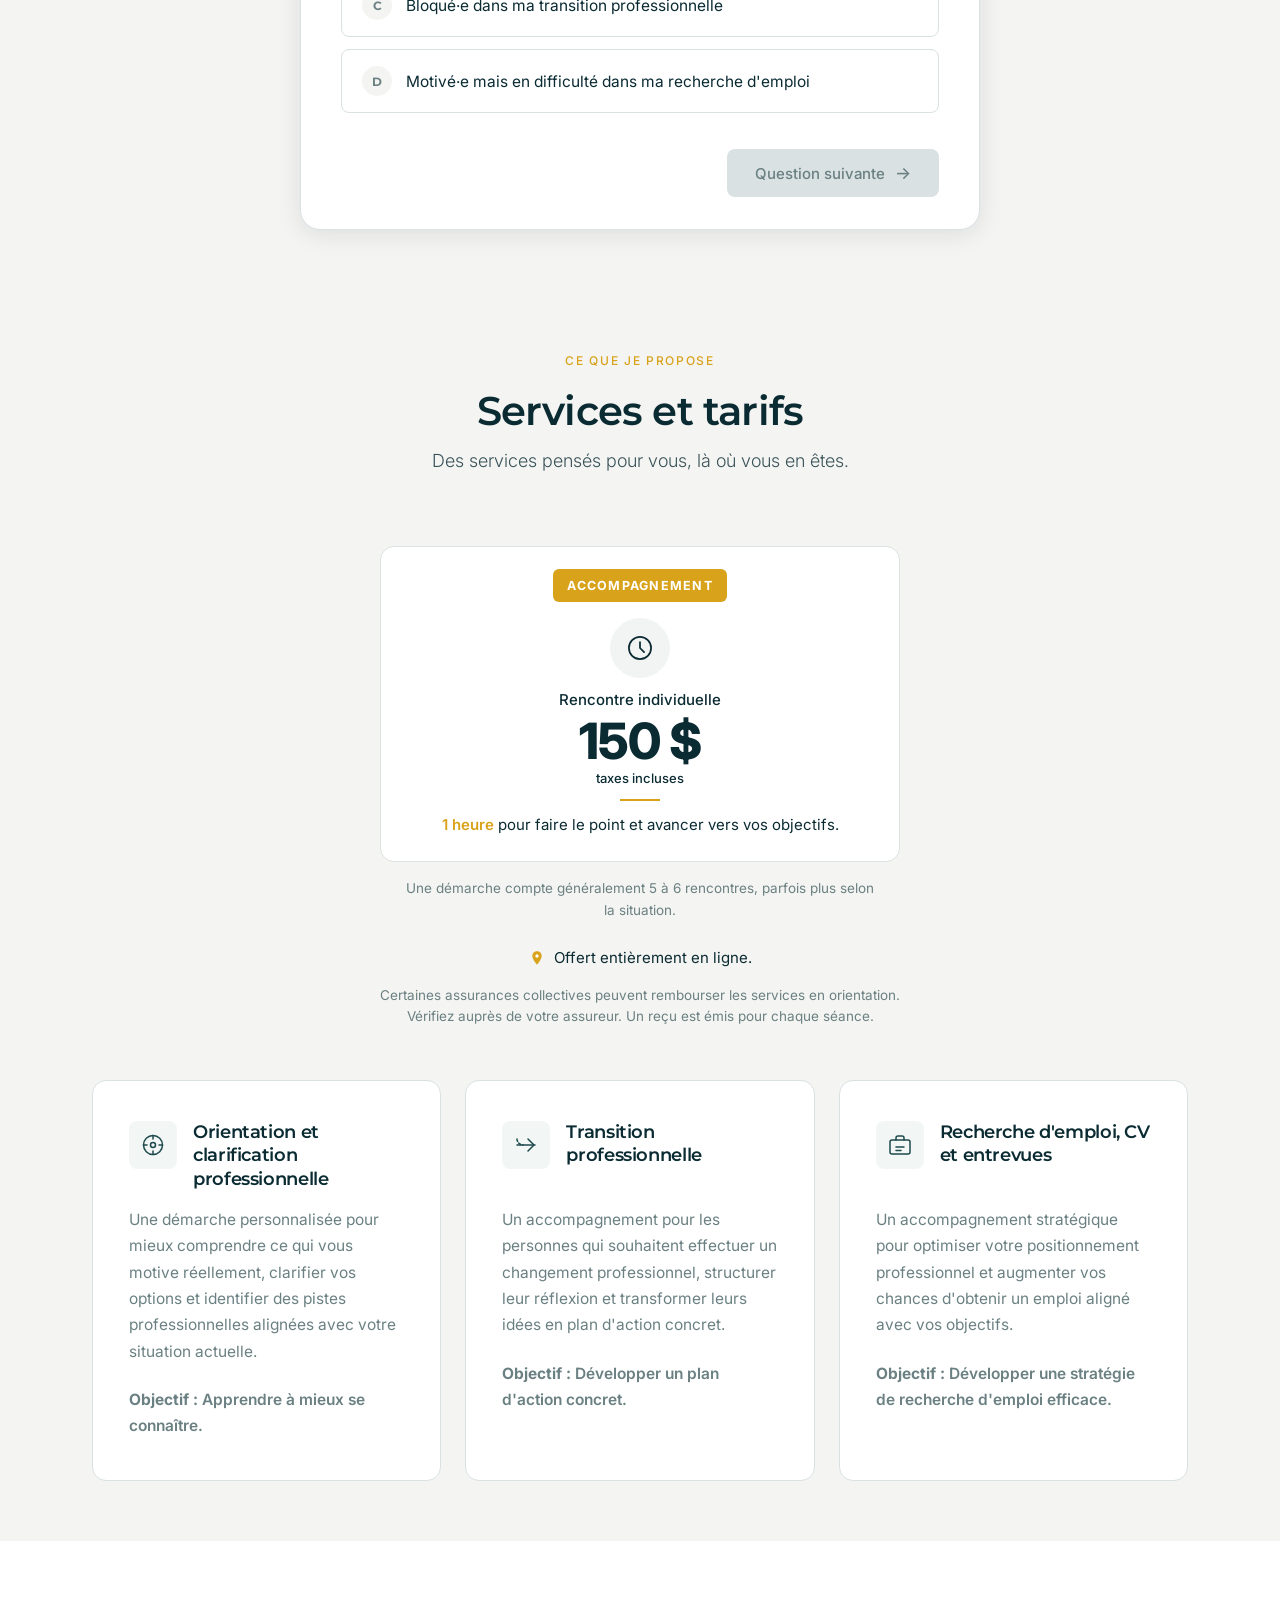
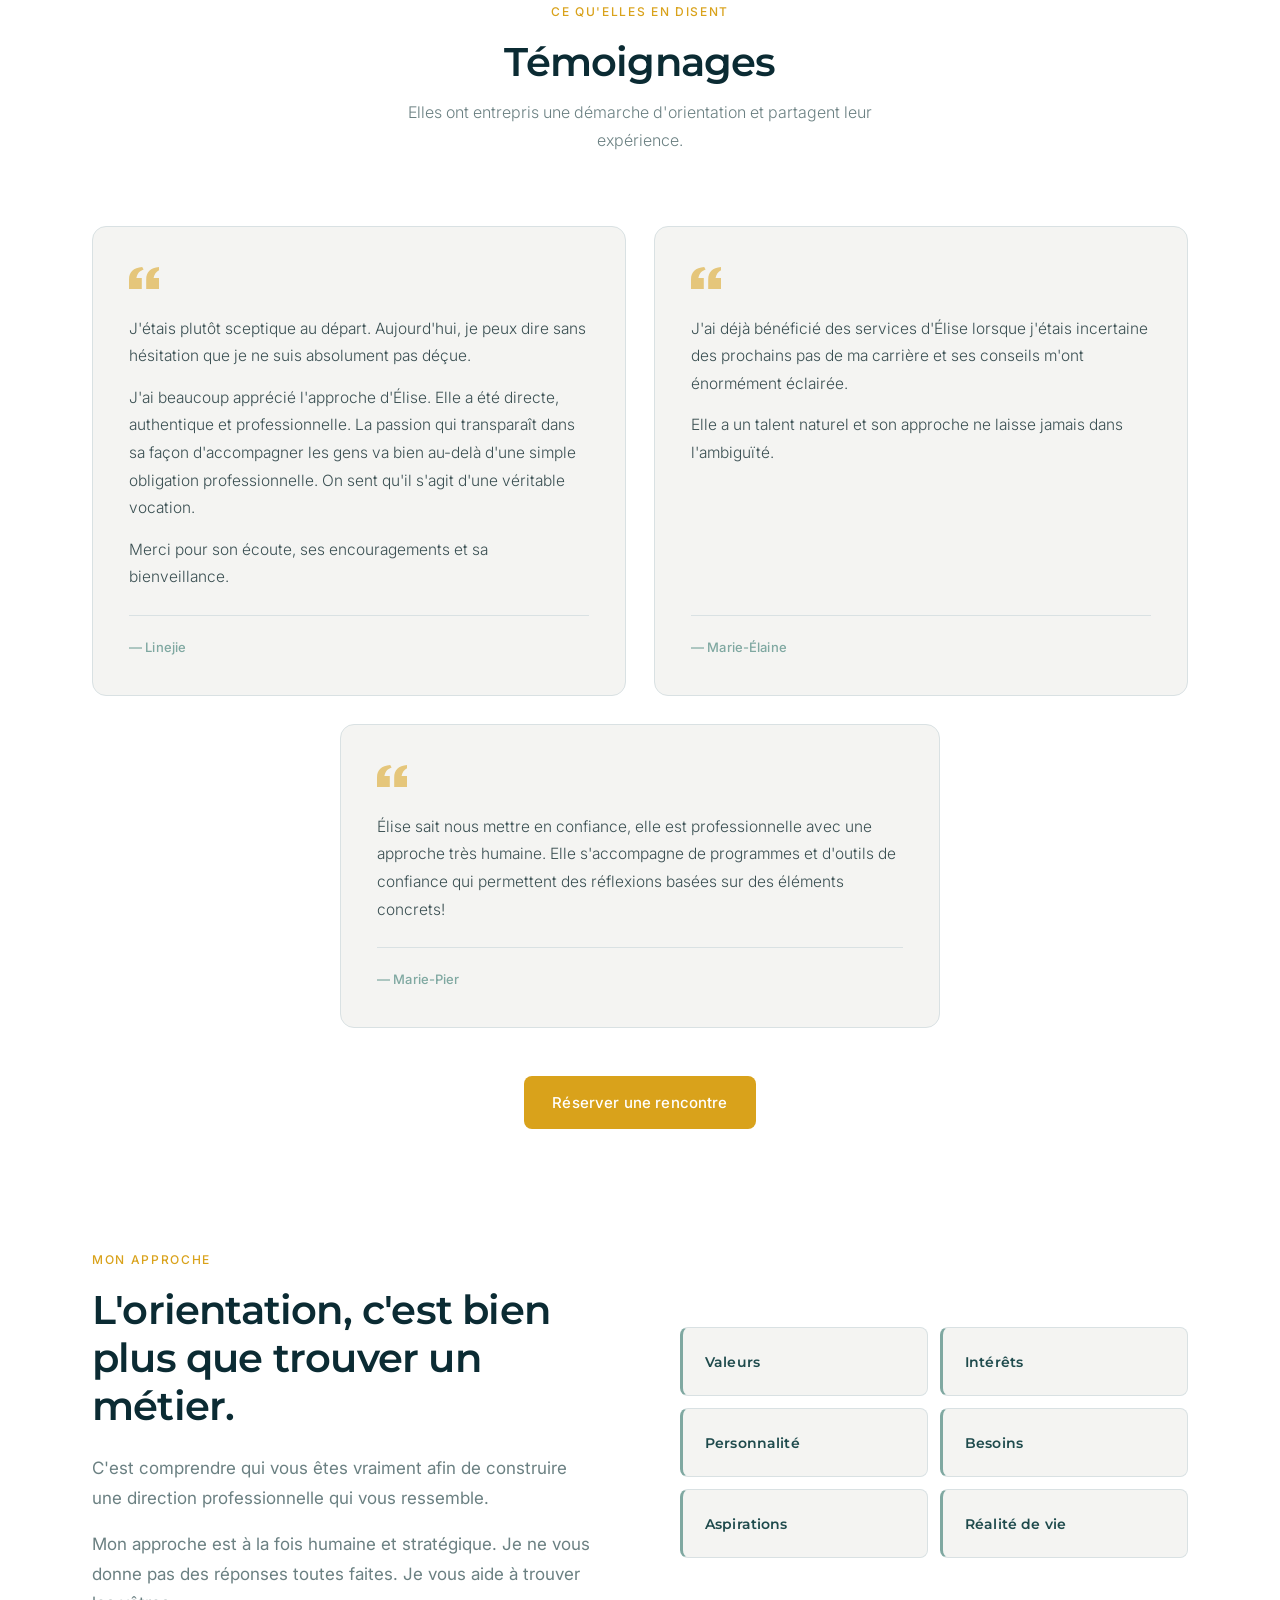
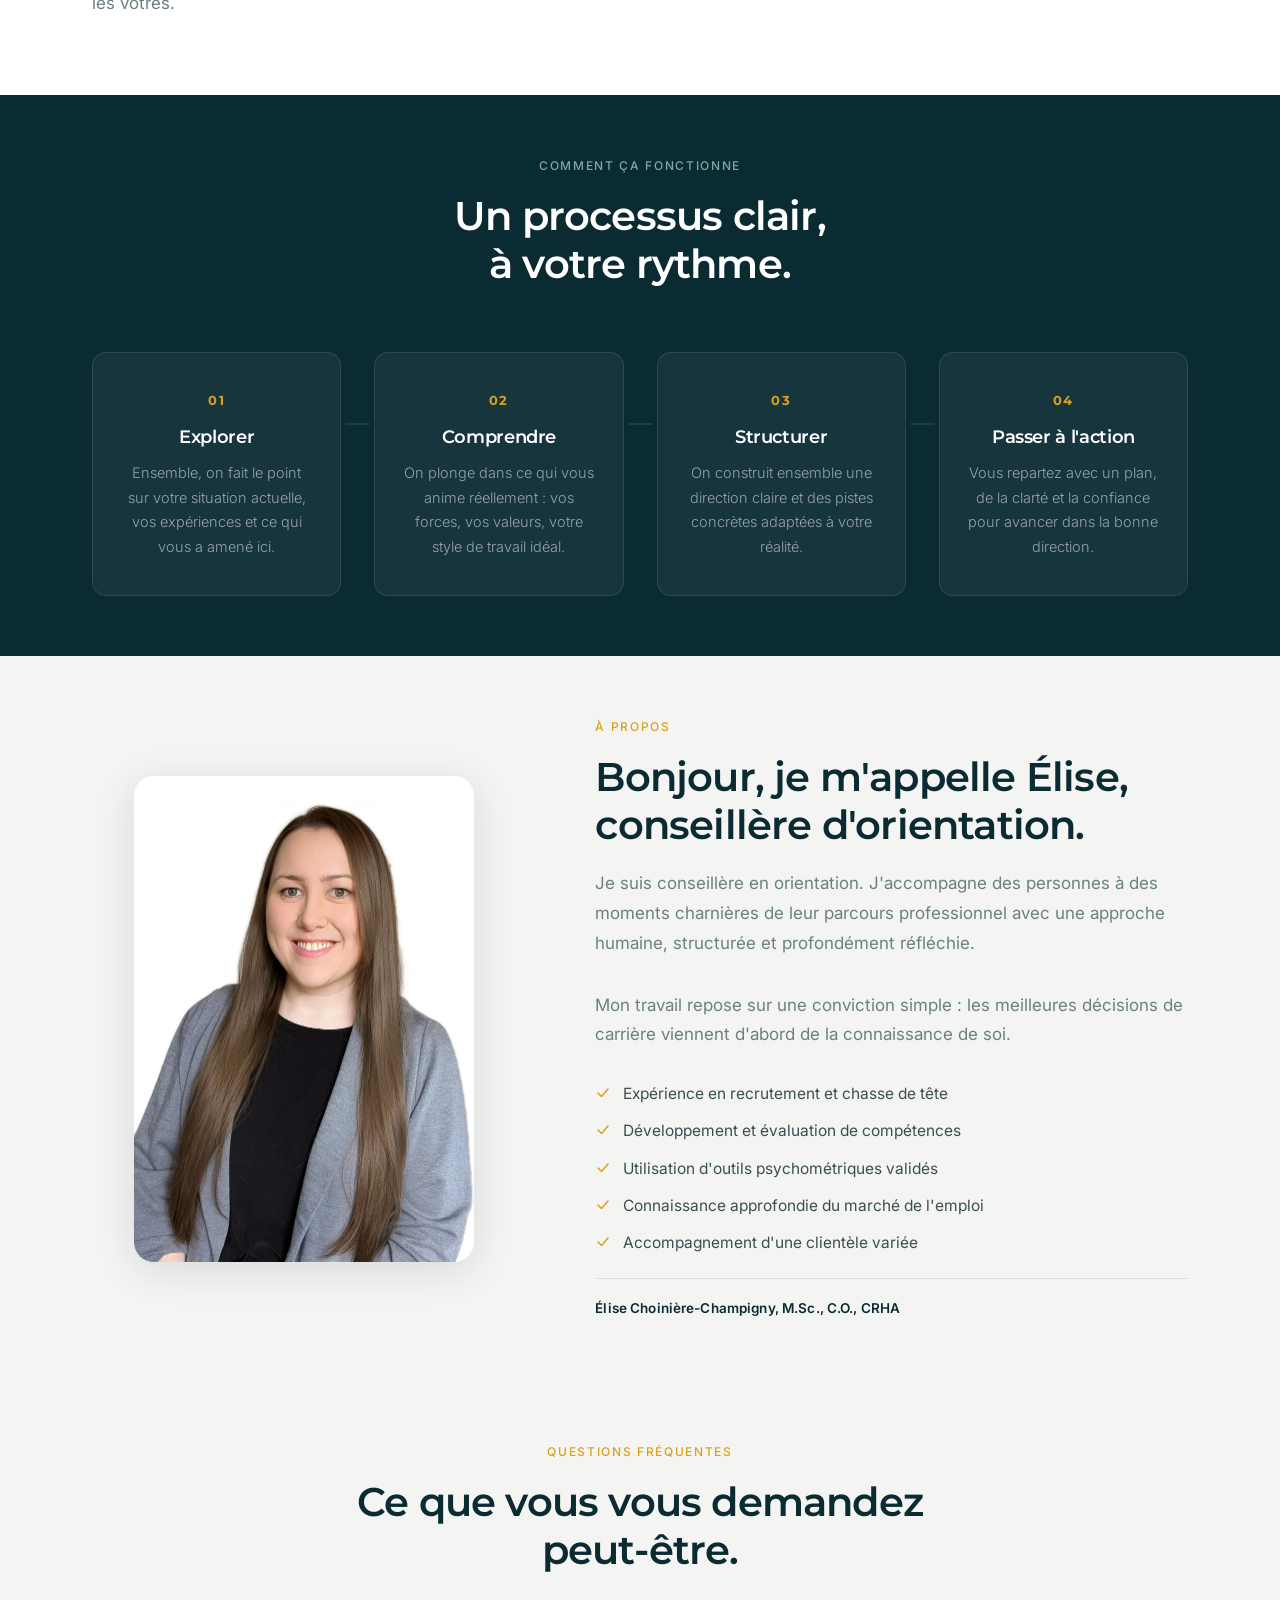
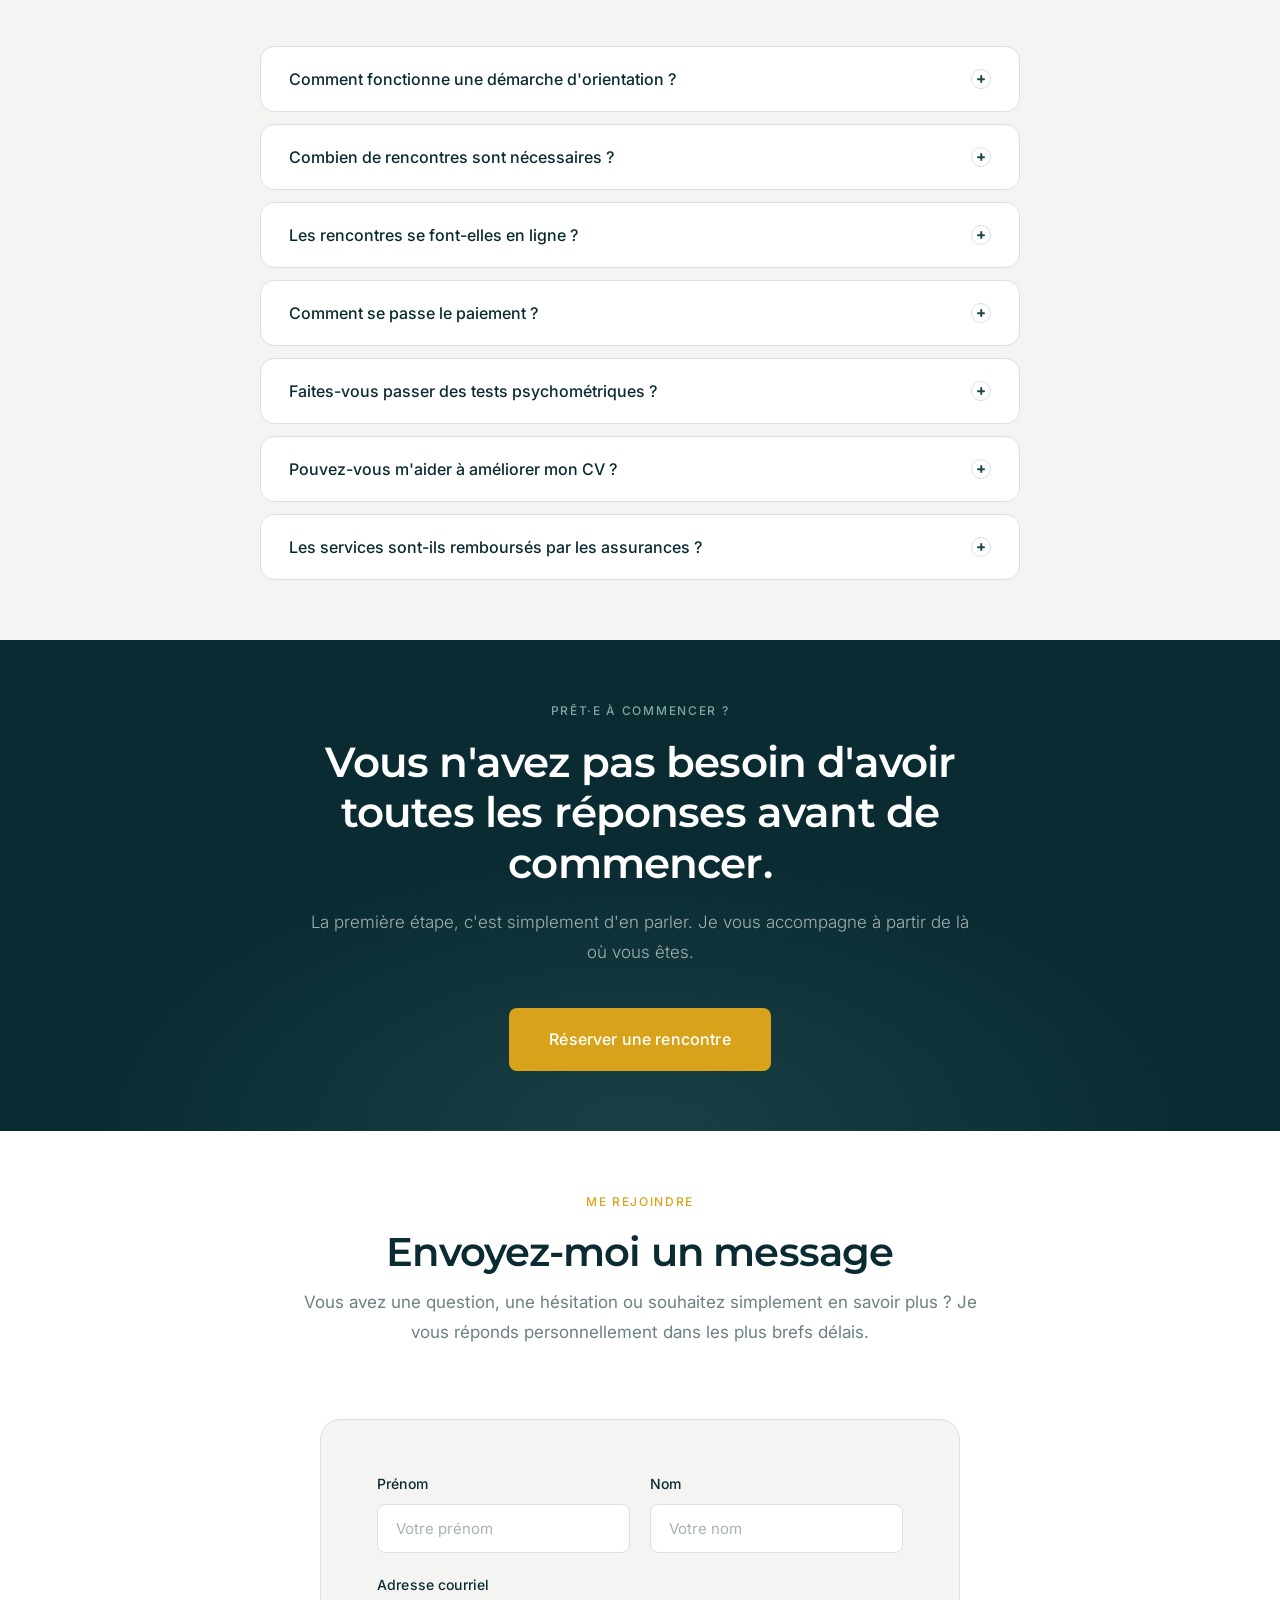
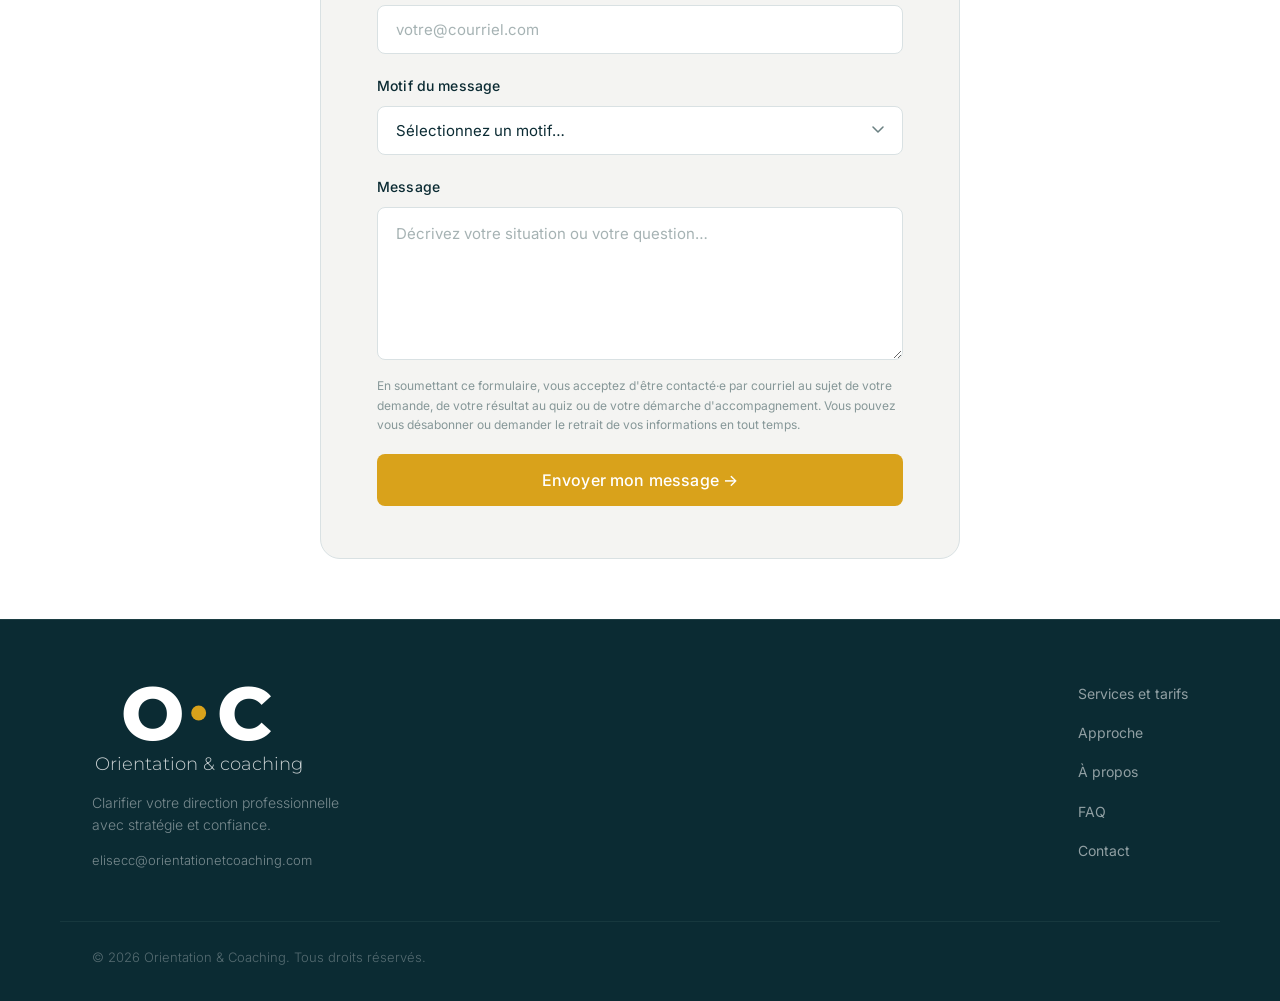
==== commit da7995df: "Add files via upload" ====
--- a/index.html
+++ b/index.html
@@ -79,21 +79,21 @@
               "@type": "Offer",
               "name": "Orientation et clarification professionnelle",
               "description": "Démarche personnalisée pour clarifier sa direction professionnelle.",
-              "price": "125",
+              "price": "150",
               "priceCurrency": "CAD"
             },
             {
               "@type": "Offer",
               "name": "Transition professionnelle",
               "description": "Accompagnement pour changer de domaine ou évoluer professionnellement.",
-              "price": "125",
+              "price": "150",
               "priceCurrency": "CAD"
             },
             {
               "@type": "Offer",
               "name": "Recherche d'emploi, CV et entrevues",
               "description": "Stratégie de recherche d'emploi, révision CV et préparation aux entrevues.",
-              "price": "125",
+              "price": "150",
               "priceCurrency": "CAD"
             }
           ]
@@ -170,7 +170,7 @@
         <li><a href="#a-propos">À propos</a></li>
         <li><a href="#faq">FAQ</a></li>
         <li><a href="#contact">Contact</a></li>
-        <li><a href="https://calendly.com/elisecc-orientationetcoaching/conseil-en-orientation-30-minutes" class="btn btn-primary nav-cta">Réserver</a></li>
+        <li><a href="https://calendly.com/elisecc-orientationetcoaching/conseil-orientation-1-heure" class="btn btn-primary nav-cta">Réserver</a></li>
       </ul>
     </nav>
   </header>
@@ -188,7 +188,7 @@
           <h1 class="hero-h1">Vous vous questionnez sur votre avenir professionnel&nbsp;? Parlons orientation de carrière.</h1>
           <p class="hero-body-text">Accompagnement humain, structuré et profondément réfléchi par une conseillère d'orientation, pour vous aider à avancer avec clarté, stratégie et confiance.</p>
           <div class="hero-actions">
-            <a href="https://calendly.com/elisecc-orientationetcoaching/conseil-en-orientation-30-minutes" class="btn btn-gold">Réserver une rencontre</a>
+            <a href="https://calendly.com/elisecc-orientationetcoaching/conseil-orientation-1-heure" class="btn btn-gold">Réserver une rencontre</a>
             <a href="#services" class="btn btn-ghost">Découvrir les services</a>
           </div>
         </div>
@@ -280,7 +280,7 @@
               </svg>
             </div>
             <p class="tarif-label">Rencontre individuelle</p>
-            <p class="tarif-price">125&nbsp;$ <span class="tarif-price-note">taxes incluses</span></p>
+            <p class="tarif-price">150&nbsp;$ <span class="tarif-price-note">taxes incluses</span></p>
             <div class="tarif-divider"></div>
             <p class="tarif-desc"><span class="tarif-accent">1 heure</span> pour faire le point et avancer vers vos objectifs.</p>
           </div>
@@ -403,7 +403,7 @@
         </div>
 
         <div class="temoignages-cta reveal">
-          <a href="https://calendly.com/elisecc-orientationetcoaching/conseil-en-orientation-30-minutes" class="btn btn-gold">Réserver une rencontre</a>
+          <a href="https://calendly.com/elisecc-orientationetcoaching/conseil-orientation-1-heure" class="btn btn-gold">Réserver une rencontre</a>
         </div>
       </div>
     </section>
@@ -611,7 +611,7 @@
           <p class="section-eyebrow light">Prêt·e à commencer ?</p>
           <h2 class="cta-headline">Vous n'avez pas besoin d'avoir toutes les réponses avant de commencer.</h2>
           <p class="cta-subtext">La première étape, c'est simplement d'en parler. Je vous accompagne à partir de là où vous êtes.</p>
-          <a href="https://calendly.com/elisecc-orientationetcoaching/conseil-en-orientation-30-minutes" class="btn btn-gold btn-large">Réserver une rencontre</a>
+          <a href="https://calendly.com/elisecc-orientationetcoaching/conseil-orientation-1-heure" class="btn btn-gold btn-large">Réserver une rencontre</a>
         </div>
       </div>
     </section>
@@ -666,8 +666,15 @@
 
           <div class="contact-success" id="contact-success" hidden>
             <div class="contact-success-icon" aria-hidden="true">✓</div>
-            <h3 class="contact-success-title">Merci pour votre message.</h3>
-            <p class="contact-success-text">Je vous répondrai dès que possible.</p>
+            <h3 class="contact-success-title">Merci pour votre message! Celui-ci a bien été envoyé.</h3>
+            <p class="contact-success-text">Je vous répondrai par courriel dans les plus brefs délais. Pensez également à vérifier vos courriels indésirables afin de ne pas manquer ma réponse.</p>
+          </div>
+
+          <div class="contact-error" id="contact-error" hidden>
+            <div class="contact-error-icon" aria-hidden="true">!</div>
+            <h3 class="contact-error-title">L'envoi n'a pas fonctionné.</h3>
+            <p class="contact-error-text">Une erreur est survenue et votre message n'a pas pu être envoyé. Vous pouvez réessayer, ou m'écrire directement à <a href="mailto:elisecc@orientationetcoaching.com">elisecc@orientationetcoaching.com</a>.</p>
+            <button type="button" class="btn btn-ghost contact-retry-btn">Réessayer</button>
           </div>
         </div>
       </div>
@@ -749,7 +756,19 @@
 
     var form       = document.getElementById('contact-form');
     var successBox = document.getElementById('contact-success');
-    if (!form || !successBox) return;
+    var errorBox   = document.getElementById('contact-error');
+    if (!form || !successBox || !errorBox) return;
+
+    var retryBtn = errorBox.querySelector('.contact-retry-btn');
+    if (retryBtn) {
+      retryBtn.addEventListener('click', function () {
+        errorBox.hidden = true;
+        form.hidden = false;
+        var btn = form.querySelector('.contact-submit');
+        btn.disabled = false;
+        btn.textContent = 'Envoyer mon message →';
+      });
+    }
 
     form.addEventListener('submit', function (e) {
       e.preventDefault();
@@ -771,12 +790,20 @@
 
       function showSuccess() {
         form.hidden = true;
+        errorBox.hidden = true;
         successBox.hidden = false;
         successBox.scrollIntoView({ behavior: 'smooth', block: 'center' });
         gtag('event', 'form_submit', {
           'event_category': 'Contact',
           'event_label': 'Formulaire_contact'
         });
+      }
+
+      function showError() {
+        form.hidden = true;
+        successBox.hidden = true;
+        errorBox.hidden = false;
+        errorBox.scrollIntoView({ behavior: 'smooth', block: 'center' });
       }
 
       if (!CONTACT_URL) { showSuccess(); return; }
@@ -795,8 +822,17 @@
           _subject: 'Nouveau message – ' + form.querySelector('[name="motif"]').value
         })
       })
-      .then(showSuccess)
-      .catch(showSuccess);
+      .then(function (response) {
+        if (!response.ok) throw new Error('Échec HTTP ' + response.status);
+        return response.json().catch(function () { return {}; });
+      })
+      .then(function (data) {
+        if (data && (data.success === false || data.success === 'false')) {
+          throw new Error('Échec signalé par le service d\'envoi');
+        }
+        showSuccess();
+      })
+      .catch(showError);
     });
   })();
   </script>
--- a/styles.css
+++ b/styles.css
@@ -1776,6 +1776,9 @@
   flex-direction: column;
   gap: 20px;
 }
+.contact-form[hidden] {
+  display: none;
+}
 .contact-row {
   display: grid;
   grid-template-columns: 1fr 1fr;
@@ -1873,6 +1876,41 @@
   font-size: 16px;
   color: var(--text-muted);
   line-height: 1.7;
+}
+
+.contact-error {
+  text-align: center;
+  padding: 64px 32px;
+}
+.contact-error-icon {
+  width: 56px;
+  height: 56px;
+  background: #D9584A;
+  color: var(--white);
+  border-radius: 50%;
+  display: flex;
+  align-items: center;
+  justify-content: center;
+  font-size: 24px;
+  font-weight: 700;
+  margin: 0 auto 24px;
+}
+.contact-error-title {
+  font-family: var(--font-heading);
+  font-size: clamp(20px, 2.5vw, 26px);
+  font-weight: 700;
+  color: var(--text-dark);
+  margin-bottom: 12px;
+}
+.contact-error-text {
+  font-size: 16px;
+  color: var(--text-muted);
+  line-height: 1.7;
+  margin-bottom: 24px;
+}
+.contact-error-text a {
+  color: var(--text-dark);
+  text-decoration-color: var(--gold);
 }
 
 /* ============================================
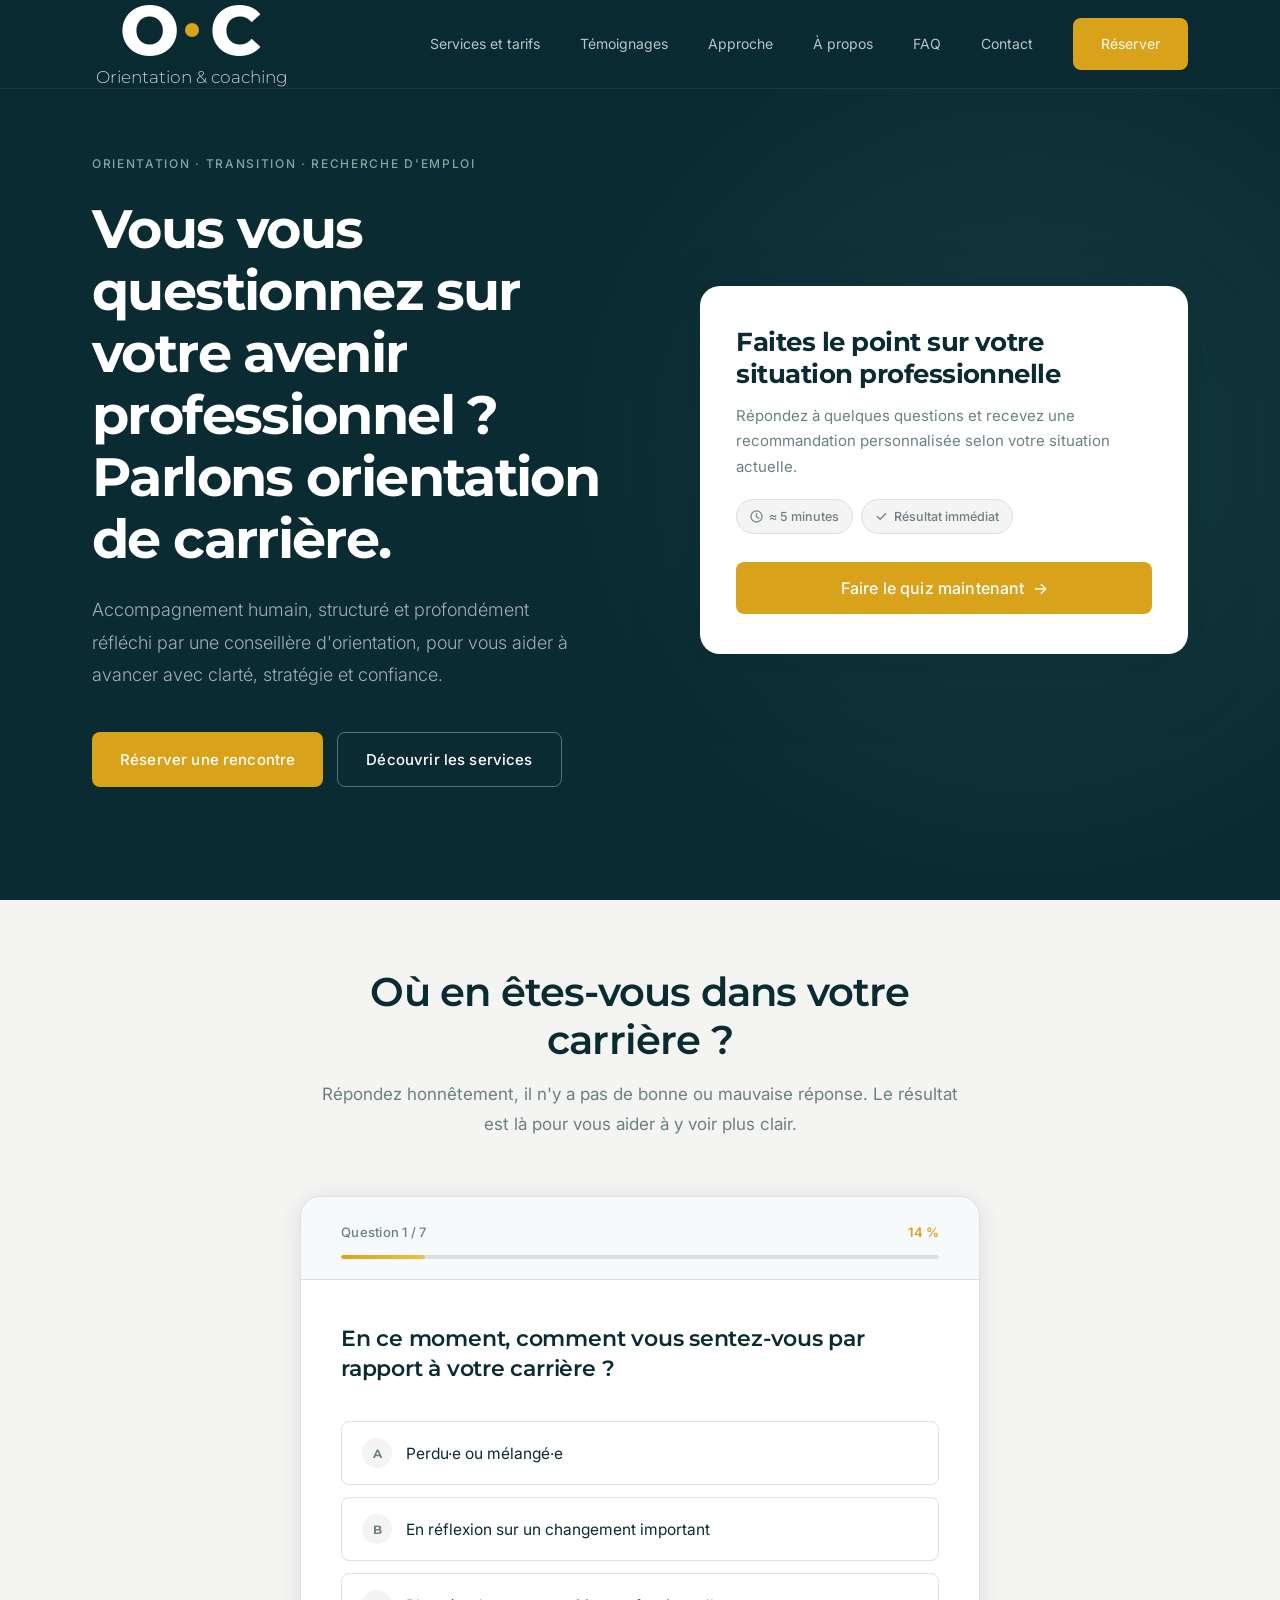
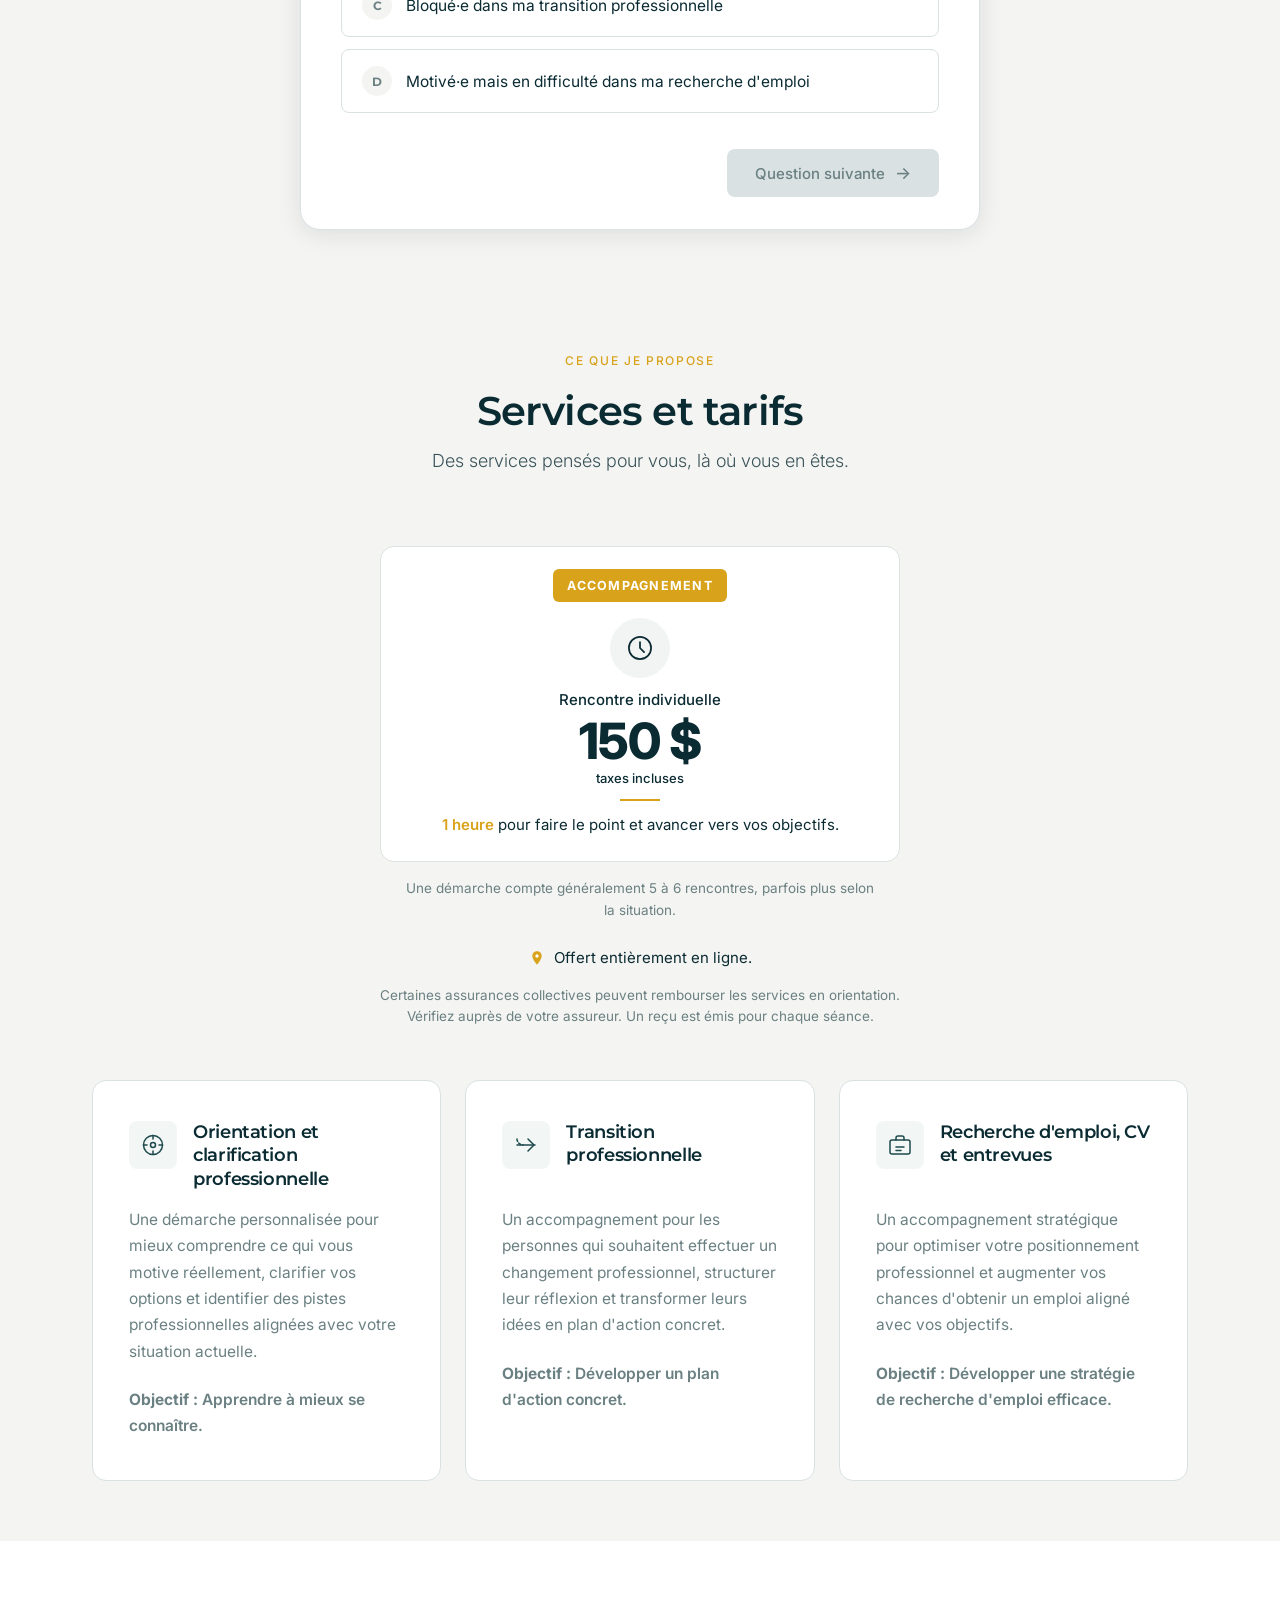
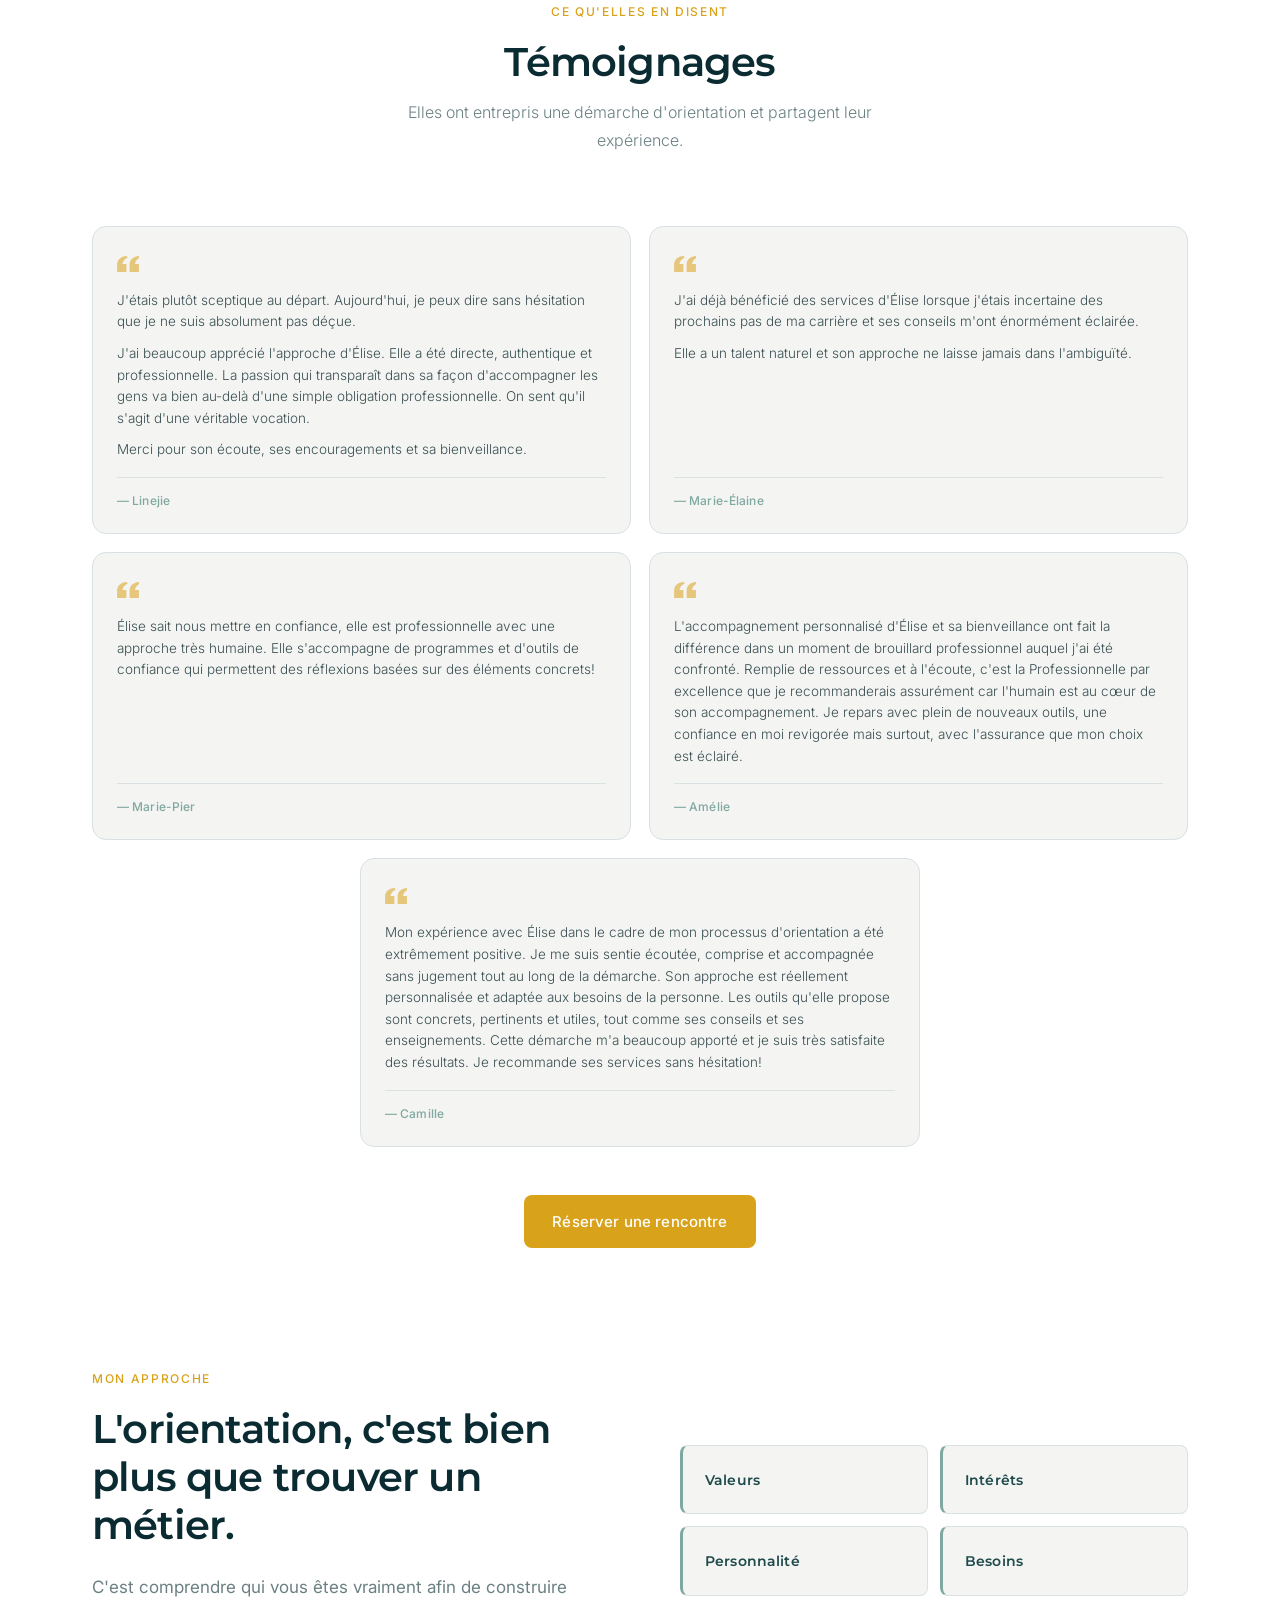
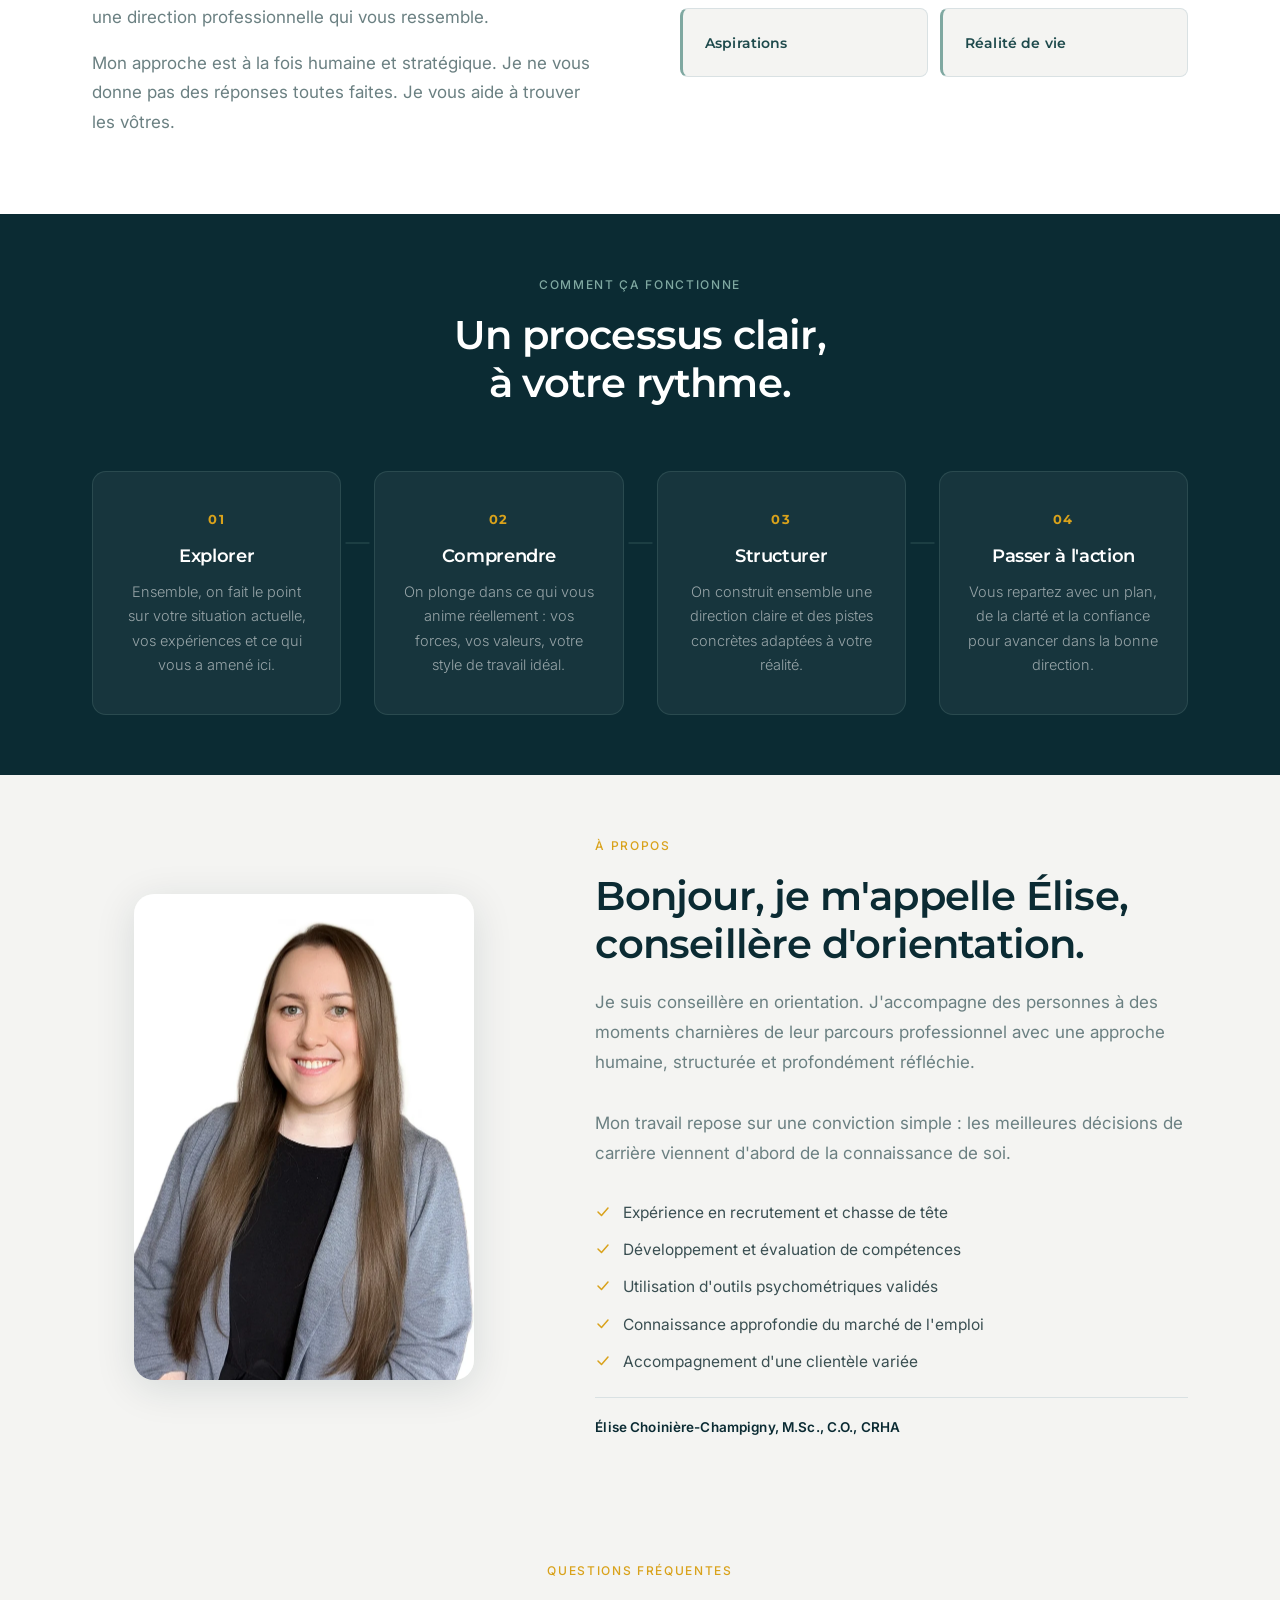
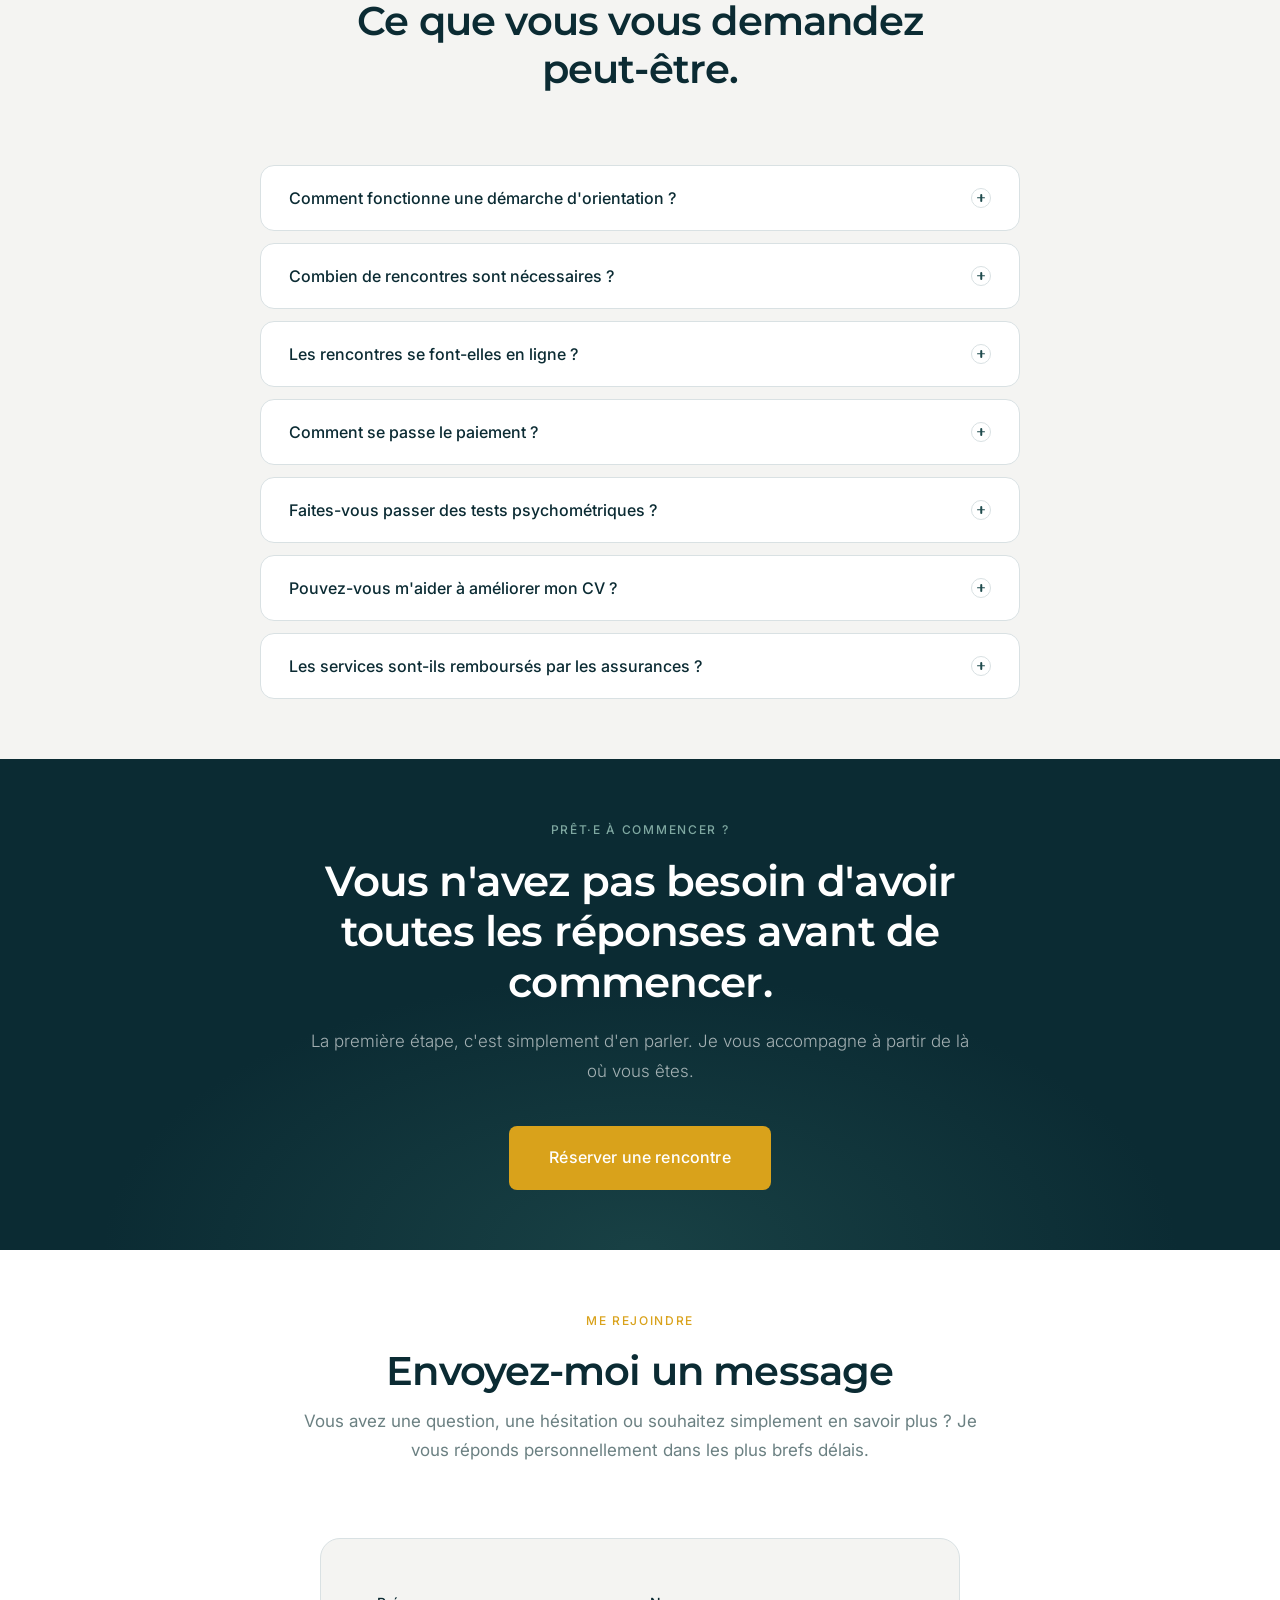
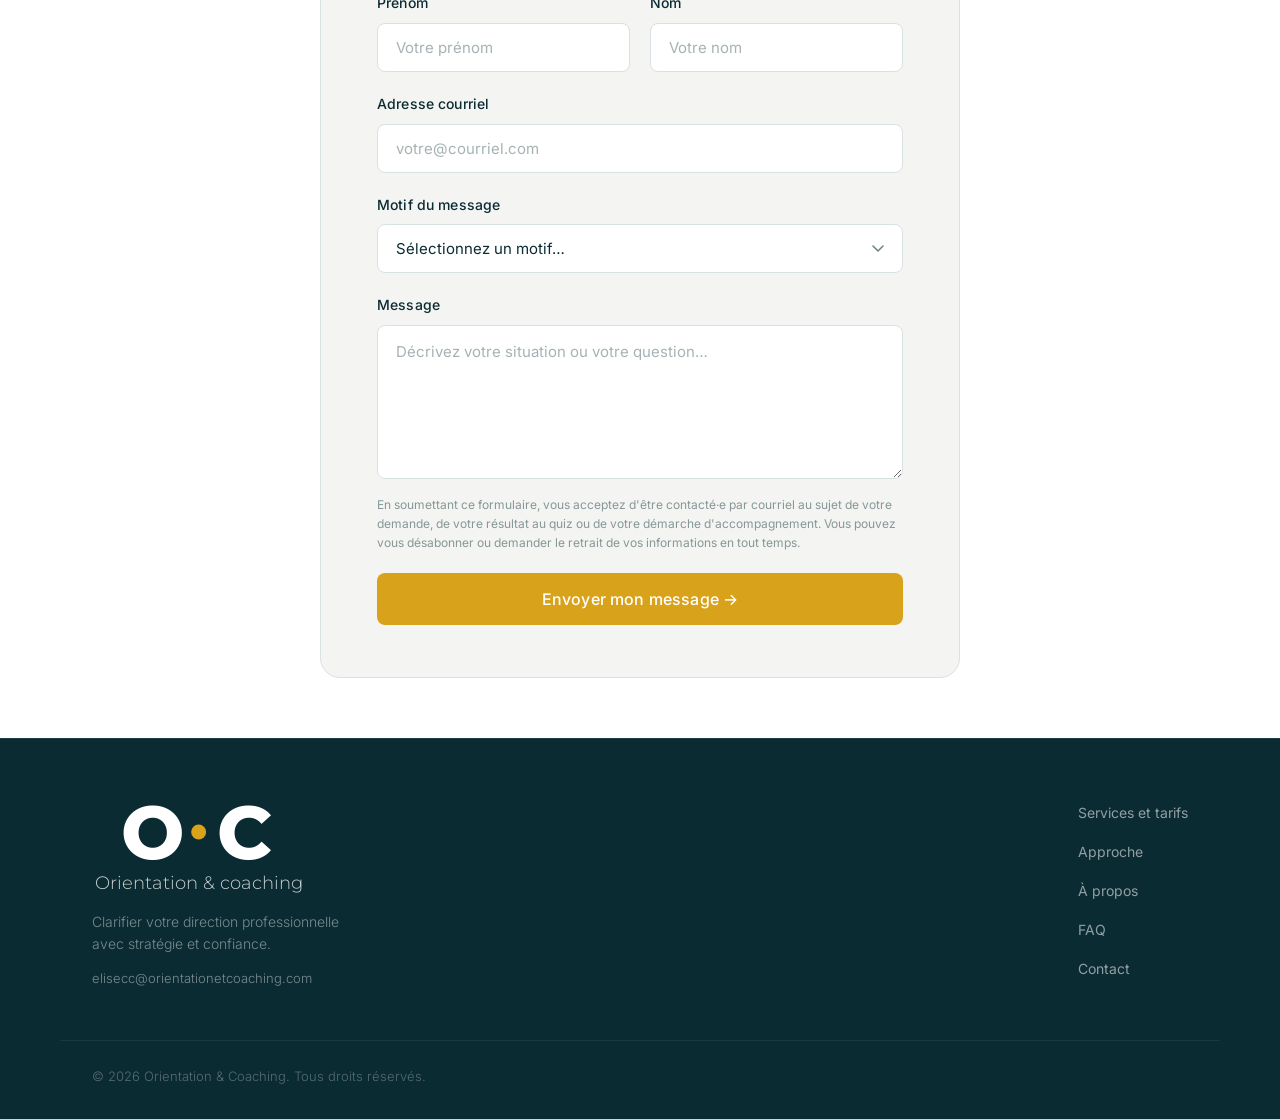
==== commit 646eac99: "Add files via upload" ====
--- a/index.html
+++ b/index.html
@@ -400,6 +400,30 @@
             <p class="temoignage-signature">— Marie-Pier</p>
           </div>
 
+          <div class="temoignage-card reveal reveal-delay-3">
+            <div class="temoignage-quote" aria-hidden="true">
+              <svg width="30" height="22" viewBox="0 0 30 22" fill="none" xmlns="http://www.w3.org/2000/svg">
+                <path d="M0 22V12.4C0 5.07 4.4 .67 13.2 0l1.4 2.4C10.2 3.93 8.07 6.97 7.4 11H12.8V22H0ZM17.2 22V12.4C17.2 5.07 21.6.67 30.4 0l1.4 2.4C27.4 3.93 25.27 6.97 24.6 11H30V22H17.2Z" fill="currentColor"/>
+              </svg>
+            </div>
+            <blockquote class="temoignage-text">
+              <p>L'accompagnement personnalisé d'Élise et sa bienveillance ont fait la différence dans un moment de brouillard professionnel auquel j'ai été confronté. Remplie de ressources et à l'écoute, c'est la Professionnelle par excellence que je recommanderais assurément car l'humain est au cœur de son accompagnement. Je repars avec plein de nouveaux outils, une confiance en moi revigorée mais surtout, avec l'assurance que mon choix est éclairé.</p>
+            </blockquote>
+            <p class="temoignage-signature">— Amélie</p>
+          </div>
+
+          <div class="temoignage-card reveal reveal-delay-3">
+            <div class="temoignage-quote" aria-hidden="true">
+              <svg width="30" height="22" viewBox="0 0 30 22" fill="none" xmlns="http://www.w3.org/2000/svg">
+                <path d="M0 22V12.4C0 5.07 4.4 .67 13.2 0l1.4 2.4C10.2 3.93 8.07 6.97 7.4 11H12.8V22H0ZM17.2 22V12.4C17.2 5.07 21.6.67 30.4 0l1.4 2.4C27.4 3.93 25.27 6.97 24.6 11H30V22H17.2Z" fill="currentColor"/>
+              </svg>
+            </div>
+            <blockquote class="temoignage-text">
+              <p>Mon expérience avec Élise dans le cadre de mon processus d'orientation a été extrêmement positive. Je me suis sentie écoutée, comprise et accompagnée sans jugement tout au long de la démarche. Son approche est réellement personnalisée et adaptée aux besoins de la personne. Les outils qu'elle propose sont concrets, pertinents et utiles, tout comme ses conseils et ses enseignements. Cette démarche m'a beaucoup apporté et je suis très satisfaite des résultats. Je recommande ses services sans hésitation!</p>
+            </blockquote>
+            <p class="temoignage-signature">— Camille</p>
+          </div>
+
         </div>
 
         <div class="temoignages-cta reveal">
--- a/styles.css
+++ b/styles.css
@@ -898,19 +898,19 @@
 .temoignages-grid {
   display: grid;
   grid-template-columns: 1fr 1fr;
-  gap: 28px;
-  margin-top: 48px;
-}
-.temoignages-grid .temoignage-card:nth-child(3):last-child {
+  gap: 18px;
+  margin-top: 36px;
+}
+.temoignages-grid .temoignage-card:nth-last-child(1):nth-child(odd) {
   grid-column: 1 / -1;
-  max-width: 600px;
+  max-width: 560px;
   margin: 0 auto;
 }
 .temoignage-card {
   background: var(--off-white);
   border: 1px solid var(--light-gray);
   border-radius: var(--radius);
-  padding: 40px 36px 36px;
+  padding: 26px 24px 22px;
   position: relative;
   display: flex;
   flex-direction: column;
@@ -924,29 +924,33 @@
 .temoignage-quote {
   color: var(--gold);
   opacity: 0.55;
-  margin-bottom: 18px;
+  margin-bottom: 10px;
   flex-shrink: 0;
+}
+.temoignage-quote svg {
+  width: 22px;
+  height: 16px;
 }
 .temoignage-text {
   flex: 1;
-  margin: 0 0 24px;
+  margin: 0 0 16px;
   border: none;
   padding: 0;
 }
 .temoignage-text p {
-  font-size: 15.5px;
+  font-size: 13.5px;
   color: var(--text-body);
-  line-height: 1.78;
-  margin: 0 0 14px;
+  line-height: 1.6;
+  margin: 0 0 10px;
   font-weight: 300;
 }
 .temoignage-text p:last-child { margin-bottom: 0; }
 .temoignage-signature {
-  font-size: 13px;
+  font-size: 12px;
   font-weight: 500;
   color: var(--soft-teal);
   letter-spacing: 0.01em;
-  padding-top: 20px;
+  padding-top: 12px;
   border-top: 1px solid var(--light-gray);
   margin: 0;
 }
@@ -2084,8 +2088,8 @@
 
   .section-header { margin-bottom: 48px; }
 
-  .temoignages-grid { gap: 16px; margin-top: 32px; }
-  .temoignage-card { padding: 28px 24px 28px; }
+  .temoignages-grid { gap: 14px; margin-top: 28px; }
+  .temoignage-card { padding: 22px 20px 20px; }
 
   .faq-question { padding: 18px 20px; font-size: 15px; }
   .faq-answer p { padding: 0 20px 20px; }
